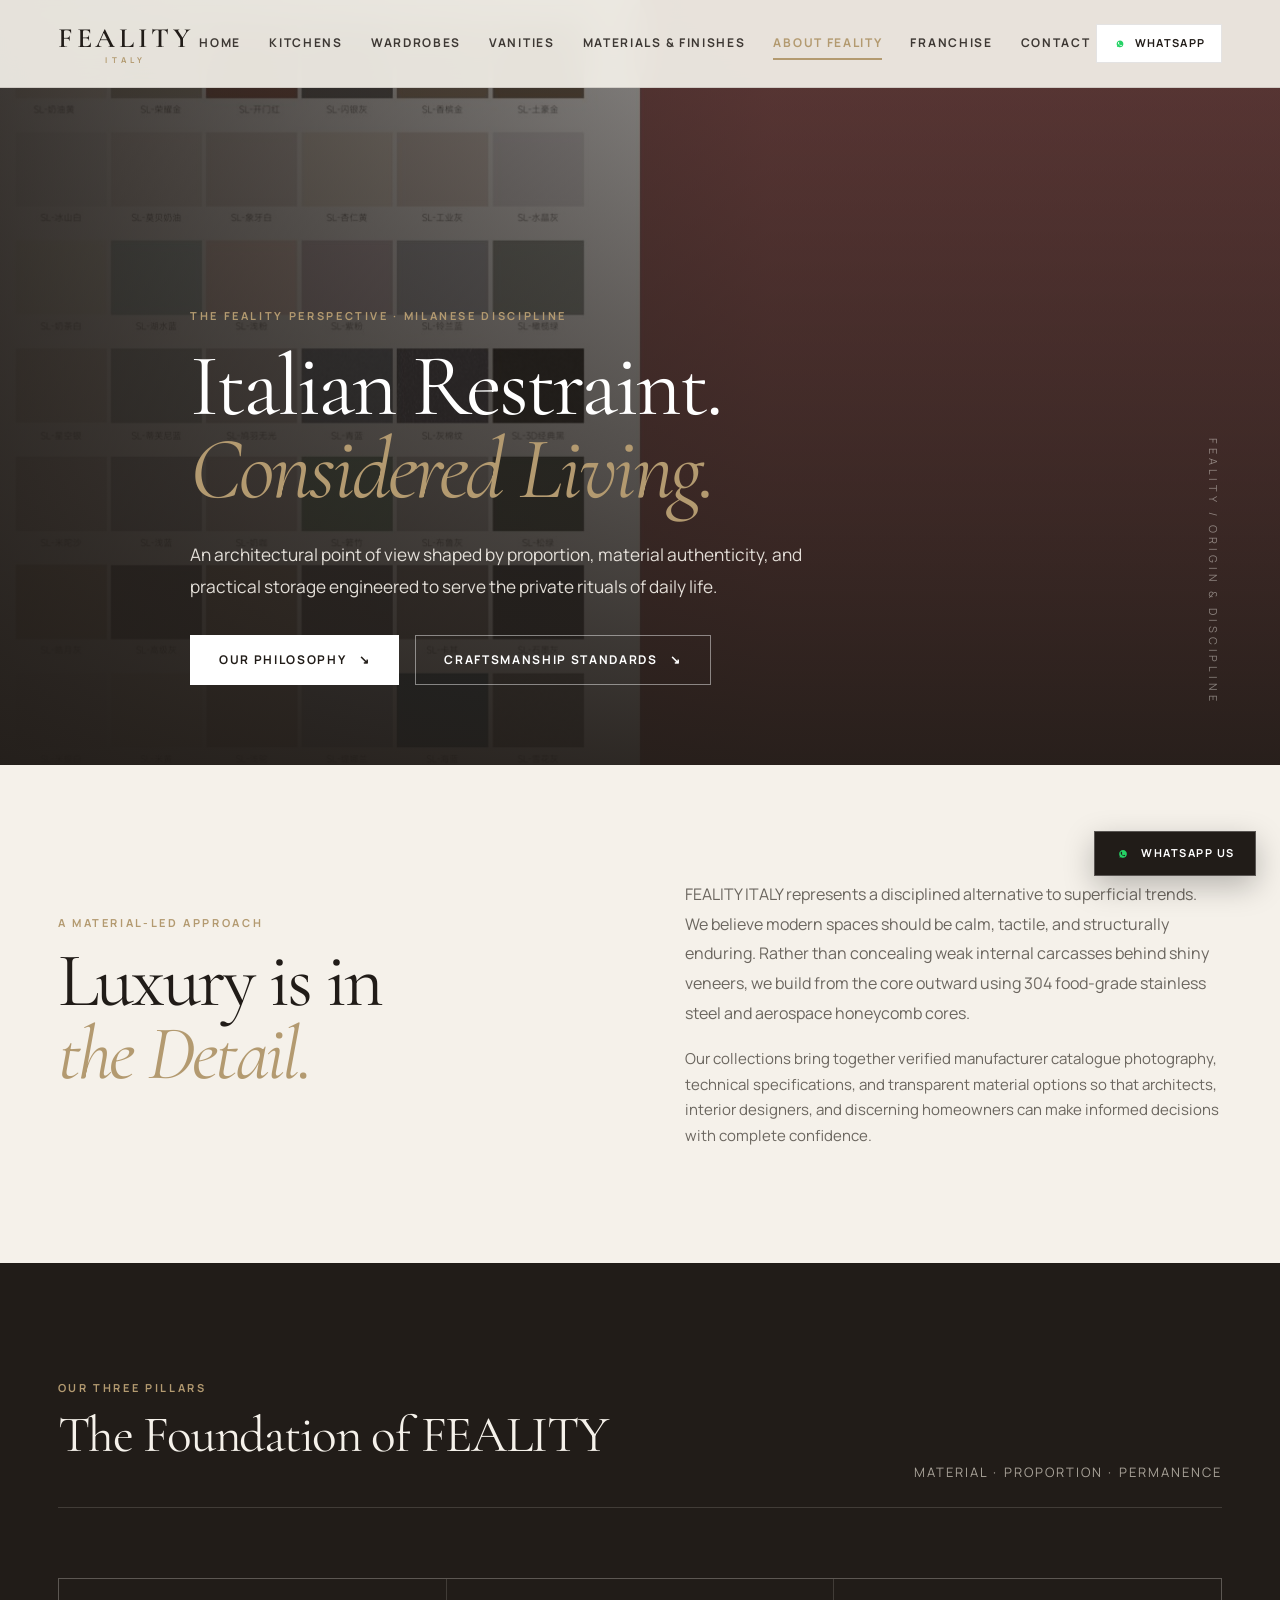
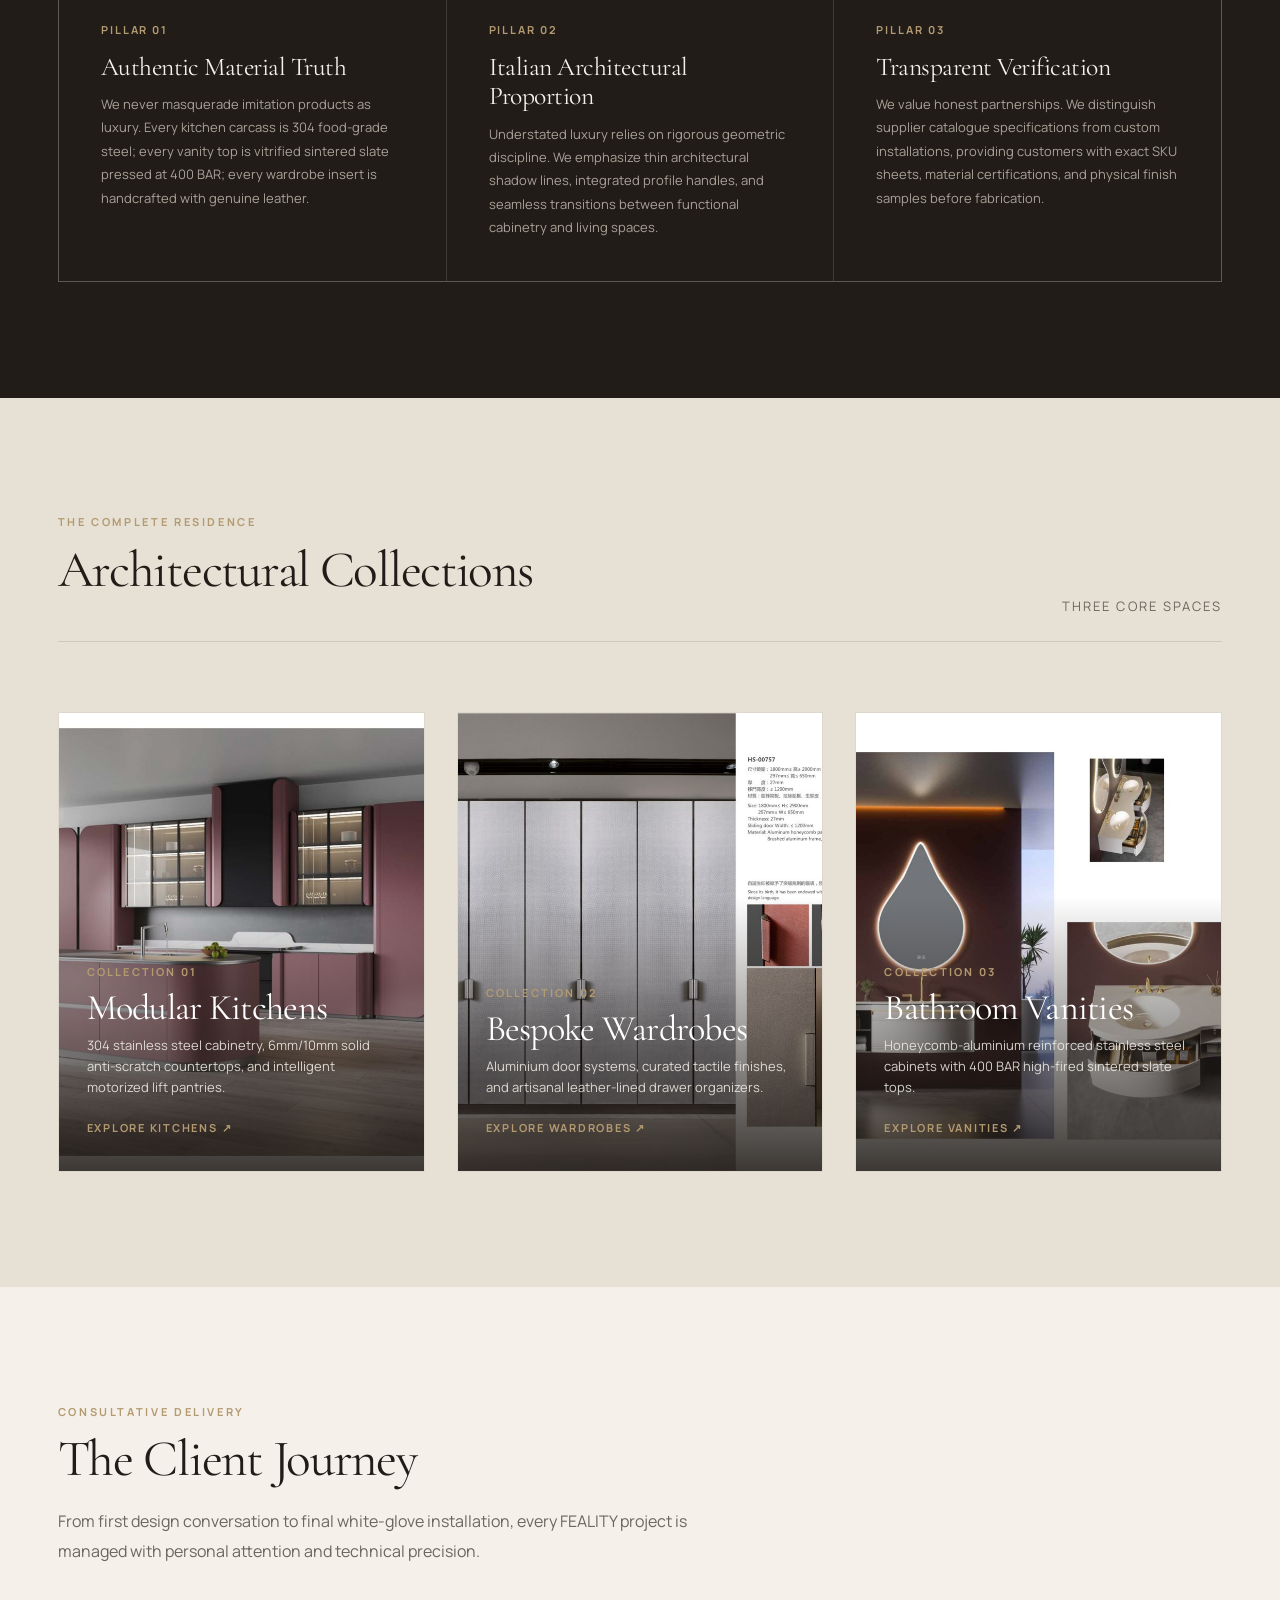
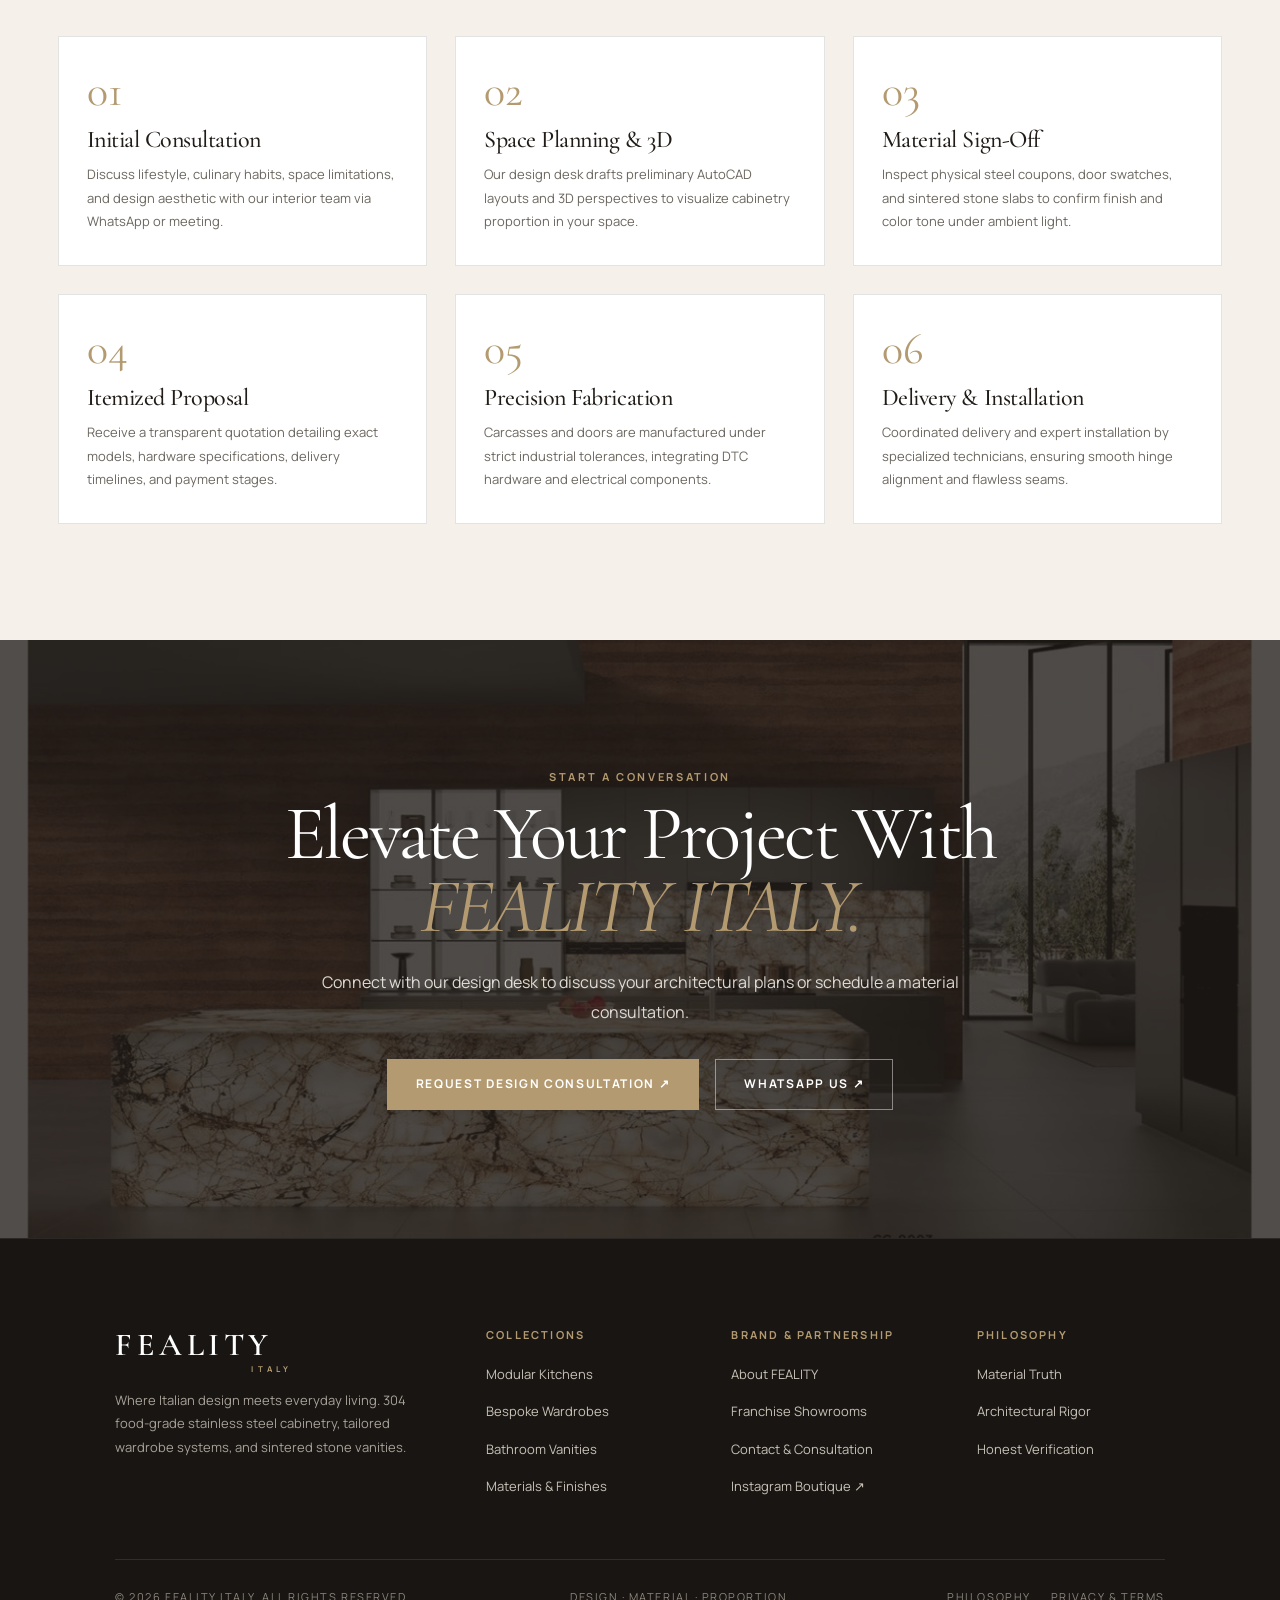
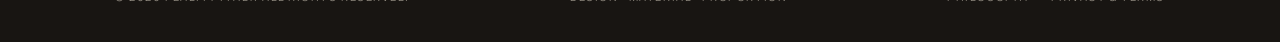
==== about.html @ 47fe58f7 "Complete premium transformation of FEALITY ITALY luxury interior website" ====
<!doctype html>
<html lang="en">
<head>
  <meta charset="utf-8">
  <meta name="viewport" content="width=device-width, initial-scale=1">
  <meta name="theme-color" content="#211C18">
  <meta name="description" content="About FEALITY ITALY — A material-led approach to contemporary Italian interior architecture, 304 stainless steel cabinetry, and purposeful craftsmanship.">
  <title>About FEALITY ITALY | Architectural Philosophy & Craft</title>
  <link rel="canonical" href="https://sarfaraj666.github.io/Webssiteee/about.html">
  
  <meta property="og:type" content="website">
  <meta property="og:title" content="About FEALITY ITALY | Architectural Philosophy & Craft">
  <meta property="og:description" content="Discover FEALITY ITALY's design philosophy, material rigor, and quiet luxury.">
  <meta property="og:image" content="assets/images/kitchen-finish-palettes.jpg">
  
  <link rel="stylesheet" href="css/site.css">
  
  <script type="application/ld+json">
  {
    "@context": "https://schema.org",
    "@type": "AboutPage",
    "name": "About FEALITY ITALY",
    "description": "FEALITY ITALY design philosophy, material integrity, and architectural living systems.",
    "url": "https://sarfaraj666.github.io/Webssiteee/about.html"
  }
  </script>
</head>
<body data-page="about">

  <!-- Header -->
  <header class="site-header">
    <div class="container header-inner">
      <a class="brand" href="index.html" aria-label="FEALITY ITALY Home">
        <span class="brand-name">FEALITY</span>
        <span class="brand-sub">ITALY</span>
      </a>

      <nav class="desktop-nav" aria-label="Main Navigation">
        <a class="nav-link" href="index.html">Home</a>
        <a class="nav-link" href="kitchen.html">Kitchens</a>
        <a class="nav-link" href="wardrobe.html">Wardrobes</a>
        <a class="nav-link" href="vanity.html">Vanities</a>
        <a class="nav-link" href="materials.html">Materials & Finishes</a>
        <a class="nav-link active" href="about.html">About FEALITY</a>
        <a class="nav-link" href="franchise.html">Franchise</a>
        <a class="nav-link" href="contact.html">Contact</a>
      </nav>

      <div class="header-actions">
        <button class="header-wa-btn js-wa-link" data-message="Hello FEALITY ITALY, I would like to learn more about your brand and collections." aria-label="WhatsApp consultation">
          <svg viewBox="0 0 24 24"><path d="M12.031 6.172c-3.181 0-5.767 2.586-5.768 5.766-.001 1.298.38 2.27 1.019 3.287l-.582 2.128 2.182-.573c.978.58 1.911.928 3.145.929 3.178 0 5.767-2.587 5.768-5.766.001-3.187-2.575-5.77-5.764-5.771zm3.392 8.244c-.144.405-.837.774-1.17.824-.299.045-.677.063-1.092-.069-.252-.08-.575-.187-.988-.365-1.739-.751-2.874-2.502-2.961-2.617-.087-.116-.708-.94-.708-1.793s.448-1.273.607-1.446c.159-.173.346-.217.462-.217l.332.007c.106.005.249-.04.39.299.144.347.491 1.2.534 1.288.043.087.072.188.014.303-.058.116-.087.188-.173.289l-.26.302c-.087.087-.178.181-.077.355.101.173.45 1.742 1.343 2.112.247.102.435.163.585.211.248.079.474.068.652.042.198-.03.606-.248.692-.488.086-.239.086-.445.061-.488-.026-.044-.101-.072-.217-.13z"/></svg>
          <span>WhatsApp</span>
        </button>
        <button class="menu-toggle" aria-label="Toggle navigation menu" aria-expanded="false">
          <span class="hamburger-line"></span>
        </button>
      </div>
    </div>
  </header>

  <!-- Mobile Drawer -->
  <div class="mobile-drawer" aria-label="Mobile Navigation">
    <nav class="mobile-nav-links">
      <a href="index.html">Home</a>
      <a href="kitchen.html">Kitchens</a>
      <a href="wardrobe.html">Wardrobes</a>
      <a href="vanity.html">Vanities</a>
      <a href="materials.html">Materials & Finishes</a>
      <a class="active" href="about.html">About FEALITY</a>
      <a href="franchise.html">Franchise</a>
      <a href="contact.html">Contact & Consultation</a>
    </nav>
    <div class="mobile-drawer-footer">
      <button class="btn btn-gold js-wa-link" data-message="Hello FEALITY ITALY, I would like to arrange a brand consultation.">WhatsApp Consultation ↗</button>
      <a class="btn btn-outline" href="contact.html">Contact Us ↗</a>
    </div>
  </div>

  <main>
    <!-- HERO -->
    <section class="hero">
      <div class="hero-media" style="background-image: url('assets/images/kitchen-finish-palettes.jpg');" role="img" aria-label="FEALITY finish palette swatches and material textures"></div>
      <div class="hero-overlay"></div>
      <div class="container hero-content">
        <span class="eyebrow">THE FEALITY PERSPECTIVE · MILANESE DISCIPLINE</span>
        <h1 class="hero-title">Italian Restraint.<br><em>Considered Living.</em></h1>
        <p class="hero-description">An architectural point of view shaped by proportion, material authenticity, and practical storage engineered to serve the private rituals of daily life.</p>
        <div class="btn-group">
          <a class="btn btn-light" href="#philosophy">Our Philosophy <span>↘</span></a>
          <a class="btn btn-outline-light" href="#craft">Craftsmanship Standards <span>↘</span></a>
        </div>
      </div>
      <span class="hero-watermark">FEALITY / ORIGIN & DISCIPLINE</span>
    </section>

    <!-- BRAND PHILOSOPHY -->
    <section class="section" id="philosophy">
      <div class="container intro-split">
        <div>
          <span class="eyebrow">A MATERIAL-LED APPROACH</span>
          <h2 class="display-title">Luxury is in<br><em>the Detail.</em></h2>
        </div>
        <div>
          <p class="lead-text">FEALITY ITALY represents a disciplined alternative to superficial trends. We believe modern spaces should be calm, tactile, and structurally enduring. Rather than concealing weak internal carcasses behind shiny veneers, we build from the core outward using 304 food-grade stainless steel and aerospace honeycomb cores.</p>
          <p class="text-muted" style="margin-top: 18px;">Our collections bring together verified manufacturer catalogue photography, technical specifications, and transparent material options so that architects, interior designers, and discerning homeowners can make informed decisions with complete confidence.</p>
        </div>
      </div>
    </section>

    <!-- CORE PILLARS -->
    <section class="section section-dark" id="craft">
      <div class="container">
        <div class="section-header section-header-split">
          <div>
            <span class="eyebrow eyebrow-dark">OUR THREE PILLARS</span>
            <h2 class="section-title">The Foundation of FEALITY</h2>
          </div>
          <span class="section-lead-right">MATERIAL · PROPORTION · PERMANENCE</span>
        </div>

        <div class="spec-grid">
          <div class="spec-item">
            <span class="spec-category">PILLAR 01</span>
            <h3 class="spec-title">Authentic Material Truth</h3>
            <p class="spec-desc">We never masquerade imitation products as luxury. Every kitchen carcass is 304 food-grade steel; every vanity top is vitrified sintered slate pressed at 400 BAR; every wardrobe insert is handcrafted with genuine leather.</p>
          </div>

          <div class="spec-item">
            <span class="spec-category">PILLAR 02</span>
            <h3 class="spec-title">Italian Architectural Proportion</h3>
            <p class="spec-desc">Understated luxury relies on rigorous geometric discipline. We emphasize thin architectural shadow lines, integrated profile handles, and seamless transitions between functional cabinetry and living spaces.</p>
          </div>

          <div class="spec-item">
            <span class="spec-category">PILLAR 03</span>
            <h3 class="spec-title">Transparent Verification</h3>
            <p class="spec-desc">We value honest partnerships. We distinguish supplier catalogue specifications from custom installations, providing customers with exact SKU sheets, material certifications, and physical finish samples before fabrication.</p>
          </div>
        </div>
      </div>
    </section>

    <!-- PRODUCT COLLECTIONS OVERVIEW -->
    <section class="section section-limestone">
      <div class="container">
        <div class="section-header section-header-split">
          <div>
            <span class="eyebrow">THE COMPLETE RESIDENCE</span>
            <h2 class="section-title">Architectural Collections</h2>
          </div>
          <span class="section-lead-right">THREE CORE SPACES</span>
        </div>

        <div class="grid-3">
          <article class="collection-card">
            <img src="assets/images/kitchen-304-walnut.jpg" alt="FEALITY Kitchen collection" loading="lazy">
            <div class="collection-card-overlay"></div>
            <div class="collection-card-content">
              <span class="collection-number">COLLECTION 01</span>
              <h3 class="collection-title">Modular Kitchens</h3>
              <p class="collection-desc">304 stainless steel cabinetry, 6mm/10mm solid anti-scratch countertops, and intelligent motorized lift pantries.</p>
              <a class="collection-link-arrow" href="kitchen.html">Explore Kitchens ↗</a>
            </div>
          </article>

          <article class="collection-card">
            <img src="assets/images/wardrobe-door-blue-texture.jpg" alt="FEALITY Wardrobe collection" loading="lazy">
            <div class="collection-card-overlay"></div>
            <div class="collection-card-content">
              <span class="collection-number">COLLECTION 02</span>
              <h3 class="collection-title">Bespoke Wardrobes</h3>
              <p class="collection-desc">Aluminium door systems, curated tactile finishes, and artisanal leather-lined drawer organizers.</p>
              <a class="collection-link-arrow" href="wardrobe.html">Explore Wardrobes ↗</a>
            </div>
          </article>

          <article class="collection-card">
            <img src="assets/images/vanity-jg2002.jpg" alt="FEALITY Vanity collection" loading="lazy">
            <div class="collection-card-overlay"></div>
            <div class="collection-card-content">
              <span class="collection-number">COLLECTION 03</span>
              <h3 class="collection-title">Bathroom Vanities</h3>
              <p class="collection-desc">Honeycomb-aluminium reinforced stainless steel cabinets with 400 BAR high-fired sintered slate tops.</p>
              <a class="collection-link-arrow" href="vanity.html">Explore Vanities ↗</a>
            </div>
          </article>
        </div>
      </div>
    </section>

    <!-- CUSTOMER EXPERIENCE JOURNEY -->
    <section class="section">
      <div class="container">
        <div class="section-header">
          <span class="eyebrow">CONSULTATIVE DELIVERY</span>
          <h2 class="section-title">The Client Journey</h2>
          <p class="lead-text">From first design conversation to final white-glove installation, every FEALITY project is managed with personal attention and technical precision.</p>
        </div>

        <div class="process-grid">
          <div class="process-step">
            <span class="process-num">01</span>
            <h3 class="process-step-title">Initial Consultation</h3>
            <p class="process-step-desc">Discuss lifestyle, culinary habits, space limitations, and design aesthetic with our interior team via WhatsApp or meeting.</p>
          </div>

          <div class="process-step">
            <span class="process-num">02</span>
            <h3 class="process-step-title">Space Planning & 3D</h3>
            <p class="process-step-desc">Our design desk drafts preliminary AutoCAD layouts and 3D perspectives to visualize cabinetry proportion in your space.</p>
          </div>

          <div class="process-step">
            <span class="process-num">03</span>
            <h3 class="process-step-title">Material Sign-Off</h3>
            <p class="process-step-desc">Inspect physical steel coupons, door swatches, and sintered stone slabs to confirm finish and color tone under ambient light.</p>
          </div>

          <div class="process-step">
            <span class="process-num">04</span>
            <h3 class="process-step-title">Itemized Proposal</h3>
            <p class="process-step-desc">Receive a transparent quotation detailing exact models, hardware specifications, delivery timelines, and payment stages.</p>
          </div>

          <div class="process-step">
            <span class="process-num">05</span>
            <h3 class="process-step-title">Precision Fabrication</h3>
            <p class="process-step-desc">Carcasses and doors are manufactured under strict industrial tolerances, integrating DTC hardware and electrical components.</p>
          </div>

          <div class="process-step">
            <span class="process-num">06</span>
            <h3 class="process-step-title">Delivery & Installation</h3>
            <p class="process-step-desc">Coordinated delivery and expert installation by specialized technicians, ensuring smooth hinge alignment and flawless seams.</p>
          </div>
        </div>
      </div>
    </section>

    <!-- CALL TO ACTION BANNER -->
    <section class="cta-banner">
      <div class="cta-banner-bg" style="background-image: url('assets/images/kitchen-diamond-grey.jpg');"></div>
      <div class="cta-banner-content">
        <span class="eyebrow" style="color: var(--champagne-gold);">START A CONVERSATION</span>
        <h2 class="display-title" style="color: var(--warm-white);">Elevate Your Project With<br><em>FEALITY ITALY.</em></h2>
        <p class="lead-text" style="color: rgba(245, 241, 234, 0.88); margin: 0 auto 28px;">Connect with our design desk to discuss your architectural plans or schedule a material consultation.</p>
        <div class="btn-group" style="justify-content: center;">
          <a class="btn btn-gold" href="contact.html">Request Design Consultation ↗</a>
          <button class="btn btn-outline-light js-wa-link" data-message="Hello FEALITY ITALY, I would like to schedule a private brand consultation.">WhatsApp Us ↗</button>
        </div>
      </div>
    </section>
  </main>

  <!-- Footer -->
  <footer class="site-footer">
    <div class="container">
      <div class="footer-top">
        <div class="footer-brand">
          <a class="brand" href="index.html">
            <span class="brand-name">FEALITY</span>
            <span class="brand-sub">ITALY</span>
          </a>
          <p>Where Italian design meets everyday living. 304 food-grade stainless steel cabinetry, tailored wardrobe systems, and sintered stone vanities.</p>
        </div>

        <div class="footer-col">
          <h4>COLLECTIONS</h4>
          <ul>
            <li><a href="kitchen.html">Modular Kitchens</a></li>
            <li><a href="wardrobe.html">Bespoke Wardrobes</a></li>
            <li><a href="vanity.html">Bathroom Vanities</a></li>
            <li><a href="materials.html">Materials & Finishes</a></li>
          </ul>
        </div>

        <div class="footer-col">
          <h4>BRAND & PARTNERSHIP</h4>
          <ul>
            <li><a href="about.html">About FEALITY</a></li>
            <li><a href="franchise.html">Franchise Showrooms</a></li>
            <li><a href="contact.html">Contact & Consultation</a></li>
            <li><a href="https://www.instagram.com/hardware_boutique_2.0/" target="_blank" rel="noopener">Instagram Boutique ↗</a></li>
          </ul>
        </div>

        <div class="footer-col">
          <h4>PHILOSOPHY</h4>
          <ul>
            <li><a href="#philosophy">Material Truth</a></li>
            <li><a href="#craft">Architectural Rigor</a></li>
            <li><a href="#craft">Honest Verification</a></li>
          </ul>
        </div>
      </div>

      <div class="footer-bottom">
        <div>© <span data-year></span> FEALITY ITALY. All rights reserved.</div>
        <div>DESIGN · MATERIAL · PROPORTION</div>
        <div class="footer-bottom-links">
          <a href="about.html">Philosophy</a>
          <a href="contact.html">Privacy & Terms</a>
        </div>
      </div>
    </div>
  </footer>

  <!-- Floating WhatsApp -->
  <button class="floating-wa js-wa-link" data-message="Hello FEALITY ITALY, I am reaching out to discuss your brand and collections." aria-label="Direct WhatsApp Consultation">
    <svg viewBox="0 0 24 24"><path d="M12.031 6.172c-3.181 0-5.767 2.586-5.768 5.766-.001 1.298.38 2.27 1.019 3.287l-.582 2.128 2.182-.573c.978.58 1.911.928 3.145.929 3.178 0 5.767-2.587 5.768-5.766.001-3.187-2.575-5.77-5.764-5.771zm3.392 8.244c-.144.405-.837.774-1.17.824-.299.045-.677.063-1.092-.069-.252-.08-.575-.187-.988-.365-1.739-.751-2.874-2.502-2.961-2.617-.087-.116-.708-.94-.708-1.793s.448-1.273.607-1.446c.159-.173.346-.217.462-.217l.332.007c.106.005.249-.04.39.299.144.347.491 1.2.534 1.288.043.087.072.188.014.303-.058.116-.087.188-.173.289l-.26.302c-.087.087-.178.181-.077.355.101.173.45 1.742 1.343 2.112.247.102.435.163.585.211.248.079.474.068.652.042.198-.03.606-.248.692-.488.086-.239.086-.445.061-.488-.026-.044-.101-.072-.217-.13z"/></svg>
    <span>WhatsApp Us</span>
  </button>

  <script src="assets/config.js"></script>
  <script src="js/site.js"></script>
</body>
</html>
---- css/site.css ----
/* ==========================================================================
   FEALITY ITALY — Luxury Brand Design System
   Italian Modular Kitchens, Bespoke Wardrobes & Stainless Steel Vanities
   ========================================================================== */

@import url('https://fonts.googleapis.com/css2?family=Cormorant+Garamond:ital,wght@0,400;0,500;0,600;0,700;1,400&family=Manrope:wght@300;400;500;600;700;800&display=swap');

:root {
  /* Brand Color Palette */
  --warm-ivory: #F5F1EA;
  --limestone: #E7E0D4;
  --deep-espresso: #211C18;
  --charcoal: #292725;
  --champagne-gold: #B39A70;
  --champagne-gold-hover: #9E845A;
  --warm-white: #FFFFFF;
  --soft-border: rgba(33, 28, 24, 0.12);
  --soft-border-dark: rgba(245, 241, 234, 0.15);
  --muted-text: #6B665F;
  --muted-light: #A8A298;

  /* Typography */
  --font-serif: 'Cormorant Garamond', Georgia, serif;
  --font-sans: 'Manrope', -apple-system, BlinkMacSystemFont, 'Segoe UI', Roboto, sans-serif;

  /* Layout & Spacing */
  --gutter: clamp(20px, 4.5vw, 72px);
  --header-height: 88px;
  --max-width: 1440px;
  --transition: 0.3s cubic-bezier(0.25, 1, 0.5, 1);
}

/* Base Reset & Core */
*, *::before, *::after {
  box-sizing: border-box;
  margin: 0;
  padding: 0;
}

html {
  scroll-behavior: smooth;
  scroll-padding-top: calc(var(--header-height) + 16px);
  font-size: 16px;
  background-color: var(--warm-ivory);
  color: var(--deep-espresso);
}

body {
  font-family: var(--font-sans);
  font-size: 0.9375rem;
  line-height: 1.7;
  color: var(--deep-espresso);
  background-color: var(--warm-ivory);
  overflow-x: hidden;
  -webkit-font-smoothing: antialiased;
  -moz-osx-font-smoothing: grayscale;
}

img {
  display: block;
  max-width: 100%;
  height: auto;
  object-fit: cover;
}

a {
  color: inherit;
  text-decoration: none;
  transition: color var(--transition), border-color var(--transition), background-color var(--transition);
}

button, input, select, textarea {
  font: inherit;
  color: inherit;
}

button {
  background: none;
  border: none;
  cursor: pointer;
}

::selection {
  background: var(--champagne-gold);
  color: var(--warm-white);
}

:focus-visible {
  outline: 2px solid var(--champagne-gold);
  outline-offset: 3px;
}

/* Layout Utilities */
.container {
  width: min(var(--max-width), calc(100% - 2 * var(--gutter)));
  margin-inline: auto;
}

.container-narrow {
  width: min(960px, calc(100% - 2 * var(--gutter)));
  margin-inline: auto;
}

/* Typography Hierarchy */
.eyebrow {
  font-family: var(--font-sans);
  font-size: 0.6875rem;
  letter-spacing: 0.24em;
  font-weight: 700;
  text-transform: uppercase;
  color: var(--champagne-gold);
  display: block;
  margin-bottom: 0.75rem;
}

.eyebrow-dark {
  color: var(--champagne-gold);
}

h1, h2, h3, h4, h5, h6 {
  font-family: var(--font-serif);
  font-weight: 400;
  line-height: 1.08;
  letter-spacing: -0.02em;
  color: inherit;
}

.display-title {
  font-family: var(--font-serif);
  font-size: clamp(2.5rem, 6vw, 5.5rem);
  font-weight: 400;
  line-height: 0.95;
  letter-spacing: -0.035em;
  margin-bottom: 1.5rem;
}

.display-title em {
  font-style: italic;
  font-weight: 400;
  color: var(--champagne-gold);
}

.section-title {
  font-family: var(--font-serif);
  font-size: clamp(2rem, 4vw, 3.5rem);
  font-weight: 400;
  line-height: 1.05;
  letter-spacing: -0.025em;
  margin-bottom: 1.25rem;
}

.section-title em {
  font-style: italic;
  font-weight: 400;
  color: var(--champagne-gold);
}

.card-title {
  font-family: var(--font-serif);
  font-size: clamp(1.4rem, 2.2vw, 1.85rem);
  font-weight: 500;
  line-height: 1.15;
}

.lead-text {
  font-size: clamp(1rem, 1.25vw, 1.15rem);
  color: var(--muted-text);
  line-height: 1.85;
  max-width: 640px;
}

.text-muted {
  color: var(--muted-text);
}

/* Buttons */
.btn {
  display: inline-flex;
  align-items: center;
  justify-content: center;
  gap: 12px;
  padding: 14px 28px;
  font-family: var(--font-sans);
  font-size: 0.75rem;
  font-weight: 700;
  letter-spacing: 0.14em;
  text-transform: uppercase;
  border: 1px solid var(--deep-espresso);
  background-color: var(--deep-espresso);
  color: var(--warm-white);
  transition: all var(--transition);
  cursor: pointer;
  white-space: nowrap;
}

.btn:hover {
  background-color: transparent;
  color: var(--deep-espresso);
}

.btn-gold {
  background-color: var(--champagne-gold);
  border-color: var(--champagne-gold);
  color: var(--warm-white);
}

.btn-gold:hover {
  background-color: transparent;
  color: var(--champagne-gold);
}

.btn-outline {
  background-color: transparent;
  border-color: var(--deep-espresso);
  color: var(--deep-espresso);
}

.btn-outline:hover {
  background-color: var(--deep-espresso);
  color: var(--warm-white);
}

.btn-outline-light {
  background-color: transparent;
  border-color: rgba(255, 255, 255, 0.45);
  color: var(--warm-white);
}

.btn-outline-light:hover {
  background-color: var(--warm-white);
  border-color: var(--warm-white);
  color: var(--deep-espresso);
}

.btn-light {
  background-color: var(--warm-white);
  border-color: var(--warm-white);
  color: var(--deep-espresso);
}

.btn-light:hover {
  background-color: transparent;
  color: var(--warm-white);
  border-color: var(--warm-white);
}

.btn-sm {
  padding: 10px 18px;
  font-size: 0.6875rem;
  letter-spacing: 0.12em;
}

.btn-group {
  display: flex;
  flex-wrap: wrap;
  align-items: center;
  gap: 16px;
  margin-top: 2rem;
}

/* Sticky Header & Navigation */
.site-header {
  position: fixed;
  top: 0;
  left: 0;
  right: 0;
  height: var(--header-height);
  z-index: 1000;
  background-color: rgba(245, 241, 234, 0.92);
  backdrop-filter: blur(16px);
  -webkit-backdrop-filter: blur(16px);
  border-bottom: 1px solid var(--soft-border);
  transition: height var(--transition), background-color var(--transition), box-shadow var(--transition);
}

.site-header.scrolled {
  height: 72px;
  background-color: rgba(245, 241, 234, 0.97);
  box-shadow: 0 8px 30px rgba(33, 28, 24, 0.06);
}

.header-inner {
  display: flex;
  align-items: center;
  justify-content: space-between;
  height: 100%;
}

/* Brand Identity */
.brand {
  display: flex;
  flex-direction: column;
  line-height: 1;
}

.brand-name {
  font-family: var(--font-serif);
  font-size: 1.75rem;
  font-weight: 600;
  letter-spacing: 0.14em;
  color: var(--deep-espresso);
}

.brand-sub {
  font-family: var(--font-sans);
  font-size: 0.5rem;
  font-weight: 700;
  letter-spacing: 0.52em;
  color: var(--champagne-gold);
  margin-top: 4px;
  text-align: center;
}

/* Desktop Nav */
.desktop-nav {
  display: flex;
  align-items: center;
  gap: clamp(18px, 2.2vw, 36px);
}

.nav-link {
  font-family: var(--font-sans);
  font-size: 0.75rem;
  font-weight: 700;
  letter-spacing: 0.14em;
  text-transform: uppercase;
  color: var(--deep-espresso);
  opacity: 0.85;
  position: relative;
  padding: 6px 0;
}

.nav-link::after {
  content: '';
  position: absolute;
  bottom: 0;
  left: 0;
  width: 0;
  height: 1.5px;
  background-color: var(--champagne-gold);
  transition: width var(--transition);
}

.nav-link:hover, .nav-link.active {
  opacity: 1;
  color: var(--champagne-gold);
}

.nav-link.active::after {
  width: 100%;
}

.header-actions {
  display: flex;
  align-items: center;
  gap: 16px;
}

.header-wa-btn {
  display: inline-flex;
  align-items: center;
  gap: 8px;
  padding: 9px 16px;
  font-size: 0.6875rem;
  font-weight: 700;
  letter-spacing: 0.12em;
  text-transform: uppercase;
  color: var(--deep-espresso);
  border: 1px solid var(--soft-border);
  background-color: var(--warm-white);
  transition: all var(--transition);
}

.header-wa-btn:hover {
  border-color: var(--champagne-gold);
  color: var(--champagne-gold);
}

.header-wa-btn svg {
  width: 14px;
  height: 14px;
  fill: #25D366;
}

/* Mobile Nav Toggle */
.menu-toggle {
  display: none;
  width: 44px;
  height: 44px;
  position: relative;
  align-items: center;
  justify-content: center;
  z-index: 1050;
}

.hamburger-line {
  display: block;
  width: 22px;
  height: 2px;
  background-color: var(--deep-espresso);
  position: relative;
  transition: background-color var(--transition);
}

.hamburger-line::before,
.hamburger-line::after {
  content: '';
  position: absolute;
  left: 0;
  width: 22px;
  height: 2px;
  background-color: var(--deep-espresso);
  transition: transform var(--transition);
}

.hamburger-line::before {
  top: -7px;
}

.hamburger-line::after {
  bottom: -7px;
}

.menu-toggle.open .hamburger-line {
  background-color: transparent;
}

.menu-toggle.open .hamburger-line::before {
  transform: translateY(7px) rotate(45deg);
}

.menu-toggle.open .hamburger-line::after {
  transform: translateY(-7px) rotate(-45deg);
}

/* Mobile Nav Drawer */
.mobile-drawer {
  position: fixed;
  top: var(--header-height);
  left: 0;
  right: 0;
  bottom: 0;
  background-color: var(--warm-ivory);
  padding: 32px var(--gutter);
  display: flex;
  flex-direction: column;
  justify-content: space-between;
  transform: translateX(100%);
  transition: transform 0.4s cubic-bezier(0.16, 1, 0.3, 1);
  overflow-y: auto;
  z-index: 999;
}

.mobile-drawer.open {
  transform: translateX(0);
}

.mobile-nav-links {
  display: flex;
  flex-direction: column;
  gap: 20px;
}

.mobile-nav-links a {
  font-family: var(--font-serif);
  font-size: 1.75rem;
  letter-spacing: 0.02em;
  color: var(--deep-espresso);
  border-bottom: 1px solid var(--soft-border);
  padding-bottom: 12px;
}

.mobile-nav-links a.active {
  color: var(--champagne-gold);
}

.mobile-drawer-footer {
  margin-top: 40px;
  display: flex;
  flex-direction: column;
  gap: 16px;
}

/* Hero Section */
.hero {
  position: relative;
  min-height: 85vh;
  display: flex;
  align-items: flex-end;
  color: var(--warm-white);
  padding: calc(var(--header-height) + 60px) 0 80px;
  overflow: hidden;
  background-color: var(--deep-espresso);
}

.hero-media {
  position: absolute;
  inset: 0;
  background-size: cover;
  background-position: center;
  transform: scale(1.02);
  transition: transform 10s ease;
}

.hero:hover .hero-media {
  transform: scale(1.06);
}

.hero-overlay {
  position: absolute;
  inset: 0;
  background: linear-gradient(180deg, rgba(33, 28, 24, 0.35) 0%, rgba(33, 28, 24, 0.7) 65%, rgba(33, 28, 24, 0.92) 100%),
              linear-gradient(90deg, rgba(33, 28, 24, 0.8) 0%, rgba(33, 28, 24, 0.2) 60%);
}

.hero-content {
  position: relative;
  z-index: 2;
  max-width: 900px;
}

.hero-title {
  font-family: var(--font-serif);
  font-size: clamp(2.75rem, 7vw, 5.5rem);
  font-weight: 400;
  line-height: 0.94;
  letter-spacing: -0.035em;
  margin: 1.25rem 0 1.75rem;
  color: var(--warm-white);
}

.hero-title em {
  font-style: italic;
  font-weight: 400;
  color: var(--champagne-gold);
}

.hero-description {
  font-size: clamp(1rem, 1.35vw, 1.2rem);
  color: rgba(245, 241, 234, 0.9);
  line-height: 1.85;
  max-width: 620px;
}

.hero-watermark {
  position: absolute;
  right: var(--gutter);
  bottom: 60px;
  font-family: var(--font-sans);
  font-size: 0.6875rem;
  letter-spacing: 0.35em;
  color: rgba(245, 241, 234, 0.45);
  writing-mode: vertical-rl;
  z-index: 2;
  text-transform: uppercase;
}

/* Sections */
.section {
  padding: clamp(70px, 9vw, 130px) 0;
}

.section-dark {
  background-color: var(--deep-espresso);
  color: var(--warm-ivory);
}

.section-limestone {
  background-color: var(--limestone);
}

.section-header {
  margin-bottom: clamp(40px, 6vw, 70px);
}

.section-header-split {
  display: flex;
  justify-content: space-between;
  align-items: flex-end;
  gap: 32px;
  border-bottom: 1px solid var(--soft-border);
  padding-bottom: 24px;
}

.section-dark .section-header-split {
  border-bottom-color: var(--soft-border-dark);
}

.section-lead-right {
  font-size: 0.8125rem;
  letter-spacing: 0.16em;
  text-transform: uppercase;
  color: var(--muted-text);
}

.section-dark .section-lead-right {
  color: var(--muted-light);
}

/* Editorial Split / Intro */
.intro-split {
  display: grid;
  grid-template-columns: 1fr 1fr;
  gap: clamp(40px, 7vw, 110px);
  align-items: center;
}

.intro-split-reverse {
  grid-template-columns: 1fr 1fr;
}

.intro-image-frame {
  position: relative;
  overflow: hidden;
  background-color: var(--limestone);
  min-height: 480px;
  height: 100%;
}

.intro-image-frame img {
  width: 100%;
  height: 100%;
  object-fit: cover;
  transition: transform 0.8s ease;
}

.intro-image-frame:hover img {
  transform: scale(1.04);
}

/* Grids */
.grid-2 {
  display: grid;
  grid-template-columns: repeat(2, 1fr);
  gap: clamp(24px, 3.5vw, 44px);
}

.grid-3 {
  display: grid;
  grid-template-columns: repeat(3, 1fr);
  gap: clamp(20px, 2.5vw, 36px);
}

.grid-4 {
  display: grid;
  grid-template-columns: repeat(4, 1fr);
  gap: clamp(16px, 2vw, 28px);
}

/* Collection Tiles */
.collection-card {
  position: relative;
  overflow: hidden;
  background-color: var(--limestone);
  min-height: 460px;
  display: flex;
  flex-direction: column;
  justify-content: flex-end;
  color: var(--warm-white);
  border: 1px solid rgba(0, 0, 0, 0.04);
}

.collection-card img {
  position: absolute;
  inset: 0;
  width: 100%;
  height: 100%;
  object-fit: cover;
  transition: transform 0.8s cubic-bezier(0.16, 1, 0.3, 1);
}

.collection-card:hover img {
  transform: scale(1.06);
}

.collection-card-overlay {
  position: absolute;
  inset: 0;
  background: linear-gradient(180deg, transparent 40%, rgba(33, 28, 24, 0.88) 100%);
  z-index: 1;
  transition: opacity var(--transition);
}

.collection-card-content {
  position: relative;
  z-index: 2;
  padding: 32px 28px;
}

.collection-number {
  font-family: var(--font-sans);
  font-size: 0.6875rem;
  letter-spacing: 0.2em;
  font-weight: 700;
  color: var(--champagne-gold);
  margin-bottom: 6px;
  display: block;
}

.collection-title {
  font-family: var(--font-serif);
  font-size: 2.25rem;
  font-weight: 400;
  line-height: 1.1;
  margin-bottom: 8px;
}

.collection-desc {
  font-size: 0.8125rem;
  color: rgba(245, 241, 234, 0.85);
  line-height: 1.6;
  margin-bottom: 16px;
}

.collection-link-arrow {
  display: inline-flex;
  align-items: center;
  gap: 8px;
  font-size: 0.6875rem;
  letter-spacing: 0.16em;
  text-transform: uppercase;
  font-weight: 700;
  color: var(--champagne-gold);
}

/* Feature & Spec Highlights */
.spec-grid {
  display: grid;
  grid-template-columns: repeat(3, 1fr);
  gap: 1px;
  background-color: var(--soft-border-dark);
  border: 1px solid var(--soft-border-dark);
  margin-top: 40px;
}

.spec-item {
  background-color: var(--deep-espresso);
  padding: clamp(28px, 3.5vw, 42px);
  display: flex;
  flex-direction: column;
  justify-content: flex-start;
}

.spec-category {
  font-size: 0.6875rem;
  font-weight: 700;
  letter-spacing: 0.18em;
  text-transform: uppercase;
  color: var(--champagne-gold);
  margin-bottom: 12px;
}

.spec-title {
  font-family: var(--font-serif);
  font-size: clamp(1.5rem, 2vw, 2rem);
  font-weight: 400;
  line-height: 1.15;
  margin-bottom: 12px;
  color: var(--warm-ivory);
}

.spec-desc {
  font-size: 0.8125rem;
  color: var(--muted-light);
  line-height: 1.8;
}

/* Product Model Cards */
.model-grid {
  display: grid;
  grid-template-columns: repeat(3, 1fr);
  gap: clamp(20px, 2.8vw, 36px);
}

.model-card {
  background-color: var(--warm-white);
  border: 1px solid var(--soft-border);
  display: flex;
  flex-direction: column;
  transition: transform var(--transition), box-shadow var(--transition);
}

.model-card:hover {
  transform: translateY(-4px);
  box-shadow: 0 16px 36px rgba(33, 28, 24, 0.08);
}

.model-image-wrap {
  position: relative;
  height: 290px;
  overflow: hidden;
  background-color: var(--limestone);
}

.model-image-wrap img {
  width: 100%;
  height: 100%;
  object-fit: cover;
  transition: transform 0.6s ease;
}

.model-card:hover .model-image-wrap img {
  transform: scale(1.04);
}

.model-badge {
  position: absolute;
  top: 14px;
  left: 14px;
  background-color: rgba(33, 28, 24, 0.88);
  color: var(--warm-white);
  padding: 5px 10px;
  font-size: 0.625rem;
  font-weight: 700;
  letter-spacing: 0.16em;
  text-transform: uppercase;
  backdrop-filter: blur(8px);
}

.model-details {
  padding: 24px;
  display: flex;
  flex-direction: column;
  flex-grow: 1;
}

.model-series {
  font-size: 0.6875rem;
  font-weight: 700;
  letter-spacing: 0.18em;
  color: var(--champagne-gold);
  text-transform: uppercase;
}

.model-name {
  font-family: var(--font-serif);
  font-size: 1.65rem;
  font-weight: 400;
  line-height: 1.15;
  margin: 6px 0 10px;
}

.model-description {
  font-size: 0.8125rem;
  color: var(--muted-text);
  line-height: 1.7;
  margin-bottom: 16px;
  flex-grow: 1;
}

.model-specs-list {
  border-top: 1px solid var(--soft-border);
  padding-top: 14px;
  margin-bottom: 20px;
  display: flex;
  flex-direction: column;
  gap: 8px;
}

.model-spec-row {
  display: flex;
  justify-content: space-between;
  font-size: 0.75rem;
  line-height: 1.5;
}

.model-spec-label {
  color: var(--muted-text);
}

.model-spec-val {
  font-weight: 600;
  color: var(--deep-espresso);
  text-align: right;
}

.model-card-actions {
  display: grid;
  grid-template-columns: 1fr 1fr;
  gap: 8px;
  margin-top: auto;
}

/* Material Swatches & Library */
.filter-bar {
  display: flex;
  flex-wrap: wrap;
  gap: 10px;
  margin-bottom: 36px;
  border-bottom: 1px solid var(--soft-border);
  padding-bottom: 16px;
}

.filter-btn {
  padding: 8px 18px;
  font-family: var(--font-sans);
  font-size: 0.6875rem;
  font-weight: 700;
  letter-spacing: 0.14em;
  text-transform: uppercase;
  color: var(--muted-text);
  background-color: transparent;
  border: 1px solid transparent;
  transition: all var(--transition);
}

.filter-btn:hover {
  color: var(--deep-espresso);
  border-color: var(--soft-border);
}

.filter-btn.active {
  background-color: var(--deep-espresso);
  color: var(--warm-white);
  border-color: var(--deep-espresso);
}

.material-card {
  background-color: var(--warm-white);
  border: 1px solid var(--soft-border);
  overflow: hidden;
  transition: transform var(--transition), box-shadow var(--transition);
  display: flex;
  flex-direction: column;
}

.material-card:hover {
  transform: translateY(-3px);
  box-shadow: 0 12px 28px rgba(33, 28, 24, 0.06);
}

.material-img-wrap {
  position: relative;
  height: 240px;
  overflow: hidden;
  background-color: var(--limestone);
}

.material-img-wrap img {
  width: 100%;
  height: 100%;
  object-fit: cover;
  transition: transform 0.5s ease;
}

.material-card:hover .material-img-wrap img {
  transform: scale(1.05);
}

.material-content {
  padding: 20px;
  display: flex;
  flex-direction: column;
  flex-grow: 1;
}

.material-tag {
  font-size: 0.625rem;
  font-weight: 700;
  letter-spacing: 0.18em;
  text-transform: uppercase;
  color: var(--champagne-gold);
  margin-bottom: 6px;
}

.material-name {
  font-family: var(--font-serif);
  font-size: 1.45rem;
  font-weight: 500;
  line-height: 1.15;
  margin-bottom: 8px;
}

.material-notes {
  font-size: 0.8125rem;
  color: var(--muted-text);
  line-height: 1.7;
  margin-bottom: 14px;
  flex-grow: 1;
}

.material-footer {
  display: flex;
  align-items: center;
  justify-content: space-between;
  border-top: 1px solid var(--soft-border);
  padding-top: 12px;
  margin-top: auto;
}

.material-compat {
  font-size: 0.6875rem;
  font-weight: 600;
  color: var(--deep-espresso);
}

/* Specification Tables */
.spec-table-wrap {
  width: 100%;
  overflow-x: auto;
  margin: 32px 0;
  border: 1px solid var(--soft-border);
  background-color: var(--warm-white);
}

.spec-table {
  width: 100%;
  border-collapse: collapse;
  text-align: left;
  font-size: 0.875rem;
}

.spec-table th, .spec-table td {
  padding: 16px 22px;
  border-bottom: 1px solid var(--soft-border);
}

.spec-table th {
  font-family: var(--font-sans);
  font-size: 0.6875rem;
  font-weight: 700;
  letter-spacing: 0.16em;
  text-transform: uppercase;
  background-color: var(--limestone);
  color: var(--deep-espresso);
}

.spec-table td strong {
  font-family: var(--font-serif);
  font-size: 1.1rem;
  font-weight: 600;
}

.spec-table tr:last-child td {
  border-bottom: none;
}

/* Design Process Timeline */
.process-grid {
  display: grid;
  grid-template-columns: repeat(3, 1fr);
  gap: 28px;
  margin-top: 40px;
}

.process-step {
  background-color: var(--warm-white);
  border: 1px solid var(--soft-border);
  padding: 32px 28px;
  position: relative;
  transition: transform var(--transition);
}

.process-step:hover {
  transform: translateY(-4px);
}

.process-num {
  font-family: var(--font-serif);
  font-size: 2.75rem;
  font-weight: 400;
  line-height: 1;
  color: var(--champagne-gold);
  margin-bottom: 14px;
  display: block;
}

.process-step-title {
  font-family: var(--font-serif);
  font-size: 1.5rem;
  font-weight: 500;
  margin-bottom: 10px;
}

.process-step-desc {
  font-size: 0.8125rem;
  color: var(--muted-text);
  line-height: 1.8;
}

/* Accordion FAQ */
.faq-accordion {
  display: flex;
  flex-direction: column;
  gap: 12px;
  max-width: 900px;
  margin: 36px auto 0;
}

.faq-item {
  background-color: var(--warm-white);
  border: 1px solid var(--soft-border);
  transition: border-color var(--transition);
}

.section-dark .faq-item {
  background-color: var(--charcoal);
  border-color: var(--soft-border-dark);
}

.faq-question {
  width: 100%;
  display: flex;
  justify-content: space-between;
  align-items: center;
  padding: 22px 28px;
  text-align: left;
  font-family: var(--font-serif);
  font-size: 1.25rem;
  font-weight: 500;
  color: var(--deep-espresso);
  cursor: pointer;
}

.section-dark .faq-question {
  color: var(--warm-ivory);
}

.faq-icon {
  width: 20px;
  height: 20px;
  position: relative;
  flex-shrink: 0;
  transition: transform var(--transition);
}

.faq-icon::before, .faq-icon::after {
  content: '';
  position: absolute;
  background-color: var(--champagne-gold);
}

.faq-icon::before {
  top: 9px;
  left: 2px;
  width: 16px;
  height: 2px;
}

.faq-icon::after {
  top: 2px;
  left: 9px;
  width: 2px;
  height: 16px;
  transition: transform var(--transition);
}

.faq-item.active .faq-icon::after {
  transform: rotate(90deg);
  opacity: 0;
}

.faq-answer {
  max-height: 0;
  overflow: hidden;
  transition: max-height 0.4s ease, padding 0.3s ease;
  padding: 0 28px;
}

.faq-item.active .faq-answer {
  padding: 0 28px 24px;
  max-height: 500px;
}

.faq-answer p {
  font-size: 0.875rem;
  color: var(--muted-text);
  line-height: 1.8;
}

.section-dark .faq-answer p {
  color: var(--muted-light);
}

/* Forms & Customer Enquiry System */
.form-section-wrap {
  display: grid;
  grid-template-columns: 0.85fr 1.15fr;
  gap: clamp(40px, 7vw, 100px);
  align-items: flex-start;
}

.form-info h3 {
  font-family: var(--font-serif);
  font-size: clamp(2rem, 3.5vw, 3rem);
  line-height: 1.05;
  margin-bottom: 16px;
}

.form-info p {
  color: var(--muted-text);
  line-height: 1.85;
  margin-bottom: 24px;
}

.form-trust-points {
  display: flex;
  flex-direction: column;
  gap: 12px;
  border-top: 1px solid var(--soft-border);
  padding-top: 24px;
}

.trust-point {
  display: flex;
  align-items: center;
  gap: 12px;
  font-size: 0.8125rem;
  font-weight: 600;
  color: var(--deep-espresso);
}

.trust-point-dot {
  width: 6px;
  height: 6px;
  background-color: var(--champagne-gold);
  border-radius: 50%;
}

.enquiry-form {
  background-color: var(--warm-white);
  border: 1px solid var(--soft-border);
  padding: clamp(28px, 4vw, 48px);
  display: grid;
  grid-template-columns: 1fr 1fr;
  gap: 20px;
}

.form-group {
  display: flex;
  flex-direction: column;
  gap: 6px;
}

.form-group.full-width {
  grid-column: 1 / -1;
}

.form-group label {
  font-size: 0.6875rem;
  font-weight: 700;
  letter-spacing: 0.16em;
  text-transform: uppercase;
  color: var(--deep-espresso);
}

.form-group input,
.form-group select,
.form-group textarea {
  width: 100%;
  padding: 12px 14px;
  border: 1px solid rgba(33, 28, 24, 0.2);
  background-color: var(--warm-ivory);
  color: var(--deep-espresso);
  font-size: 0.875rem;
  border-radius: 0;
  transition: border-color var(--transition), background-color var(--transition);
}

.form-group input:focus,
.form-group select:focus,
.form-group textarea:focus {
  border-color: var(--champagne-gold);
  background-color: var(--warm-white);
  outline: none;
}

.form-group textarea {
  min-height: 110px;
  resize: vertical;
}

.form-status {
  grid-column: 1 / -1;
  font-size: 0.8125rem;
  color: var(--muted-text);
  line-height: 1.6;
  min-height: 24px;
  padding: 8px 12px;
  background-color: var(--limestone);
  border-left: 2px solid var(--champagne-gold);
}

/* Call to Action Banner */
.cta-banner {
  position: relative;
  background-color: var(--deep-espresso);
  color: var(--warm-white);
  padding: clamp(80px, 10vw, 130px) var(--gutter);
  text-align: center;
  overflow: hidden;
}

.cta-banner-bg {
  position: absolute;
  inset: 0;
  background-size: cover;
  background-position: center;
  opacity: 0.22;
}

.cta-banner-content {
  position: relative;
  z-index: 2;
  max-width: 800px;
  margin: 0 auto;
}

/* Notice & Disclaimer Notes */
.catalog-note {
  font-size: 0.75rem;
  color: var(--muted-text);
  line-height: 1.6;
  margin-top: 18px;
  border-left: 2px solid var(--champagne-gold);
  padding-left: 12px;
}

.section-dark .catalog-note {
  color: var(--muted-light);
}

/* Floating WhatsApp Button */
.floating-wa {
  position: fixed;
  bottom: 24px;
  right: 24px;
  z-index: 950;
  display: inline-flex;
  align-items: center;
  gap: 10px;
  padding: 12px 20px;
  background-color: var(--deep-espresso);
  color: var(--warm-white);
  border: 1px solid rgba(255, 255, 255, 0.25);
  font-size: 0.6875rem;
  font-weight: 700;
  letter-spacing: 0.14em;
  text-transform: uppercase;
  box-shadow: 0 10px 30px rgba(0, 0, 0, 0.25);
  transition: all var(--transition);
}

.floating-wa:hover {
  background-color: #25D366;
  border-color: #25D366;
  transform: translateY(-2px);
}

.floating-wa svg {
  width: 16px;
  height: 16px;
  fill: #25D366;
  transition: fill var(--transition);
}

.floating-wa:hover svg {
  fill: #FFFFFF;
}

/* Footer */
.site-footer {
  background-color: #181512;
  color: var(--warm-ivory);
  padding: 90px var(--gutter) 36px;
  border-top: 1px solid rgba(255, 255, 255, 0.08);
}

.footer-top {
  display: grid;
  grid-template-columns: 1.25fr 0.75fr 0.75fr 0.75fr;
  gap: clamp(32px, 4.5vw, 64px);
  padding-bottom: 60px;
  border-bottom: 1px solid rgba(255, 255, 255, 0.1);
}

.footer-brand .brand-name {
  color: var(--warm-white);
  font-size: 2rem;
}

.footer-brand p {
  color: var(--muted-light);
  font-size: 0.8125rem;
  line-height: 1.8;
  max-width: 320px;
  margin: 16px 0 24px;
}

.footer-col h4 {
  font-family: var(--font-sans);
  font-size: 0.6875rem;
  font-weight: 700;
  letter-spacing: 0.2em;
  text-transform: uppercase;
  color: var(--champagne-gold);
  margin-bottom: 20px;
}

.footer-col ul {
  list-style: none;
  display: flex;
  flex-direction: column;
  gap: 12px;
}

.footer-col a {
  font-size: 0.8125rem;
  color: #C8C2B7;
}

.footer-col a:hover {
  color: var(--champagne-gold);
}

.footer-bottom {
  display: flex;
  justify-content: space-between;
  align-items: center;
  padding-top: 28px;
  font-size: 0.6875rem;
  letter-spacing: 0.14em;
  color: #8C867C;
  text-transform: uppercase;
}

.footer-bottom-links {
  display: flex;
  gap: 20px;
}

/* Modal / Lightbox Component */
.modal-backdrop {
  position: fixed;
  inset: 0;
  background-color: rgba(18, 15, 12, 0.85);
  backdrop-filter: blur(8px);
  -webkit-backdrop-filter: blur(8px);
  z-index: 2000;
  display: flex;
  align-items: center;
  justify-content: center;
  padding: var(--gutter);
  opacity: 0;
  pointer-events: none;
  transition: opacity var(--transition);
}

.modal-backdrop.active {
  opacity: 1;
  pointer-events: auto;
}

.modal-window {
  background-color: var(--warm-white);
  max-width: 900px;
  width: 100%;
  max-height: 90vh;
  overflow-y: auto;
  position: relative;
  box-shadow: 0 24px 60px rgba(0, 0, 0, 0.4);
  transform: translateY(20px);
  transition: transform var(--transition);
}

.modal-backdrop.active .modal-window {
  transform: translateY(0);
}

.modal-close {
  position: absolute;
  top: 18px;
  right: 18px;
  width: 36px;
  height: 36px;
  background-color: var(--deep-espresso);
  color: var(--warm-white);
  border-radius: 50%;
  display: flex;
  align-items: center;
  justify-content: center;
  font-size: 1.1rem;
  z-index: 10;
  transition: background-color var(--transition);
}

.modal-close:hover {
  background-color: var(--champagne-gold);
}

.modal-body {
  display: grid;
  grid-template-columns: 1fr 1fr;
}

.modal-image {
  background-color: var(--limestone);
  min-height: 380px;
}

.modal-image img {
  width: 100%;
  height: 100%;
  object-fit: cover;
}

.modal-info {
  padding: 36px;
  display: flex;
  flex-direction: column;
}

/* Responsive Media Queries */
@media (max-width: 1100px) {
  .footer-top {
    grid-template-columns: 1fr 1fr;
    gap: 40px;
  }
  .model-grid {
    grid-template-columns: repeat(2, 1fr);
  }
}

@media (max-width: 900px) {
  :root {
    --header-height: 76px;
  }
  .desktop-nav {
    display: none;
  }
  .menu-toggle {
    display: flex;
  }
  .intro-split, .form-section-wrap {
    grid-template-columns: 1fr;
    gap: 48px;
  }
  .grid-3 {
    grid-template-columns: repeat(2, 1fr);
  }
  .spec-grid {
    grid-template-columns: 1fr;
  }
  .process-grid {
    grid-template-columns: 1fr;
  }
  .modal-body {
    grid-template-columns: 1fr;
  }
  .modal-image {
    min-height: 280px;
  }
}

@media (max-width: 680px) {
  .grid-2, .grid-3, .grid-4, .model-grid {
    grid-template-columns: 1fr;
  }
  .enquiry-form {
    grid-template-columns: 1fr;
  }
  .footer-top {
    grid-template-columns: 1fr;
  }
  .footer-bottom {
    flex-direction: column;
    gap: 14px;
    align-items: flex-start;
  }
  .hero-watermark {
    display: none;
  }
  .model-card-actions {
    grid-template-columns: 1fr;
  }
}

/* Accessibility: Reduced Motion */
@media (prefers-reduced-motion: reduce) {
  html {
    scroll-behavior: auto;
  }
  *, *::before, *::after {
    animation-duration: 0.01ms !important;
    animation-iteration-count: 1 !important;
    transition-duration: 0.01ms !important;
    scroll-behavior: auto !important;
  }
}
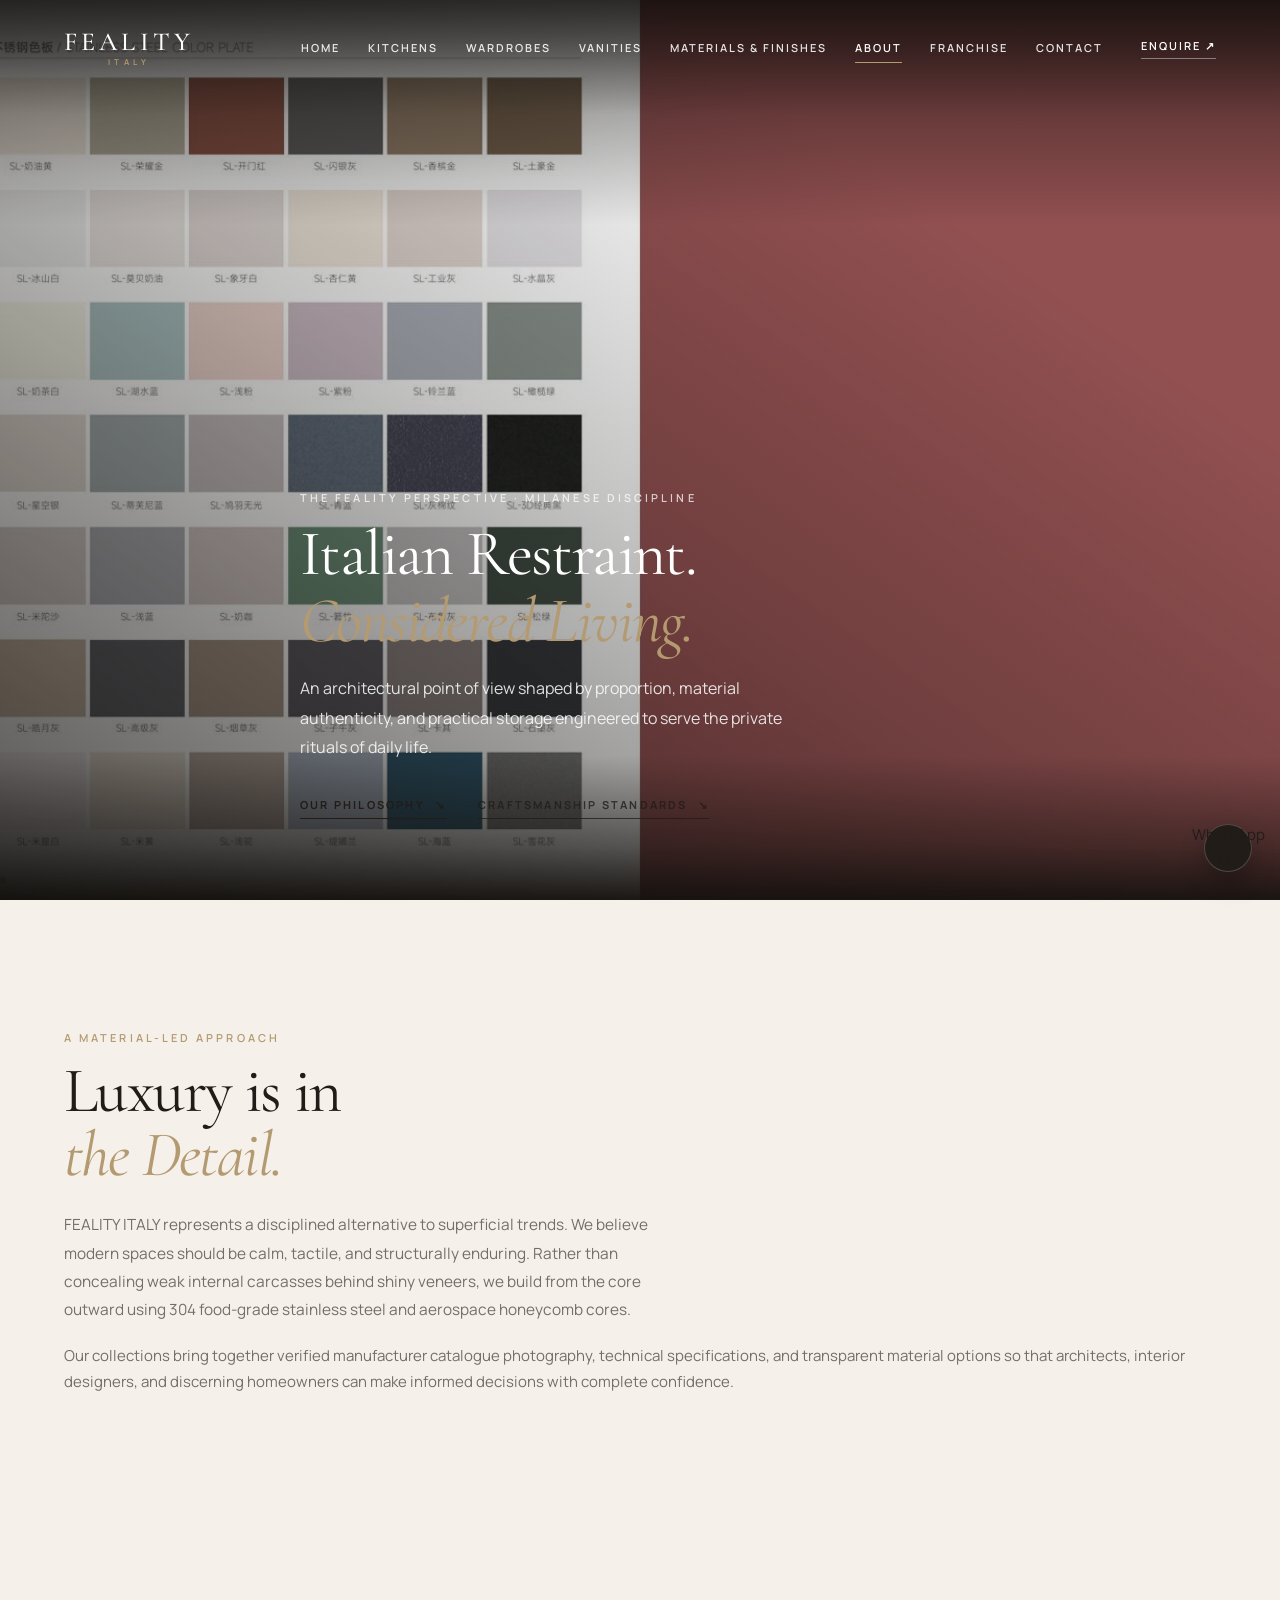
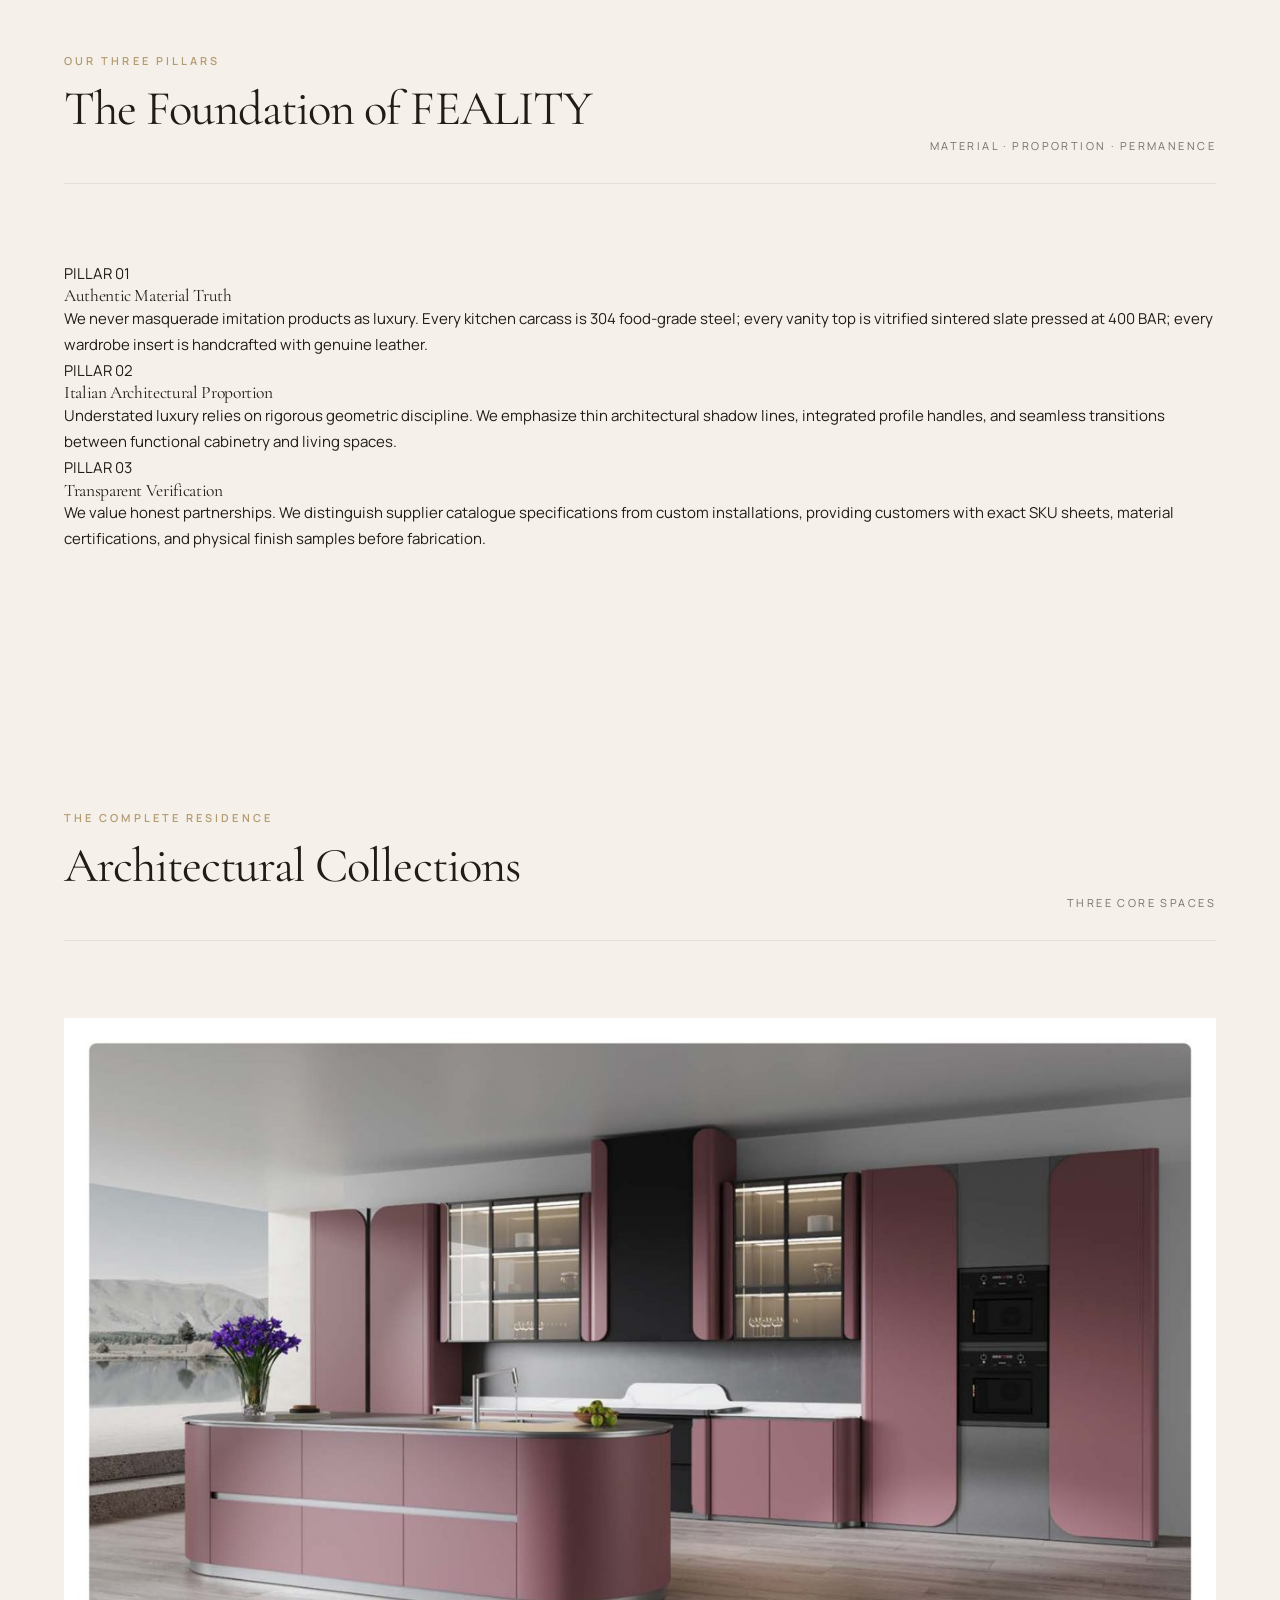
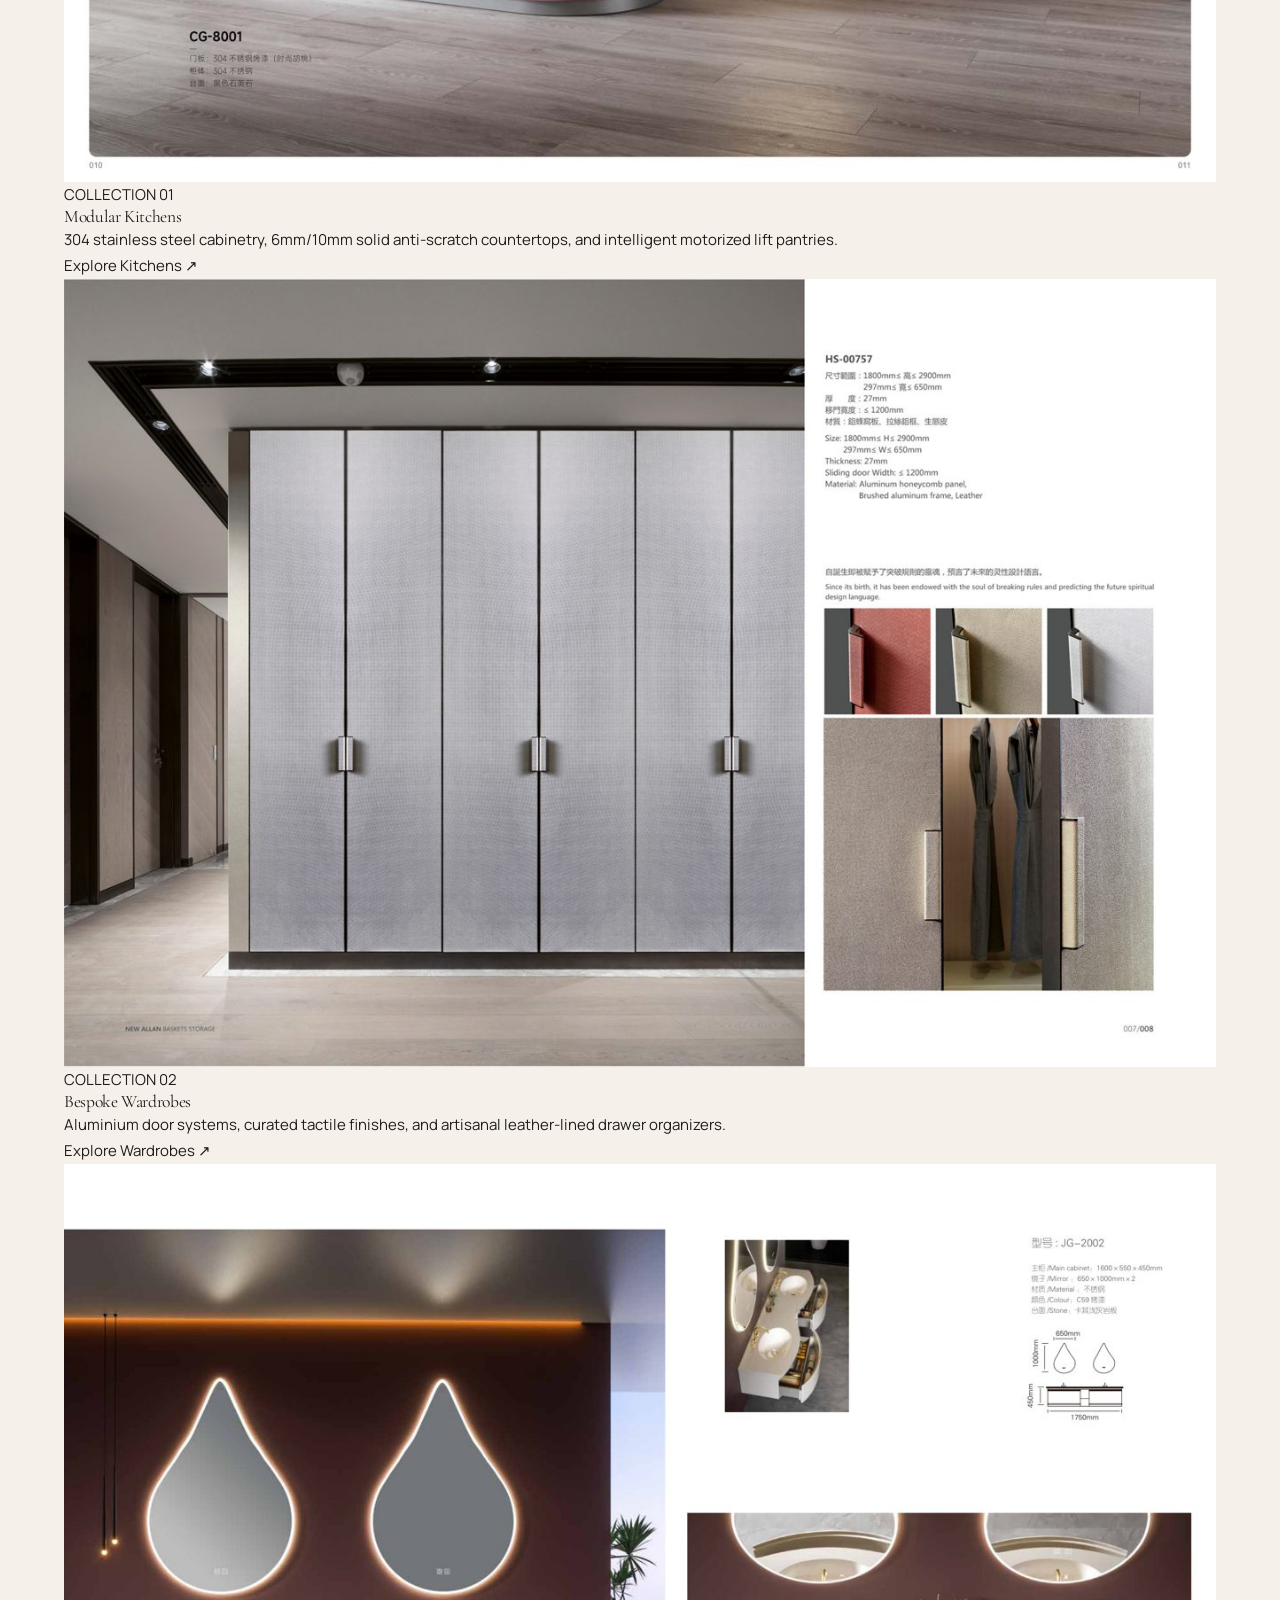
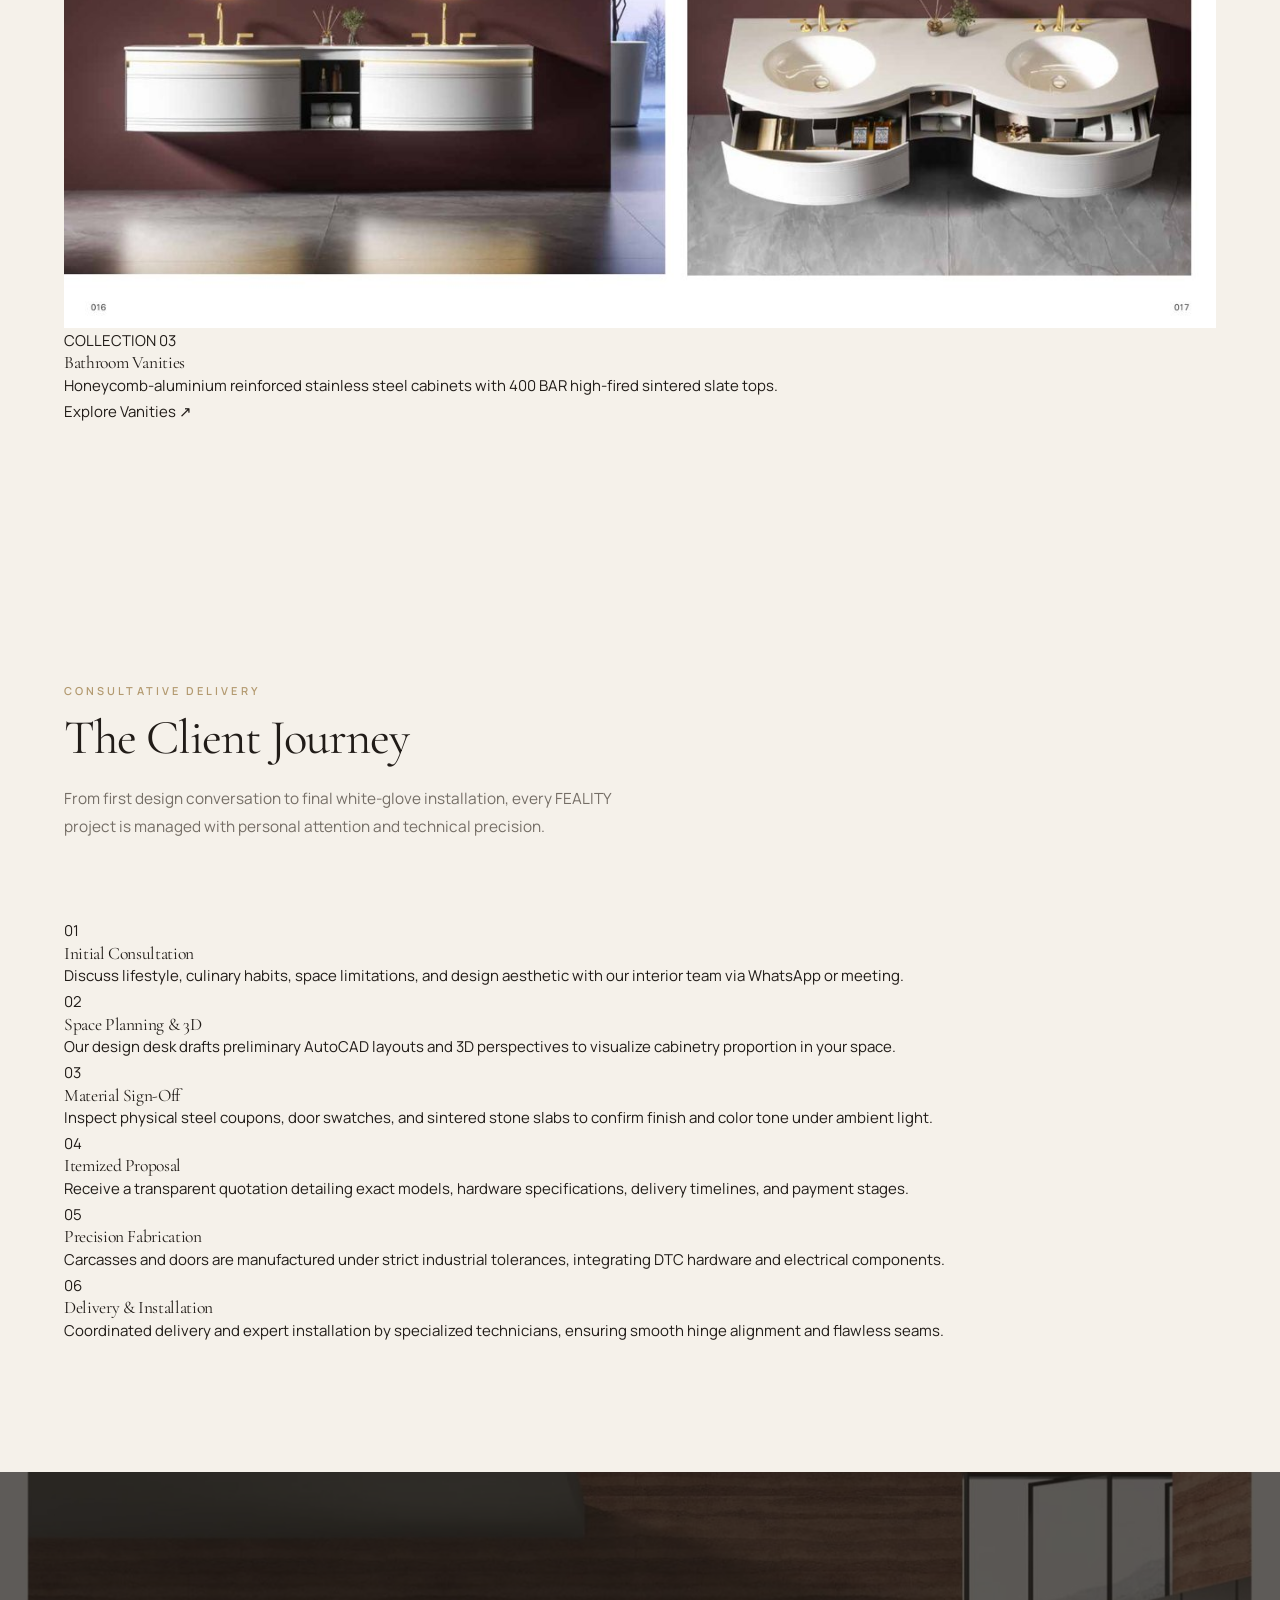
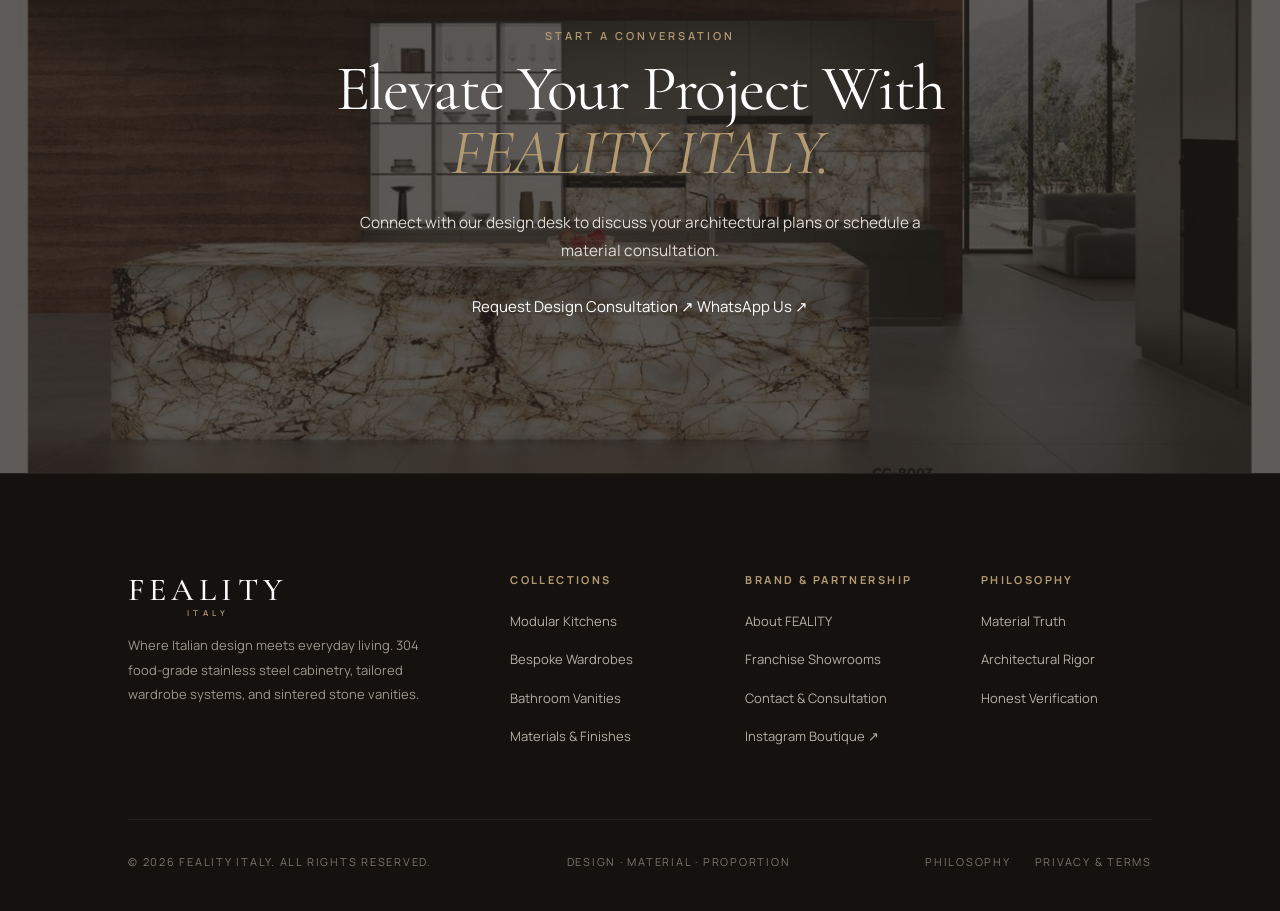
==== commit 7f80281b: "Complete seamless luxury redesign across all 8 pages matching Würfel benchmark" ====
--- a/about.html
+++ b/about.html
@@ -29,33 +29,27 @@
 
   <!-- Header -->
   <header class="site-header">
-    <div class="container header-inner">
-      <a class="brand" href="index.html" aria-label="FEALITY ITALY Home">
-        <span class="brand-name">FEALITY</span>
-        <span class="brand-sub">ITALY</span>
-      </a>
-
-      <nav class="desktop-nav" aria-label="Main Navigation">
-        <a class="nav-link" href="index.html">Home</a>
-        <a class="nav-link" href="kitchen.html">Kitchens</a>
-        <a class="nav-link" href="wardrobe.html">Wardrobes</a>
-        <a class="nav-link" href="vanity.html">Vanities</a>
-        <a class="nav-link" href="materials.html">Materials & Finishes</a>
-        <a class="nav-link active" href="about.html">About FEALITY</a>
-        <a class="nav-link" href="franchise.html">Franchise</a>
-        <a class="nav-link" href="contact.html">Contact</a>
-      </nav>
-
-      <div class="header-actions">
-        <button class="header-wa-btn js-wa-link" data-message="Hello FEALITY ITALY, I would like to learn more about your brand and collections." aria-label="WhatsApp consultation">
-          <svg viewBox="0 0 24 24"><path d="M12.031 6.172c-3.181 0-5.767 2.586-5.768 5.766-.001 1.298.38 2.27 1.019 3.287l-.582 2.128 2.182-.573c.978.58 1.911.928 3.145.929 3.178 0 5.767-2.587 5.768-5.766.001-3.187-2.575-5.77-5.764-5.771zm3.392 8.244c-.144.405-.837.774-1.17.824-.299.045-.677.063-1.092-.069-.252-.08-.575-.187-.988-.365-1.739-.751-2.874-2.502-2.961-2.617-.087-.116-.708-.94-.708-1.793s.448-1.273.607-1.446c.159-.173.346-.217.462-.217l.332.007c.106.005.249-.04.39.299.144.347.491 1.2.534 1.288.043.087.072.188.014.303-.058.116-.087.188-.173.289l-.26.302c-.087.087-.178.181-.077.355.101.173.45 1.742 1.343 2.112.247.102.435.163.585.211.248.079.474.068.652.042.198-.03.606-.248.692-.488.086-.239.086-.445.061-.488-.026-.044-.101-.072-.217-.13z"/></svg>
-          <span>WhatsApp</span>
-        </button>
-        <button class="menu-toggle" aria-label="Toggle navigation menu" aria-expanded="false">
-          <span class="hamburger-line"></span>
-        </button>
-      </div>
-    </div>
+    <a class="brand" href="index.html" aria-label="FEALITY ITALY Home">
+      <span class="brand-name">FEALITY</span>
+      <span class="brand-sub">ITALY</span>
+    </a>
+
+    <nav class="desktop-nav" aria-label="Main Navigation">
+      <a class="nav-link" href="index.html">Home</a>
+      <a class="nav-link" href="kitchen.html">Kitchens</a>
+      <a class="nav-link" href="wardrobe.html">Wardrobes</a>
+      <a class="nav-link" href="vanity.html">Vanities</a>
+      <a class="nav-link" href="materials.html">Materials & Finishes</a>
+      <a class="nav-link active" href="about.html">About</a>
+      <a class="nav-link" href="franchise.html">Franchise</a>
+      <a class="nav-link" href="contact.html">Contact</a>
+      <a href="contact.html" class="header-enquire-btn">Enquire ↗</a>
+    </nav>
+
+    <button class="menu-btn" aria-label="Toggle navigation menu" aria-expanded="false">
+      <span></span>
+      <span></span>
+    </button>
   </header>
 
   <!-- Mobile Drawer -->
@@ -71,8 +65,8 @@
       <a href="contact.html">Contact & Consultation</a>
     </nav>
     <div class="mobile-drawer-footer">
-      <button class="btn btn-gold js-wa-link" data-message="Hello FEALITY ITALY, I would like to arrange a brand consultation.">WhatsApp Consultation ↗</button>
-      <a class="btn btn-outline" href="contact.html">Contact Us ↗</a>
+      <button class="text-link text-link-gold js-wa-link" data-message="Hello FEALITY ITALY, I would like to arrange a brand consultation.">WhatsApp Consultation ↗</button>
+      <a class="text-link" href="contact.html">Contact Us ↗</a>
     </div>
   </div>
 
@@ -82,15 +76,14 @@
       <div class="hero-media" style="background-image: url('assets/images/kitchen-finish-palettes.jpg');" role="img" aria-label="FEALITY finish palette swatches and material textures"></div>
       <div class="hero-overlay"></div>
       <div class="container hero-content">
-        <span class="eyebrow">THE FEALITY PERSPECTIVE · MILANESE DISCIPLINE</span>
+        <span class="eyebrow eyebrow-light">THE FEALITY PERSPECTIVE · MILANESE DISCIPLINE</span>
         <h1 class="hero-title">Italian Restraint.<br><em>Considered Living.</em></h1>
         <p class="hero-description">An architectural point of view shaped by proportion, material authenticity, and practical storage engineered to serve the private rituals of daily life.</p>
-        <div class="btn-group">
-          <a class="btn btn-light" href="#philosophy">Our Philosophy <span>↘</span></a>
-          <a class="btn btn-outline-light" href="#craft">Craftsmanship Standards <span>↘</span></a>
-        </div>
-      </div>
-      <span class="hero-watermark">FEALITY / ORIGIN & DISCIPLINE</span>
+        <div class="hero-actions">
+          <a class="text-link" href="#philosophy">Our Philosophy <span>↘</span></a>
+          <a class="text-link" href="#craft" style="opacity: 0.8;">Craftsmanship Standards <span>↘</span></a>
+        </div>
+      </div>
     </section>
 
     <!-- BRAND PHILOSOPHY -->
--- a/css/site.css
+++ b/css/site.css
@@ -1,36 +1,40 @@
 /* ==========================================================================
-   FEALITY ITALY — Luxury Brand Design System
-   Italian Modular Kitchens, Bespoke Wardrobes & Stainless Steel Vanities
+   FEALITY ITALY — Luxury Architectural Design System
+   Continuous Canvas · Edge-to-Edge Imagery · Transparent Header · Editorial Serifs
    ========================================================================== */
 
-@import url('https://fonts.googleapis.com/css2?family=Cormorant+Garamond:ital,wght@0,400;0,500;0,600;0,700;1,400&family=Manrope:wght@300;400;500;600;700;800&display=swap');
+@import url('https://fonts.googleapis.com/css2?family=Cormorant+Garamond:ital,wght@0,300;0,400;0,500;0,600;1,400&family=Manrope:wght@300;400;500;600;700&display=swap');
 
 :root {
-  /* Brand Color Palette */
+  /* Brand Palette */
   --warm-ivory: #F5F1EA;
-  --limestone: #E7E0D4;
+  --limestone: #EBE5DB;
+  --limestone-light: #F0ECE4;
   --deep-espresso: #211C18;
-  --charcoal: #292725;
+  --deep-espresso-translucent: rgba(33, 28, 24, 0.92);
+  --charcoal: #2A2522;
   --champagne-gold: #B39A70;
-  --champagne-gold-hover: #9E845A;
+  --champagne-gold-light: #CBB48C;
   --warm-white: #FFFFFF;
-  --soft-border: rgba(33, 28, 24, 0.12);
-  --soft-border-dark: rgba(245, 241, 234, 0.15);
-  --muted-text: #6B665F;
-  --muted-light: #A8A298;
+  --text-primary: #211C18;
+  --text-muted: #756E66;
+  --text-muted-light: #9E968D;
+  --border-subtle: rgba(33, 28, 24, 0.08);
+  --border-subtle-light: rgba(255, 255, 255, 0.12);
 
   /* Typography */
   --font-serif: 'Cormorant Garamond', Georgia, serif;
   --font-sans: 'Manrope', -apple-system, BlinkMacSystemFont, 'Segoe UI', Roboto, sans-serif;
 
-  /* Layout & Spacing */
-  --gutter: clamp(20px, 4.5vw, 72px);
-  --header-height: 88px;
+  /* Layout */
+  --gutter: clamp(24px, 5vw, 72px);
+  --header-height: 96px;
+  --header-height-scrolled: 76px;
   --max-width: 1440px;
-  --transition: 0.3s cubic-bezier(0.25, 1, 0.5, 1);
-}
-
-/* Base Reset & Core */
+  --transition: 0.4s cubic-bezier(0.16, 1, 0.3, 1);
+}
+
+/* Base Reset */
 *, *::before, *::after {
   box-sizing: border-box;
   margin: 0;
@@ -39,19 +43,20 @@
 
 html {
   scroll-behavior: smooth;
-  scroll-padding-top: calc(var(--header-height) + 16px);
+  scroll-padding-top: var(--header-height-scrolled);
   font-size: 16px;
   background-color: var(--warm-ivory);
-  color: var(--deep-espresso);
+  color: var(--text-primary);
 }
 
 body {
   font-family: var(--font-sans);
   font-size: 0.9375rem;
-  line-height: 1.7;
-  color: var(--deep-espresso);
+  line-height: 1.75;
+  color: var(--text-primary);
   background-color: var(--warm-ivory);
   overflow-x: hidden;
+  max-width: 100vw;
   -webkit-font-smoothing: antialiased;
   -moz-osx-font-smoothing: grayscale;
 }
@@ -66,7 +71,7 @@
 a {
   color: inherit;
   text-decoration: none;
-  transition: color var(--transition), border-color var(--transition), background-color var(--transition);
+  transition: color var(--transition), opacity var(--transition), border-color var(--transition);
 }
 
 button, input, select, textarea {
@@ -96,6 +101,11 @@
   margin-inline: auto;
 }
 
+.container-wide {
+  width: min(1600px, calc(100% - 2 * var(--gutter)));
+  margin-inline: auto;
+}
+
 .container-narrow {
   width: min(960px, calc(100% - 2 * var(--gutter)));
   margin-inline: auto;
@@ -105,32 +115,32 @@
 .eyebrow {
   font-family: var(--font-sans);
   font-size: 0.6875rem;
-  letter-spacing: 0.24em;
-  font-weight: 700;
+  letter-spacing: 0.28em;
+  font-weight: 600;
   text-transform: uppercase;
   color: var(--champagne-gold);
   display: block;
   margin-bottom: 0.75rem;
 }
 
-.eyebrow-dark {
-  color: var(--champagne-gold);
+.eyebrow-light {
+  color: rgba(255, 255, 255, 0.75);
 }
 
 h1, h2, h3, h4, h5, h6 {
   font-family: var(--font-serif);
   font-weight: 400;
-  line-height: 1.08;
+  line-height: 1.05;
   letter-spacing: -0.02em;
   color: inherit;
 }
 
 .display-title {
   font-family: var(--font-serif);
-  font-size: clamp(2.5rem, 6vw, 5.5rem);
+  font-size: clamp(2.4rem, 5vw, 4.25rem);
   font-weight: 400;
-  line-height: 0.95;
-  letter-spacing: -0.035em;
+  line-height: 1.0;
+  letter-spacing: -0.025em;
   margin-bottom: 1.5rem;
 }
 
@@ -142,176 +152,187 @@
 
 .section-title {
   font-family: var(--font-serif);
-  font-size: clamp(2rem, 4vw, 3.5rem);
+  font-size: clamp(2rem, 3.8vw, 3.25rem);
   font-weight: 400;
-  line-height: 1.05;
-  letter-spacing: -0.025em;
+  line-height: 1.08;
+  letter-spacing: -0.02em;
   margin-bottom: 1.25rem;
 }
 
-.section-title em {
-  font-style: italic;
-  font-weight: 400;
+.lead-text {
+  font-size: clamp(0.9375rem, 1.2vw, 1.0625rem);
+  color: var(--text-muted);
+  line-height: 1.85;
+  max-width: 600px;
+}
+
+.text-muted {
+  color: var(--text-muted);
+}
+
+/* Understated Editorial Links & CTAs */
+.text-link {
+  display: inline-flex;
+  align-items: center;
+  gap: 10px;
+  font-family: var(--font-sans);
+  font-size: 0.6875rem;
+  font-weight: 700;
+  letter-spacing: 0.2em;
+  text-transform: uppercase;
+  color: inherit;
+  padding-bottom: 4px;
+  border-bottom: 1px solid currentColor;
+  transition: all var(--transition);
+}
+
+.text-link:hover {
   color: var(--champagne-gold);
-}
-
-.card-title {
-  font-family: var(--font-serif);
-  font-size: clamp(1.4rem, 2.2vw, 1.85rem);
-  font-weight: 500;
-  line-height: 1.15;
-}
-
-.lead-text {
-  font-size: clamp(1rem, 1.25vw, 1.15rem);
-  color: var(--muted-text);
-  line-height: 1.85;
-  max-width: 640px;
-}
-
-.text-muted {
-  color: var(--muted-text);
-}
-
-/* Buttons */
-.btn {
+  border-color: var(--champagne-gold);
+  gap: 16px;
+}
+
+.text-link-gold {
+  color: var(--champagne-gold);
+  border-color: rgba(179, 154, 112, 0.5);
+}
+
+.text-link-gold:hover {
+  border-color: var(--champagne-gold);
+  gap: 16px;
+}
+
+.btn-minimal {
   display: inline-flex;
   align-items: center;
   justify-content: center;
   gap: 12px;
-  padding: 14px 28px;
+  padding: 13px 26px;
   font-family: var(--font-sans);
-  font-size: 0.75rem;
+  font-size: 0.6875rem;
   font-weight: 700;
-  letter-spacing: 0.14em;
+  letter-spacing: 0.16em;
   text-transform: uppercase;
+  background-color: var(--deep-espresso);
+  color: var(--warm-white);
   border: 1px solid var(--deep-espresso);
-  background-color: var(--deep-espresso);
-  color: var(--warm-white);
   transition: all var(--transition);
   cursor: pointer;
-  white-space: nowrap;
-}
-
-.btn:hover {
+}
+
+.btn-minimal:hover {
   background-color: transparent;
   color: var(--deep-espresso);
 }
 
-.btn-gold {
+.btn-minimal-white {
+  background-color: var(--warm-white);
+  color: var(--deep-espresso);
+  border-color: var(--warm-white);
+}
+
+.btn-minimal-white:hover {
+  background-color: transparent;
+  color: var(--warm-white);
+}
+
+.btn-minimal-outline-white {
+  background-color: transparent;
+  color: var(--warm-white);
+  border-color: rgba(255, 255, 255, 0.4);
+}
+
+.btn-minimal-outline-white:hover {
+  border-color: var(--warm-white);
+  background-color: rgba(255, 255, 255, 0.1);
+}
+
+.btn-minimal-gold {
   background-color: var(--champagne-gold);
+  color: var(--warm-white);
   border-color: var(--champagne-gold);
-  color: var(--warm-white);
-}
-
-.btn-gold:hover {
+}
+
+.btn-minimal-gold:hover {
   background-color: transparent;
   color: var(--champagne-gold);
 }
 
-.btn-outline {
-  background-color: transparent;
-  border-color: var(--deep-espresso);
-  color: var(--deep-espresso);
-}
-
-.btn-outline:hover {
-  background-color: var(--deep-espresso);
-  color: var(--warm-white);
-}
-
-.btn-outline-light {
-  background-color: transparent;
-  border-color: rgba(255, 255, 255, 0.45);
-  color: var(--warm-white);
-}
-
-.btn-outline-light:hover {
-  background-color: var(--warm-white);
-  border-color: var(--warm-white);
-  color: var(--deep-espresso);
-}
-
-.btn-light {
-  background-color: var(--warm-white);
-  border-color: var(--warm-white);
-  color: var(--deep-espresso);
-}
-
-.btn-light:hover {
-  background-color: transparent;
-  color: var(--warm-white);
-  border-color: var(--warm-white);
-}
-
-.btn-sm {
-  padding: 10px 18px;
-  font-size: 0.6875rem;
-  letter-spacing: 0.12em;
-}
-
-.btn-group {
-  display: flex;
-  flex-wrap: wrap;
-  align-items: center;
-  gap: 16px;
-  margin-top: 2rem;
-}
-
-/* Sticky Header & Navigation */
+/* ==========================================================================
+   1. TRANSPARENT OVERLAY HEADER
+   Floating at y=0, transparent at load, transitions on scroll
+   ========================================================================== */
 .site-header {
   position: fixed;
   top: 0;
   left: 0;
   right: 0;
   height: var(--header-height);
-  z-index: 1000;
-  background-color: rgba(245, 241, 234, 0.92);
-  backdrop-filter: blur(16px);
-  -webkit-backdrop-filter: blur(16px);
-  border-bottom: 1px solid var(--soft-border);
-  transition: height var(--transition), background-color var(--transition), box-shadow var(--transition);
-}
-
-.site-header.scrolled {
-  height: 72px;
-  background-color: rgba(245, 241, 234, 0.97);
-  box-shadow: 0 8px 30px rgba(33, 28, 24, 0.06);
-}
-
-.header-inner {
+  padding: 0 var(--gutter);
   display: flex;
   align-items: center;
   justify-content: space-between;
-  height: 100%;
-}
-
-/* Brand Identity */
+  z-index: 1000;
+  color: var(--warm-white);
+  background: transparent;
+  border-bottom: 1px solid transparent;
+  box-shadow: none;
+  transition: height var(--transition), background-color var(--transition), backdrop-filter var(--transition), border-color var(--transition);
+}
+
+/* Subtle top protective vignette for high contrast against photos */
+.site-header::before {
+  content: "";
+  position: absolute;
+  inset: 0;
+  height: 120%;
+  background: linear-gradient(180deg, rgba(15, 12, 10, 0.65) 0%, rgba(15, 12, 10, 0.2) 65%, transparent 100%);
+  pointer-events: none;
+  transition: opacity var(--transition);
+  z-index: -1;
+}
+
+/* Scrolled state */
+.site-header.scrolled {
+  height: var(--header-height-scrolled);
+  background-color: rgba(24, 20, 17, 0.94);
+  backdrop-filter: blur(20px);
+  -webkit-backdrop-filter: blur(20px);
+  border-bottom: 1px solid rgba(255, 255, 255, 0.08);
+}
+
+.site-header.scrolled::before {
+  opacity: 0;
+}
+
+/* Brand Wordmark */
 .brand {
-  display: flex;
+  display: inline-flex;
   flex-direction: column;
   line-height: 1;
+  color: var(--warm-white);
 }
 
 .brand-name {
   font-family: var(--font-serif);
-  font-size: 1.75rem;
-  font-weight: 600;
-  letter-spacing: 0.14em;
-  color: var(--deep-espresso);
+  font-size: 1.625rem;
+  font-weight: 500;
+  letter-spacing: 0.16em;
+  color: var(--warm-white);
+  transition: color var(--transition);
 }
 
 .brand-sub {
   font-family: var(--font-sans);
   font-size: 0.5rem;
-  font-weight: 700;
-  letter-spacing: 0.52em;
+  font-weight: 600;
+  letter-spacing: 0.55em;
   color: var(--champagne-gold);
-  margin-top: 4px;
+  margin-top: 3px;
   text-align: center;
 }
 
-/* Desktop Nav */
+/* Desktop Navigation */
 .desktop-nav {
   display: flex;
   align-items: center;
@@ -320,14 +341,15 @@
 
 .nav-link {
   font-family: var(--font-sans);
-  font-size: 0.75rem;
-  font-weight: 700;
-  letter-spacing: 0.14em;
+  font-size: 0.6875rem;
+  font-weight: 600;
+  letter-spacing: 0.18em;
   text-transform: uppercase;
-  color: var(--deep-espresso);
-  opacity: 0.85;
+  color: var(--warm-white);
+  opacity: 0.88;
   position: relative;
   padding: 6px 0;
+  transition: opacity var(--transition), color var(--transition);
 }
 
 .nav-link::after {
@@ -336,141 +358,111 @@
   bottom: 0;
   left: 0;
   width: 0;
-  height: 1.5px;
+  height: 1px;
   background-color: var(--champagne-gold);
   transition: width var(--transition);
 }
 
 .nav-link:hover, .nav-link.active {
   opacity: 1;
+  color: var(--warm-white);
+}
+
+.nav-link.active::after, .nav-link:hover::after {
+  width: 100%;
+}
+
+.header-enquire-btn {
+  font-family: var(--font-sans);
+  font-size: 0.6875rem;
+  font-weight: 600;
+  letter-spacing: 0.18em;
+  text-transform: uppercase;
+  color: var(--warm-white);
+  border-bottom: 1px solid rgba(255, 255, 255, 0.4);
+  padding-bottom: 2px;
+  margin-left: 10px;
+  transition: all var(--transition);
+}
+
+.header-enquire-btn:hover {
   color: var(--champagne-gold);
-}
-
-.nav-link.active::after {
-  width: 100%;
-}
-
-.header-actions {
-  display: flex;
-  align-items: center;
-  gap: 16px;
-}
-
-.header-wa-btn {
-  display: inline-flex;
-  align-items: center;
-  gap: 8px;
-  padding: 9px 16px;
-  font-size: 0.6875rem;
-  font-weight: 700;
-  letter-spacing: 0.12em;
-  text-transform: uppercase;
-  color: var(--deep-espresso);
-  border: 1px solid var(--soft-border);
-  background-color: var(--warm-white);
-  transition: all var(--transition);
-}
-
-.header-wa-btn:hover {
   border-color: var(--champagne-gold);
-  color: var(--champagne-gold);
-}
-
-.header-wa-btn svg {
-  width: 14px;
-  height: 14px;
-  fill: #25D366;
-}
-
-/* Mobile Nav Toggle */
-.menu-toggle {
+}
+
+/* Minimalist Hamburger Button (2 clean lines) */
+.menu-btn {
   display: none;
   width: 44px;
   height: 44px;
-  position: relative;
+  flex-direction: column;
   align-items: center;
   justify-content: center;
+  gap: 6px;
+  cursor: pointer;
   z-index: 1050;
-}
-
-.hamburger-line {
+  background: none;
+  border: none;
+  padding: 0;
+}
+
+.menu-btn span {
   display: block;
-  width: 22px;
+  width: 24px;
   height: 2px;
-  background-color: var(--deep-espresso);
-  position: relative;
-  transition: background-color var(--transition);
-}
-
-.hamburger-line::before,
-.hamburger-line::after {
-  content: '';
-  position: absolute;
-  left: 0;
-  width: 22px;
-  height: 2px;
-  background-color: var(--deep-espresso);
-  transition: transform var(--transition);
-}
-
-.hamburger-line::before {
-  top: -7px;
-}
-
-.hamburger-line::after {
-  bottom: -7px;
-}
-
-.menu-toggle.open .hamburger-line {
-  background-color: transparent;
-}
-
-.menu-toggle.open .hamburger-line::before {
-  transform: translateY(7px) rotate(45deg);
-}
-
-.menu-toggle.open .hamburger-line::after {
-  transform: translateY(-7px) rotate(-45deg);
-}
-
-/* Mobile Nav Drawer */
+  background-color: #FFFFFF;
+  transition: transform var(--transition), opacity var(--transition);
+}
+
+.menu-btn.open span:first-child {
+  transform: translateY(4px) rotate(45deg);
+}
+
+.menu-btn.open span:last-child {
+  transform: translateY(-4px) rotate(-45deg);
+}
+
+/* Full-Screen Mobile Drawer */
 .mobile-drawer {
   position: fixed;
-  top: var(--header-height);
-  left: 0;
-  right: 0;
-  bottom: 0;
-  background-color: var(--warm-ivory);
-  padding: 32px var(--gutter);
+  inset: 0;
+  background-color: rgba(24, 20, 17, 0.98);
+  backdrop-filter: blur(24px);
+  -webkit-backdrop-filter: blur(24px);
+  padding: calc(var(--header-height-scrolled) + 32px) var(--gutter) 48px;
   display: flex;
   flex-direction: column;
   justify-content: space-between;
-  transform: translateX(100%);
-  transition: transform 0.4s cubic-bezier(0.16, 1, 0.3, 1);
+  transform: translateY(-100%);
+  opacity: 0;
+  transition: transform 0.5s cubic-bezier(0.16, 1, 0.3, 1), opacity 0.4s ease;
   overflow-y: auto;
   z-index: 999;
+  pointer-events: none;
 }
 
 .mobile-drawer.open {
-  transform: translateX(0);
+  transform: translateY(0);
+  opacity: 1;
+  pointer-events: auto;
 }
 
 .mobile-nav-links {
   display: flex;
   flex-direction: column;
-  gap: 20px;
+  gap: 22px;
 }
 
 .mobile-nav-links a {
   font-family: var(--font-serif);
-  font-size: 1.75rem;
-  letter-spacing: 0.02em;
-  color: var(--deep-espresso);
-  border-bottom: 1px solid var(--soft-border);
-  padding-bottom: 12px;
-}
-
-.mobile-nav-links a.active {
+  font-size: 2rem;
+  letter-spacing: -0.01em;
+  color: rgba(255, 255, 255, 0.9);
+  padding-bottom: 8px;
+  border-bottom: 1px solid rgba(255, 255, 255, 0.08);
+}
+
+.mobile-nav-links a.active, .mobile-nav-links a:hover {
   color: var(--champagne-gold);
 }
 
@@ -481,14 +473,18 @@
   gap: 16px;
 }
 
-/* Hero Section */
+/* ==========================================================================
+   2. EDGE-TO-EDGE CINEMATIC HERO
+   Starts at y=0, behind the transparent header, 100svh
+   ========================================================================== */
 .hero {
   position: relative;
-  min-height: 85vh;
+  width: 100%;
+  min-height: 100vh;
+  min-height: 100svh;
   display: flex;
   align-items: flex-end;
-  color: var(--warm-white);
-  padding: calc(var(--header-height) + 60px) 0 80px;
+  padding: 0 0 clamp(64px, 9vh, 110px);
   overflow: hidden;
   background-color: var(--deep-espresso);
 }
@@ -496,37 +492,44 @@
 .hero-media {
   position: absolute;
   inset: 0;
+  width: 100%;
+  height: 100%;
   background-size: cover;
-  background-position: center;
-  transform: scale(1.02);
-  transition: transform 10s ease;
+  background-position: center 38%;
+  transform: scale(1.0);
+  transition: transform 12s cubic-bezier(0.1, 1, 0.1, 1);
+  will-change: transform;
 }
 
 .hero:hover .hero-media {
-  transform: scale(1.06);
-}
-
+  transform: scale(1.03);
+}
+
+/* Restrained directional gradient: preserves natural kitchen tones, ensures legibility, and blends seamlessly */
 .hero-overlay {
   position: absolute;
   inset: 0;
-  background: linear-gradient(180deg, rgba(33, 28, 24, 0.35) 0%, rgba(33, 28, 24, 0.7) 65%, rgba(33, 28, 24, 0.92) 100%),
-              linear-gradient(90deg, rgba(33, 28, 24, 0.8) 0%, rgba(33, 28, 24, 0.2) 60%);
+  background: 
+    linear-gradient(180deg, rgba(14, 12, 10, 0.65) 0%, rgba(14, 12, 10, 0) 25%),
+    linear-gradient(to top right, rgba(14, 12, 10, 0.72) 0%, rgba(14, 12, 10, 0.25) 45%, transparent 75%),
+    linear-gradient(0deg, rgba(24, 20, 17, 0.95) 0%, rgba(24, 20, 17, 0.5) 6%, transparent 16%);
 }
 
 .hero-content {
   position: relative;
   z-index: 2;
-  max-width: 900px;
+  max-width: 680px;
 }
 
 .hero-title {
   font-family: var(--font-serif);
-  font-size: clamp(2.75rem, 7vw, 5.5rem);
+  font-size: clamp(2rem, 5vw, 4.25rem);
   font-weight: 400;
-  line-height: 0.94;
-  letter-spacing: -0.035em;
-  margin: 1.25rem 0 1.75rem;
-  color: var(--warm-white);
+  line-height: 1.05;
+  letter-spacing: -0.025em;
+  margin: 0.75rem 0 1.25rem;
+  color: var(--warm-white);
+  overflow-wrap: break-word;
 }
 
 .hero-title em {
@@ -536,41 +539,42 @@
 }
 
 .hero-description {
-  font-size: clamp(1rem, 1.35vw, 1.2rem);
-  color: rgba(245, 241, 234, 0.9);
+  font-size: clamp(0.9375rem, 1.25vw, 1.0625rem);
+  color: rgba(255, 255, 255, 0.85);
   line-height: 1.85;
-  max-width: 620px;
-}
-
-.hero-watermark {
-  position: absolute;
-  right: var(--gutter);
-  bottom: 60px;
-  font-family: var(--font-sans);
-  font-size: 0.6875rem;
-  letter-spacing: 0.35em;
-  color: rgba(245, 241, 234, 0.45);
-  writing-mode: vertical-rl;
-  z-index: 2;
-  text-transform: uppercase;
-}
-
-/* Sections */
+  max-width: 520px;
+  margin-bottom: 2rem;
+}
+
+.hero-actions {
+  display: flex;
+  align-items: center;
+  gap: 32px;
+}
+
+/* ==========================================================================
+   3. SEAMLESS CONTINUOUS CANVAS (No Boxed Clutter)
+   ========================================================================== */
 .section {
-  padding: clamp(70px, 9vw, 130px) 0;
-}
-
-.section-dark {
+  padding: clamp(80px, 10vw, 150px) 0;
+  position: relative;
+}
+
+.section-seamless {
+  background-color: var(--warm-ivory);
+}
+
+.section-limestone-seamless {
+  background-color: var(--limestone-light);
+}
+
+.section-dark-seamless {
   background-color: var(--deep-espresso);
   color: var(--warm-ivory);
 }
 
-.section-limestone {
-  background-color: var(--limestone);
-}
-
 .section-header {
-  margin-bottom: clamp(40px, 6vw, 70px);
+  margin-bottom: clamp(48px, 6vw, 80px);
 }
 
 .section-header-split {
@@ -578,225 +582,252 @@
   justify-content: space-between;
   align-items: flex-end;
   gap: 32px;
-  border-bottom: 1px solid var(--soft-border);
-  padding-bottom: 24px;
-}
-
-.section-dark .section-header-split {
-  border-bottom-color: var(--soft-border-dark);
+  border-bottom: 1px solid var(--border-subtle);
+  padding-bottom: 28px;
+}
+
+.section-dark-seamless .section-header-split {
+  border-bottom-color: var(--border-subtle-light);
 }
 
 .section-lead-right {
-  font-size: 0.8125rem;
-  letter-spacing: 0.16em;
+  font-size: 0.6875rem;
+  letter-spacing: 0.22em;
   text-transform: uppercase;
-  color: var(--muted-text);
-}
-
-.section-dark .section-lead-right {
-  color: var(--muted-light);
-}
-
-/* Editorial Split / Intro */
-.intro-split {
+  color: var(--text-muted);
+}
+
+.section-dark-seamless .section-lead-right {
+  color: var(--text-muted-light);
+}
+
+/* Editorial Storytelling Layouts */
+.editorial-story {
   display: grid;
   grid-template-columns: 1fr 1fr;
-  gap: clamp(40px, 7vw, 110px);
+  gap: clamp(40px, 8vw, 120px);
   align-items: center;
 }
 
-.intro-split-reverse {
-  grid-template-columns: 1fr 1fr;
-}
-
-.intro-image-frame {
+.editorial-story.reverse {
+  direction: rtl;
+}
+
+.editorial-story.reverse > * {
+  direction: ltr;
+}
+
+.editorial-media {
   position: relative;
   overflow: hidden;
+  min-height: 520px;
   background-color: var(--limestone);
-  min-height: 480px;
-  height: 100%;
-}
-
-.intro-image-frame img {
+}
+
+.editorial-media img {
   width: 100%;
   height: 100%;
   object-fit: cover;
-  transition: transform 0.8s ease;
-}
-
-.intro-image-frame:hover img {
+  transition: transform 1.2s cubic-bezier(0.16, 1, 0.3, 1);
+}
+
+.editorial-media:hover img {
   transform: scale(1.04);
 }
 
-/* Grids */
-.grid-2 {
+.editorial-text {
+  max-width: 520px;
+}
+
+/* Full-Bleed Editorial Collection Showcase */
+.collections-showcase {
+  display: flex;
+  flex-direction: column;
+  gap: clamp(48px, 7vw, 100px);
+}
+
+.collection-feature {
   display: grid;
-  grid-template-columns: repeat(2, 1fr);
-  gap: clamp(24px, 3.5vw, 44px);
-}
-
-.grid-3 {
-  display: grid;
-  grid-template-columns: repeat(3, 1fr);
-  gap: clamp(20px, 2.5vw, 36px);
-}
-
-.grid-4 {
+  grid-template-columns: 1.15fr 0.85fr;
+  gap: clamp(32px, 6vw, 90px);
+  align-items: center;
+}
+
+.collection-feature:nth-child(even) {
+  grid-template-columns: 0.85fr 1.15fr;
+  direction: rtl;
+}
+
+.collection-feature:nth-child(even) > * {
+  direction: ltr;
+}
+
+.collection-media-wrap {
+  position: relative;
+  overflow: hidden;
+  min-height: 480px;
+  height: 60vh;
+  max-height: 680px;
+  background-color: var(--limestone);
+}
+
+.collection-media-wrap img {
+  width: 100%;
+  height: 100%;
+  object-fit: cover;
+  transition: transform 1.2s cubic-bezier(0.16, 1, 0.3, 1);
+}
+
+.collection-feature:hover .collection-media-wrap img {
+  transform: scale(1.03);
+}
+
+.collection-info {
+  max-width: 440px;
+}
+
+.collection-index {
+  font-family: var(--font-sans);
+  font-size: 0.6875rem;
+  letter-spacing: 0.25em;
+  font-weight: 700;
+  color: var(--champagne-gold);
+  margin-bottom: 12px;
+  display: block;
+}
+
+.collection-heading {
+  font-family: var(--font-serif);
+  font-size: clamp(2rem, 3.5vw, 3rem);
+  font-weight: 400;
+  line-height: 1.05;
+  margin-bottom: 16px;
+}
+
+.collection-summary {
+  font-size: 0.9375rem;
+  color: var(--text-muted);
+  line-height: 1.85;
+  margin-bottom: 24px;
+}
+
+/* Seamless Material Swatch Grid */
+.swatch-grid {
   display: grid;
   grid-template-columns: repeat(4, 1fr);
-  gap: clamp(16px, 2vw, 28px);
-}
-
-/* Collection Tiles */
-.collection-card {
+  gap: clamp(20px, 3vw, 40px);
+}
+
+.swatch-item {
+  display: flex;
+  flex-direction: column;
+}
+
+.swatch-photo {
   position: relative;
   overflow: hidden;
+  height: 280px;
   background-color: var(--limestone);
-  min-height: 460px;
-  display: flex;
-  flex-direction: column;
-  justify-content: flex-end;
-  color: var(--warm-white);
-  border: 1px solid rgba(0, 0, 0, 0.04);
-}
-
-.collection-card img {
-  position: absolute;
-  inset: 0;
+  margin-bottom: 16px;
+}
+
+.swatch-photo img {
   width: 100%;
   height: 100%;
   object-fit: cover;
   transition: transform 0.8s cubic-bezier(0.16, 1, 0.3, 1);
 }
 
-.collection-card:hover img {
-  transform: scale(1.06);
-}
-
-.collection-card-overlay {
-  position: absolute;
-  inset: 0;
-  background: linear-gradient(180deg, transparent 40%, rgba(33, 28, 24, 0.88) 100%);
-  z-index: 1;
-  transition: opacity var(--transition);
-}
-
-.collection-card-content {
-  position: relative;
-  z-index: 2;
-  padding: 32px 28px;
-}
-
-.collection-number {
-  font-family: var(--font-sans);
-  font-size: 0.6875rem;
-  letter-spacing: 0.2em;
-  font-weight: 700;
+.swatch-item:hover .swatch-photo img {
+  transform: scale(1.05);
+}
+
+.swatch-tag {
+  font-size: 0.625rem;
+  font-weight: 600;
+  letter-spacing: 0.22em;
+  text-transform: uppercase;
   color: var(--champagne-gold);
   margin-bottom: 6px;
-  display: block;
-}
-
-.collection-title {
+}
+
+.swatch-title {
   font-family: var(--font-serif);
-  font-size: 2.25rem;
-  font-weight: 400;
-  line-height: 1.1;
-  margin-bottom: 8px;
-}
-
-.collection-desc {
+  font-size: 1.35rem;
+  font-weight: 500;
+  line-height: 1.15;
+  margin-bottom: 6px;
+}
+
+.swatch-desc {
   font-size: 0.8125rem;
-  color: rgba(245, 241, 234, 0.85);
-  line-height: 1.6;
-  margin-bottom: 16px;
-}
-
-.collection-link-arrow {
-  display: inline-flex;
-  align-items: center;
-  gap: 8px;
-  font-size: 0.6875rem;
-  letter-spacing: 0.16em;
-  text-transform: uppercase;
-  font-weight: 700;
-  color: var(--champagne-gold);
-}
-
-/* Feature & Spec Highlights */
-.spec-grid {
+  color: var(--text-muted);
+  line-height: 1.7;
+}
+
+/* Clean Editorial Spec Grid (No heavy cards) */
+.specs-editorial {
   display: grid;
   grid-template-columns: repeat(3, 1fr);
-  gap: 1px;
-  background-color: var(--soft-border-dark);
-  border: 1px solid var(--soft-border-dark);
+  gap: clamp(32px, 5vw, 64px);
   margin-top: 40px;
 }
 
-.spec-item {
-  background-color: var(--deep-espresso);
-  padding: clamp(28px, 3.5vw, 42px);
-  display: flex;
-  flex-direction: column;
-  justify-content: flex-start;
-}
-
-.spec-category {
+.spec-editorial-item {
+  border-top: 1px solid var(--border-subtle-light);
+  padding-top: 24px;
+}
+
+.spec-editorial-cat {
   font-size: 0.6875rem;
   font-weight: 700;
-  letter-spacing: 0.18em;
+  letter-spacing: 0.22em;
   text-transform: uppercase;
   color: var(--champagne-gold);
   margin-bottom: 12px;
-}
-
-.spec-title {
+  display: block;
+}
+
+.spec-editorial-title {
   font-family: var(--font-serif);
-  font-size: clamp(1.5rem, 2vw, 2rem);
+  font-size: 1.85rem;
   font-weight: 400;
-  line-height: 1.15;
+  line-height: 1.1;
+  color: var(--warm-ivory);
   margin-bottom: 12px;
-  color: var(--warm-ivory);
-}
-
-.spec-desc {
-  font-size: 0.8125rem;
-  color: var(--muted-light);
-  line-height: 1.8;
-}
-
-/* Product Model Cards */
+}
+
+.spec-editorial-desc {
+  font-size: 0.875rem;
+  color: var(--text-muted-light);
+  line-height: 1.85;
+}
+
+/* Model Showcase (Refined Product Cards without harsh outlines) */
 .model-grid {
   display: grid;
   grid-template-columns: repeat(3, 1fr);
-  gap: clamp(20px, 2.8vw, 36px);
+  gap: clamp(24px, 3.5vw, 48px);
 }
 
 .model-card {
-  background-color: var(--warm-white);
-  border: 1px solid var(--soft-border);
   display: flex;
   flex-direction: column;
-  transition: transform var(--transition), box-shadow var(--transition);
-}
-
-.model-card:hover {
-  transform: translateY(-4px);
-  box-shadow: 0 16px 36px rgba(33, 28, 24, 0.08);
 }
 
 .model-image-wrap {
   position: relative;
-  height: 290px;
+  height: 320px;
   overflow: hidden;
   background-color: var(--limestone);
+  margin-bottom: 20px;
 }
 
 .model-image-wrap img {
   width: 100%;
   height: 100%;
   object-fit: cover;
-  transition: transform 0.6s ease;
+  transition: transform 0.8s cubic-bezier(0.16, 1, 0.3, 1);
 }
 
 .model-card:hover .model-image-wrap img {
@@ -805,29 +836,28 @@
 
 .model-badge {
   position: absolute;
-  top: 14px;
-  left: 14px;
-  background-color: rgba(33, 28, 24, 0.88);
-  color: var(--warm-white);
-  padding: 5px 10px;
+  top: 16px;
+  left: 16px;
+  background-color: rgba(24, 20, 17, 0.8);
+  color: var(--warm-white);
+  padding: 4px 10px;
+  font-size: 0.5625rem;
+  font-weight: 700;
+  letter-spacing: 0.2em;
+  text-transform: uppercase;
+  backdrop-filter: blur(8px);
+}
+
+.model-details {
+  display: flex;
+  flex-direction: column;
+  flex-grow: 1;
+}
+
+.model-series {
   font-size: 0.625rem;
   font-weight: 700;
-  letter-spacing: 0.16em;
-  text-transform: uppercase;
-  backdrop-filter: blur(8px);
-}
-
-.model-details {
-  padding: 24px;
-  display: flex;
-  flex-direction: column;
-  flex-grow: 1;
-}
-
-.model-series {
-  font-size: 0.6875rem;
-  font-weight: 700;
-  letter-spacing: 0.18em;
+  letter-spacing: 0.22em;
   color: var(--champagne-gold);
   text-transform: uppercase;
 }
@@ -842,15 +872,15 @@
 
 .model-description {
   font-size: 0.8125rem;
-  color: var(--muted-text);
-  line-height: 1.7;
+  color: var(--text-muted);
+  line-height: 1.75;
   margin-bottom: 16px;
   flex-grow: 1;
 }
 
 .model-specs-list {
-  border-top: 1px solid var(--soft-border);
-  padding-top: 14px;
+  border-top: 1px solid var(--border-subtle);
+  padding-top: 12px;
   margin-bottom: 20px;
   display: flex;
   flex-direction: column;
@@ -865,142 +895,29 @@
 }
 
 .model-spec-label {
-  color: var(--muted-text);
+  color: var(--text-muted);
 }
 
 .model-spec-val {
   font-weight: 600;
-  color: var(--deep-espresso);
+  color: var(--text-primary);
   text-align: right;
 }
 
 .model-card-actions {
-  display: grid;
-  grid-template-columns: 1fr 1fr;
-  gap: 8px;
-  margin-top: auto;
-}
-
-/* Material Swatches & Library */
-.filter-bar {
-  display: flex;
-  flex-wrap: wrap;
-  gap: 10px;
-  margin-bottom: 36px;
-  border-bottom: 1px solid var(--soft-border);
-  padding-bottom: 16px;
-}
-
-.filter-btn {
-  padding: 8px 18px;
-  font-family: var(--font-sans);
-  font-size: 0.6875rem;
-  font-weight: 700;
-  letter-spacing: 0.14em;
-  text-transform: uppercase;
-  color: var(--muted-text);
-  background-color: transparent;
-  border: 1px solid transparent;
-  transition: all var(--transition);
-}
-
-.filter-btn:hover {
-  color: var(--deep-espresso);
-  border-color: var(--soft-border);
-}
-
-.filter-btn.active {
-  background-color: var(--deep-espresso);
-  color: var(--warm-white);
-  border-color: var(--deep-espresso);
-}
-
-.material-card {
-  background-color: var(--warm-white);
-  border: 1px solid var(--soft-border);
-  overflow: hidden;
-  transition: transform var(--transition), box-shadow var(--transition);
-  display: flex;
-  flex-direction: column;
-}
-
-.material-card:hover {
-  transform: translateY(-3px);
-  box-shadow: 0 12px 28px rgba(33, 28, 24, 0.06);
-}
-
-.material-img-wrap {
-  position: relative;
-  height: 240px;
-  overflow: hidden;
-  background-color: var(--limestone);
-}
-
-.material-img-wrap img {
-  width: 100%;
-  height: 100%;
-  object-fit: cover;
-  transition: transform 0.5s ease;
-}
-
-.material-card:hover .material-img-wrap img {
-  transform: scale(1.05);
-}
-
-.material-content {
-  padding: 20px;
-  display: flex;
-  flex-direction: column;
-  flex-grow: 1;
-}
-
-.material-tag {
-  font-size: 0.625rem;
-  font-weight: 700;
-  letter-spacing: 0.18em;
-  text-transform: uppercase;
-  color: var(--champagne-gold);
-  margin-bottom: 6px;
-}
-
-.material-name {
-  font-family: var(--font-serif);
-  font-size: 1.45rem;
-  font-weight: 500;
-  line-height: 1.15;
-  margin-bottom: 8px;
-}
-
-.material-notes {
-  font-size: 0.8125rem;
-  color: var(--muted-text);
-  line-height: 1.7;
-  margin-bottom: 14px;
-  flex-grow: 1;
-}
-
-.material-footer {
   display: flex;
   align-items: center;
   justify-content: space-between;
-  border-top: 1px solid var(--soft-border);
-  padding-top: 12px;
-  margin-top: auto;
-}
-
-.material-compat {
-  font-size: 0.6875rem;
-  font-weight: 600;
-  color: var(--deep-espresso);
+  padding-top: 8px;
 }
 
 /* Specification Tables */
 .spec-table-wrap {
   width: 100%;
   overflow-x: auto;
-  margin: 32px 0;
-  border: 1px solid var(--soft-border);
+  margin: 36px 0;
   background-color: var(--warm-white);
+  border: 1px solid var(--border-subtle);
 }
 
 .spec-table {
@@ -1011,91 +928,81 @@
 }
 
 .spec-table th, .spec-table td {
-  padding: 16px 22px;
-  border-bottom: 1px solid var(--soft-border);
+  padding: 16px 24px;
+  border-bottom: 1px solid var(--border-subtle);
 }
 
 .spec-table th {
+  font-family: var(--font-sans);
+  font-size: 0.6875rem;
+  font-weight: 700;
+  letter-spacing: 0.18em;
+  text-transform: uppercase;
+  background-color: var(--limestone-light);
+  color: var(--text-primary);
+}
+
+.spec-table td strong {
+  font-family: var(--font-serif);
+  font-size: 1.1rem;
+  font-weight: 600;
+}
+
+.spec-table tr:last-child td {
+  border-bottom: none;
+}
+
+/* Filter Bar */
+.filter-bar {
+  display: flex;
+  flex-wrap: wrap;
+  gap: 12px;
+  margin-bottom: 44px;
+  border-bottom: 1px solid var(--border-subtle);
+  padding-bottom: 18px;
+}
+
+.filter-btn {
+  padding: 6px 16px;
   font-family: var(--font-sans);
   font-size: 0.6875rem;
   font-weight: 700;
   letter-spacing: 0.16em;
   text-transform: uppercase;
-  background-color: var(--limestone);
-  color: var(--deep-espresso);
-}
-
-.spec-table td strong {
-  font-family: var(--font-serif);
-  font-size: 1.1rem;
-  font-weight: 600;
-}
-
-.spec-table tr:last-child td {
-  border-bottom: none;
-}
-
-/* Design Process Timeline */
-.process-grid {
-  display: grid;
-  grid-template-columns: repeat(3, 1fr);
-  gap: 28px;
-  margin-top: 40px;
-}
-
-.process-step {
-  background-color: var(--warm-white);
-  border: 1px solid var(--soft-border);
-  padding: 32px 28px;
-  position: relative;
-  transition: transform var(--transition);
-}
-
-.process-step:hover {
-  transform: translateY(-4px);
-}
-
-.process-num {
-  font-family: var(--font-serif);
-  font-size: 2.75rem;
-  font-weight: 400;
-  line-height: 1;
-  color: var(--champagne-gold);
-  margin-bottom: 14px;
-  display: block;
-}
-
-.process-step-title {
-  font-family: var(--font-serif);
-  font-size: 1.5rem;
-  font-weight: 500;
-  margin-bottom: 10px;
-}
-
-.process-step-desc {
-  font-size: 0.8125rem;
-  color: var(--muted-text);
-  line-height: 1.8;
+  color: var(--text-muted);
+  background: transparent;
+  border-bottom: 2px solid transparent;
+  transition: all var(--transition);
+}
+
+.filter-btn:hover {
+  color: var(--text-primary);
+}
+
+.filter-btn.active {
+  color: var(--text-primary);
+  border-bottom-color: var(--champagne-gold);
 }
 
 /* Accordion FAQ */
 .faq-accordion {
   display: flex;
   flex-direction: column;
-  gap: 12px;
   max-width: 900px;
-  margin: 36px auto 0;
+  margin: 40px auto 0;
+  border-top: 1px solid var(--border-subtle);
+}
+
+.section-dark-seamless .faq-accordion {
+  border-top-color: var(--border-subtle-light);
 }
 
 .faq-item {
-  background-color: var(--warm-white);
-  border: 1px solid var(--soft-border);
-  transition: border-color var(--transition);
-}
-
-.section-dark .faq-item {
-  background-color: var(--charcoal);
-  border-color: var(--soft-border-dark);
+  border-bottom: 1px solid var(--border-subtle);
+}
+
+.section-dark-seamless .faq-item {
+  border-bottom-color: var(--border-subtle-light);
 }
 
 .faq-question {
@@ -1103,25 +1010,25 @@
   display: flex;
   justify-content: space-between;
   align-items: center;
-  padding: 22px 28px;
+  padding: 24px 0;
   text-align: left;
   font-family: var(--font-serif);
-  font-size: 1.25rem;
-  font-weight: 500;
-  color: var(--deep-espresso);
+  font-size: 1.35rem;
+  font-weight: 400;
+  color: var(--text-primary);
   cursor: pointer;
 }
 
-.section-dark .faq-question {
+.section-dark-seamless .faq-question {
   color: var(--warm-ivory);
 }
 
 .faq-icon {
-  width: 20px;
-  height: 20px;
+  width: 18px;
+  height: 18px;
   position: relative;
   flex-shrink: 0;
-  transition: transform var(--transition);
+  margin-left: 20px;
 }
 
 .faq-icon::before, .faq-icon::after {
@@ -1131,17 +1038,17 @@
 }
 
 .faq-icon::before {
-  top: 9px;
+  top: 8px;
   left: 2px;
-  width: 16px;
-  height: 2px;
+  width: 14px;
+  height: 1.5px;
 }
 
 .faq-icon::after {
   top: 2px;
-  left: 9px;
-  width: 2px;
-  height: 16px;
+  left: 8px;
+  width: 1.5px;
+  height: 14px;
   transition: transform var(--transition);
 }
 
@@ -1154,51 +1061,46 @@
   max-height: 0;
   overflow: hidden;
   transition: max-height 0.4s ease, padding 0.3s ease;
-  padding: 0 28px;
+  padding: 0;
 }
 
 .faq-item.active .faq-answer {
-  padding: 0 28px 24px;
+  padding-bottom: 24px;
   max-height: 500px;
 }
 
 .faq-answer p {
-  font-size: 0.875rem;
-  color: var(--muted-text);
-  line-height: 1.8;
-}
-
-.section-dark .faq-answer p {
-  color: var(--muted-light);
-}
-
-/* Forms & Customer Enquiry System */
+  font-size: 0.9375rem;
+  color: var(--text-muted);
+  line-height: 1.85;
+}
+
+.section-dark-seamless .faq-answer p {
+  color: var(--text-muted-light);
+}
+
+/* Forms & Direct Enquiries */
 .form-section-wrap {
   display: grid;
   grid-template-columns: 0.85fr 1.15fr;
-  gap: clamp(40px, 7vw, 100px);
+  gap: clamp(40px, 8vw, 110px);
   align-items: flex-start;
 }
 
 .form-info h3 {
   font-family: var(--font-serif);
-  font-size: clamp(2rem, 3.5vw, 3rem);
+  font-size: clamp(2.2rem, 4vw, 3.25rem);
   line-height: 1.05;
-  margin-bottom: 16px;
-}
-
-.form-info p {
-  color: var(--muted-text);
-  line-height: 1.85;
-  margin-bottom: 24px;
+  margin-bottom: 18px;
 }
 
 .form-trust-points {
   display: flex;
   flex-direction: column;
-  gap: 12px;
-  border-top: 1px solid var(--soft-border);
-  padding-top: 24px;
+  gap: 14px;
+  border-top: 1px solid var(--border-subtle-light);
+  padding-top: 28px;
+  margin-top: 28px;
 }
 
 .trust-point {
@@ -1206,21 +1108,18 @@
   align-items: center;
   gap: 12px;
   font-size: 0.8125rem;
-  font-weight: 600;
-  color: var(--deep-espresso);
+  font-weight: 500;
+  color: var(--warm-ivory);
 }
 
 .trust-point-dot {
-  width: 6px;
-  height: 6px;
+  width: 5px;
+  height: 5px;
   background-color: var(--champagne-gold);
   border-radius: 50%;
 }
 
 .enquiry-form {
-  background-color: var(--warm-white);
-  border: 1px solid var(--soft-border);
-  padding: clamp(28px, 4vw, 48px);
   display: grid;
   grid-template-columns: 1fr 1fr;
   gap: 20px;
@@ -1238,47 +1137,49 @@
 
 .form-group label {
   font-size: 0.6875rem;
-  font-weight: 700;
-  letter-spacing: 0.16em;
+  font-weight: 600;
+  letter-spacing: 0.18em;
   text-transform: uppercase;
-  color: var(--deep-espresso);
+  color: rgba(255, 255, 255, 0.8);
 }
 
 .form-group input,
 .form-group select,
 .form-group textarea {
   width: 100%;
-  padding: 12px 14px;
-  border: 1px solid rgba(33, 28, 24, 0.2);
-  background-color: var(--warm-ivory);
-  color: var(--deep-espresso);
-  font-size: 0.875rem;
+  padding: 12px 0;
+  border: none;
+  border-bottom: 1px solid rgba(255, 255, 255, 0.25);
+  background-color: transparent;
+  color: var(--warm-white);
+  font-size: 0.9375rem;
   border-radius: 0;
-  transition: border-color var(--transition), background-color var(--transition);
+  transition: border-color var(--transition);
 }
 
 .form-group input:focus,
 .form-group select:focus,
 .form-group textarea:focus {
   border-color: var(--champagne-gold);
-  background-color: var(--warm-white);
   outline: none;
 }
 
+.form-group select option {
+  background-color: var(--deep-espresso);
+  color: var(--warm-white);
+}
+
 .form-group textarea {
-  min-height: 110px;
+  min-height: 96px;
   resize: vertical;
 }
 
 .form-status {
   grid-column: 1 / -1;
   font-size: 0.8125rem;
-  color: var(--muted-text);
-  line-height: 1.6;
-  min-height: 24px;
-  padding: 8px 12px;
-  background-color: var(--limestone);
-  border-left: 2px solid var(--champagne-gold);
+  color: var(--text-muted-light);
+  line-height: 1.7;
+  padding-top: 8px;
 }
 
 /* Call to Action Banner */
@@ -1286,7 +1187,7 @@
   position: relative;
   background-color: var(--deep-espresso);
   color: var(--warm-white);
-  padding: clamp(80px, 10vw, 130px) var(--gutter);
+  padding: clamp(90px, 12vw, 160px) var(--gutter);
   text-align: center;
   overflow: hidden;
 }
@@ -1296,146 +1197,54 @@
   inset: 0;
   background-size: cover;
   background-position: center;
-  opacity: 0.22;
+  opacity: 0.28;
 }
 
 .cta-banner-content {
   position: relative;
   z-index: 2;
-  max-width: 800px;
+  max-width: 760px;
   margin: 0 auto;
 }
 
-/* Notice & Disclaimer Notes */
-.catalog-note {
-  font-size: 0.75rem;
-  color: var(--muted-text);
-  line-height: 1.6;
-  margin-top: 18px;
-  border-left: 2px solid var(--champagne-gold);
-  padding-left: 12px;
-}
-
-.section-dark .catalog-note {
-  color: var(--muted-light);
-}
-
-/* Floating WhatsApp Button */
+/* Polished Floating WhatsApp Button (Restrained & Discreet) */
 .floating-wa {
   position: fixed;
-  bottom: 24px;
-  right: 24px;
+  bottom: 28px;
+  right: 28px;
   z-index: 950;
-  display: inline-flex;
+  width: 48px;
+  height: 48px;
+  border-radius: 50%;
+  display: flex;
   align-items: center;
-  gap: 10px;
-  padding: 12px 20px;
+  justify-content: center;
   background-color: var(--deep-espresso);
-  color: var(--warm-white);
-  border: 1px solid rgba(255, 255, 255, 0.25);
-  font-size: 0.6875rem;
-  font-weight: 700;
-  letter-spacing: 0.14em;
-  text-transform: uppercase;
-  box-shadow: 0 10px 30px rgba(0, 0, 0, 0.25);
+  border: 1px solid rgba(255, 255, 255, 0.2);
+  box-shadow: 0 10px 24px rgba(0, 0, 0, 0.25);
   transition: all var(--transition);
 }
 
 .floating-wa:hover {
   background-color: #25D366;
   border-color: #25D366;
-  transform: translateY(-2px);
+  transform: translateY(-3px);
+  box-shadow: 0 14px 28px rgba(37, 211, 102, 0.3);
 }
 
 .floating-wa svg {
-  width: 16px;
-  height: 16px;
-  fill: #25D366;
-  transition: fill var(--transition);
-}
-
-.floating-wa:hover svg {
+  width: 22px;
+  height: 22px;
   fill: #FFFFFF;
-}
-
-/* Footer */
-.site-footer {
-  background-color: #181512;
-  color: var(--warm-ivory);
-  padding: 90px var(--gutter) 36px;
-  border-top: 1px solid rgba(255, 255, 255, 0.08);
-}
-
-.footer-top {
-  display: grid;
-  grid-template-columns: 1.25fr 0.75fr 0.75fr 0.75fr;
-  gap: clamp(32px, 4.5vw, 64px);
-  padding-bottom: 60px;
-  border-bottom: 1px solid rgba(255, 255, 255, 0.1);
-}
-
-.footer-brand .brand-name {
-  color: var(--warm-white);
-  font-size: 2rem;
-}
-
-.footer-brand p {
-  color: var(--muted-light);
-  font-size: 0.8125rem;
-  line-height: 1.8;
-  max-width: 320px;
-  margin: 16px 0 24px;
-}
-
-.footer-col h4 {
-  font-family: var(--font-sans);
-  font-size: 0.6875rem;
-  font-weight: 700;
-  letter-spacing: 0.2em;
-  text-transform: uppercase;
-  color: var(--champagne-gold);
-  margin-bottom: 20px;
-}
-
-.footer-col ul {
-  list-style: none;
-  display: flex;
-  flex-direction: column;
-  gap: 12px;
-}
-
-.footer-col a {
-  font-size: 0.8125rem;
-  color: #C8C2B7;
-}
-
-.footer-col a:hover {
-  color: var(--champagne-gold);
-}
-
-.footer-bottom {
-  display: flex;
-  justify-content: space-between;
-  align-items: center;
-  padding-top: 28px;
-  font-size: 0.6875rem;
-  letter-spacing: 0.14em;
-  color: #8C867C;
-  text-transform: uppercase;
-}
-
-.footer-bottom-links {
-  display: flex;
-  gap: 20px;
 }
 
 /* Modal / Lightbox Component */
 .modal-backdrop {
   position: fixed;
   inset: 0;
-  background-color: rgba(18, 15, 12, 0.85);
-  backdrop-filter: blur(8px);
-  -webkit-backdrop-filter: blur(8px);
+  background-color: rgba(18, 15, 12, 0.88);
+  backdrop-filter: blur(12px);
+  -webkit-backdrop-filter: blur(12px);
   z-index: 2000;
   display: flex;
   align-items: center;
@@ -1453,13 +1262,13 @@
 
 .modal-window {
   background-color: var(--warm-white);
-  max-width: 900px;
+  max-width: 920px;
   width: 100%;
   max-height: 90vh;
   overflow-y: auto;
   position: relative;
-  box-shadow: 0 24px 60px rgba(0, 0, 0, 0.4);
-  transform: translateY(20px);
+  box-shadow: 0 32px 70px rgba(0, 0, 0, 0.45);
+  transform: translateY(24px);
   transition: transform var(--transition);
 }
 
@@ -1479,7 +1288,7 @@
   display: flex;
   align-items: center;
   justify-content: center;
-  font-size: 1.1rem;
+  font-size: 1.25rem;
   z-index: 10;
   transition: background-color var(--transition);
 }
@@ -1495,7 +1304,7 @@
 
 .modal-image {
   background-color: var(--limestone);
-  min-height: 380px;
+  min-height: 400px;
 }
 
 .modal-image img {
@@ -1505,9 +1314,80 @@
 }
 
 .modal-info {
-  padding: 36px;
+  padding: 40px;
   display: flex;
   flex-direction: column;
+}
+
+/* Footer */
+.site-footer {
+  background-color: #14110F;
+  color: var(--warm-ivory);
+  padding: 100px var(--gutter) 40px;
+  border-top: 1px solid rgba(255, 255, 255, 0.06);
+}
+
+.footer-top {
+  display: grid;
+  grid-template-columns: 1.3fr 0.7fr 0.7fr 0.7fr;
+  gap: clamp(32px, 5vw, 72px);
+  padding-bottom: 70px;
+  border-bottom: 1px solid rgba(255, 255, 255, 0.08);
+}
+
+.footer-brand .brand-name {
+  color: var(--warm-white);
+  font-size: 2rem;
+}
+
+.footer-brand p {
+  color: var(--text-muted-light);
+  font-size: 0.8125rem;
+  line-height: 1.85;
+  max-width: 320px;
+  margin: 16px 0 24px;
+}
+
+.footer-col h4 {
+  font-family: var(--font-sans);
+  font-size: 0.6875rem;
+  font-weight: 700;
+  letter-spacing: 0.22em;
+  text-transform: uppercase;
+  color: var(--champagne-gold);
+  margin-bottom: 22px;
+}
+
+.footer-col ul {
+  list-style: none;
+  display: flex;
+  flex-direction: column;
+  gap: 12px;
+}
+
+.footer-col a {
+  font-size: 0.8125rem;
+  color: #B5AEA4;
+}
+
+.footer-col a:hover {
+  color: var(--warm-white);
+}
+
+.footer-bottom {
+  display: flex;
+  justify-content: space-between;
+  align-items: center;
+  padding-top: 32px;
+  font-size: 0.6875rem;
+  letter-spacing: 0.16em;
+  color: #7D766C;
+  text-transform: uppercase;
+}
+
+.footer-bottom-links {
+  display: flex;
+  gap: 24px;
 }
 
 /* Responsive Media Queries */
@@ -1519,6 +1399,9 @@
   .model-grid {
     grid-template-columns: repeat(2, 1fr);
   }
+  .swatch-grid {
+    grid-template-columns: repeat(2, 1fr);
+  }
 }
 
 @media (max-width: 900px) {
@@ -1526,22 +1409,24 @@
     --header-height: 76px;
   }
   .desktop-nav {
-    display: none;
-  }
-  .menu-toggle {
-    display: flex;
-  }
-  .intro-split, .form-section-wrap {
+    display: none !important;
+  }
+  .menu-btn {
+    display: flex !important;
+  }
+  .header-actions {
+    margin-left: auto;
+  }
+  .editorial-story, .collection-feature, .collection-feature:nth-child(even), .form-section-wrap {
     grid-template-columns: 1fr;
-    gap: 48px;
-  }
-  .grid-3 {
-    grid-template-columns: repeat(2, 1fr);
-  }
-  .spec-grid {
-    grid-template-columns: 1fr;
-  }
-  .process-grid {
+    gap: 40px;
+    direction: ltr;
+  }
+  .collection-media-wrap {
+    height: 45vh;
+    min-height: 340px;
+  }
+  .specs-editorial {
     grid-template-columns: 1fr;
   }
   .modal-body {
@@ -1553,7 +1438,13 @@
 }
 
 @media (max-width: 680px) {
-  .grid-2, .grid-3, .grid-4, .model-grid {
+  :root {
+    --gutter: 18px;
+  }
+  .hero-title {
+    font-size: clamp(1.85rem, 8.5vw, 2.6rem);
+  }
+  .model-grid, .swatch-grid {
     grid-template-columns: 1fr;
   }
   .enquiry-form {
@@ -1564,14 +1455,13 @@
   }
   .footer-bottom {
     flex-direction: column;
-    gap: 14px;
+    gap: 16px;
     align-items: flex-start;
   }
-  .hero-watermark {
-    display: none;
-  }
-  .model-card-actions {
-    grid-template-columns: 1fr;
+  .hero-actions {
+    flex-direction: column;
+    align-items: flex-start;
+    gap: 20px;
   }
 }
 
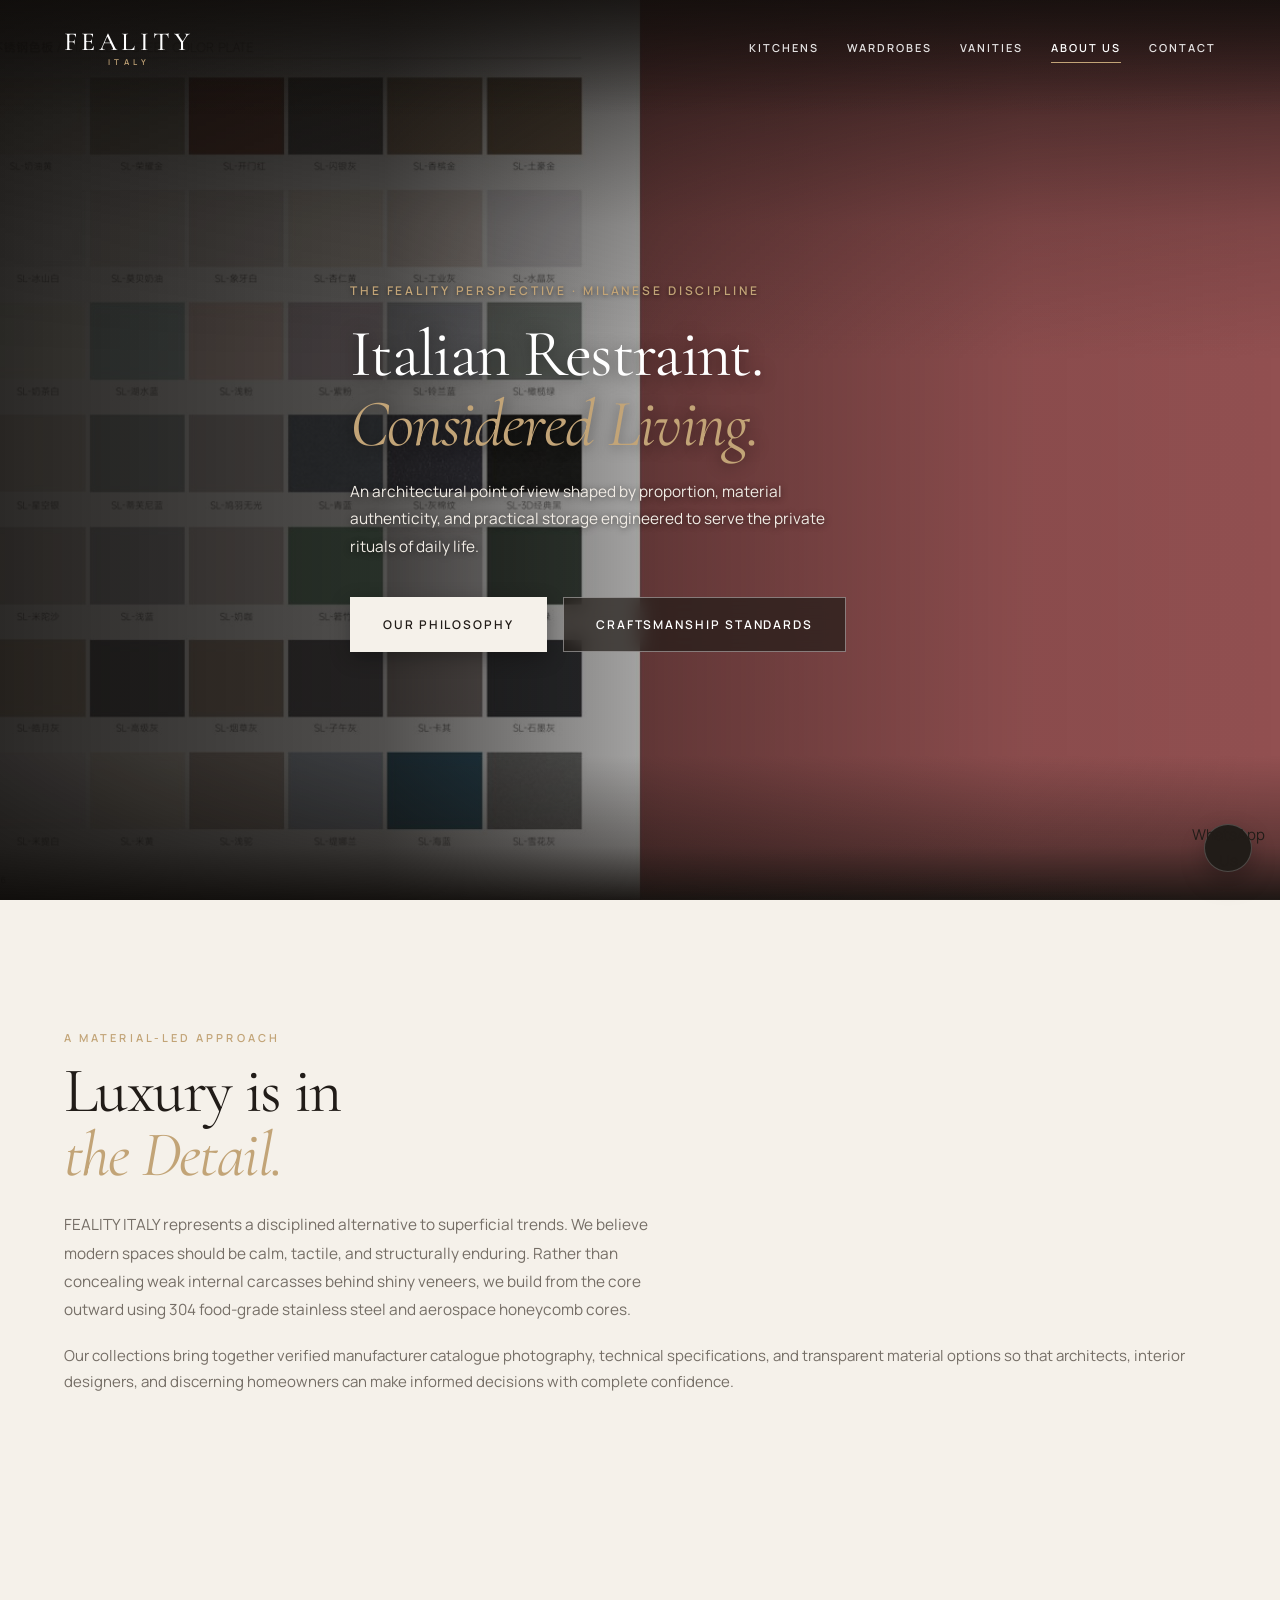
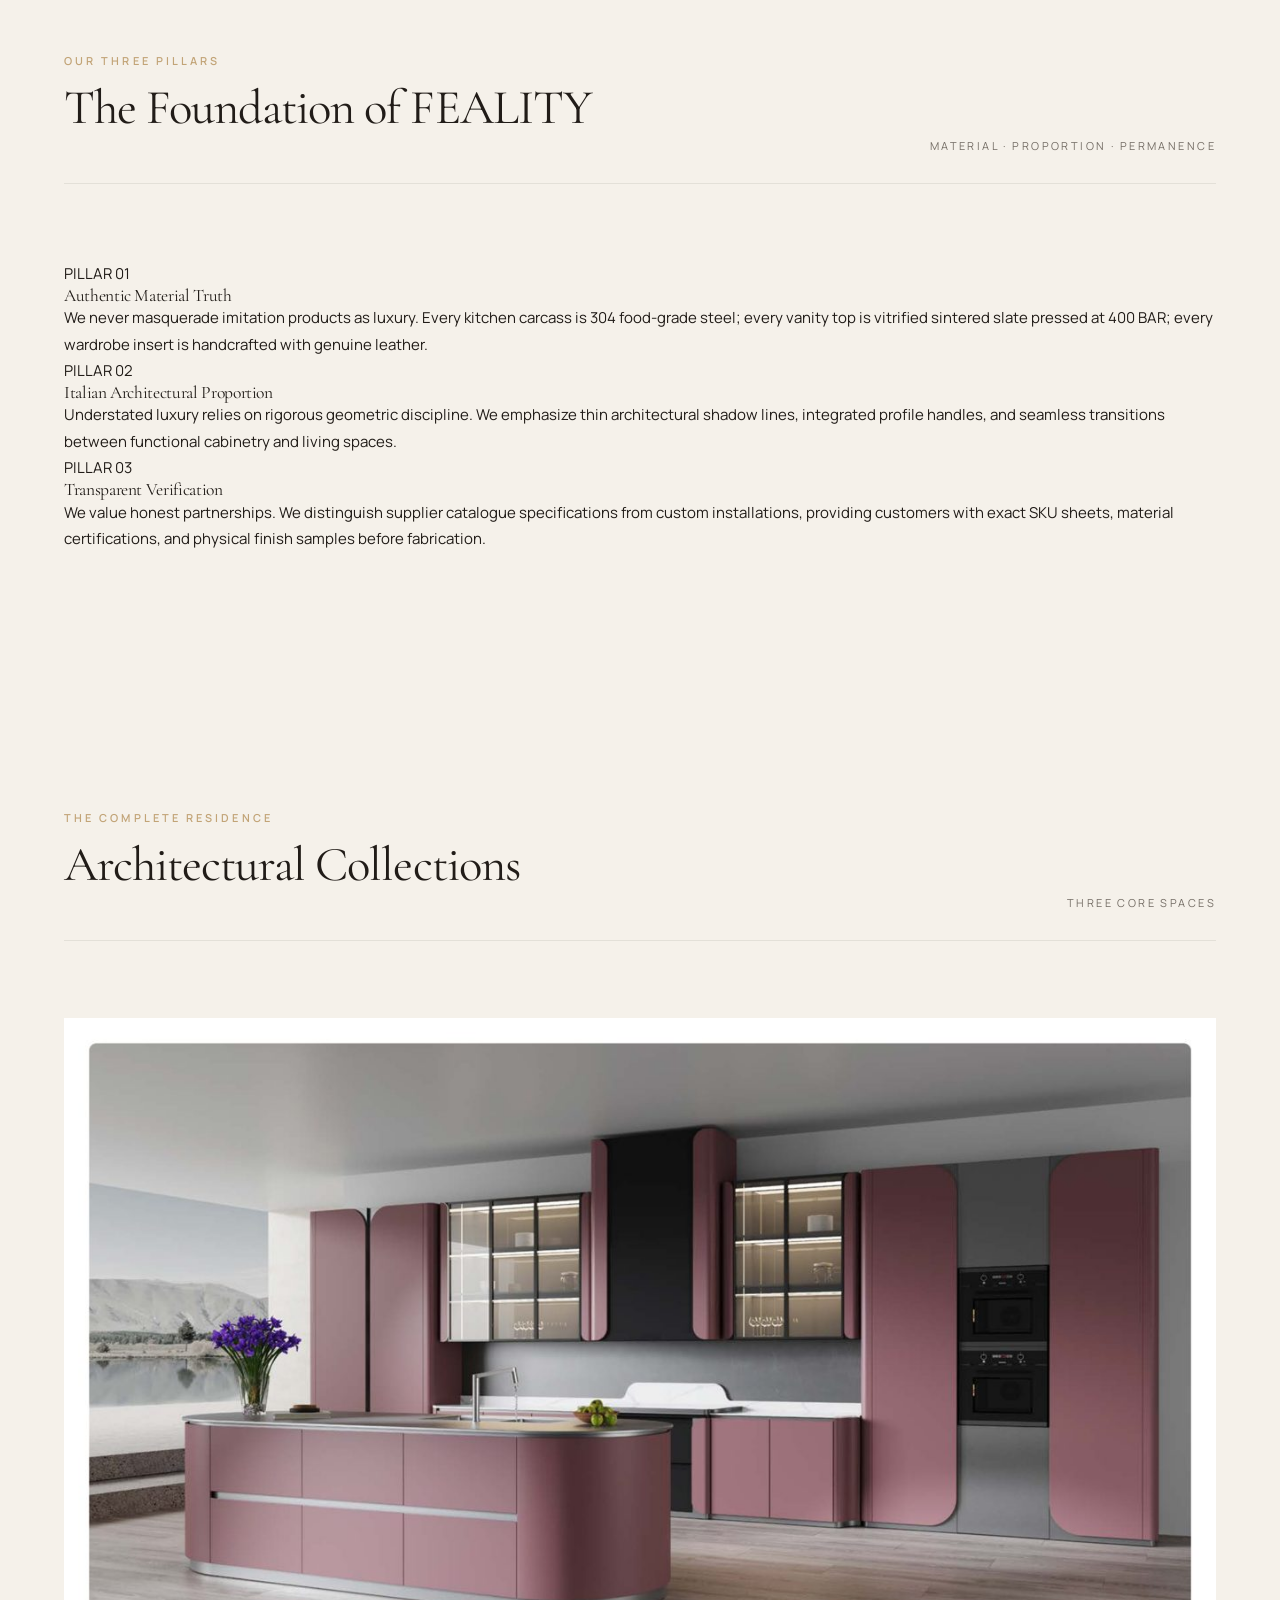
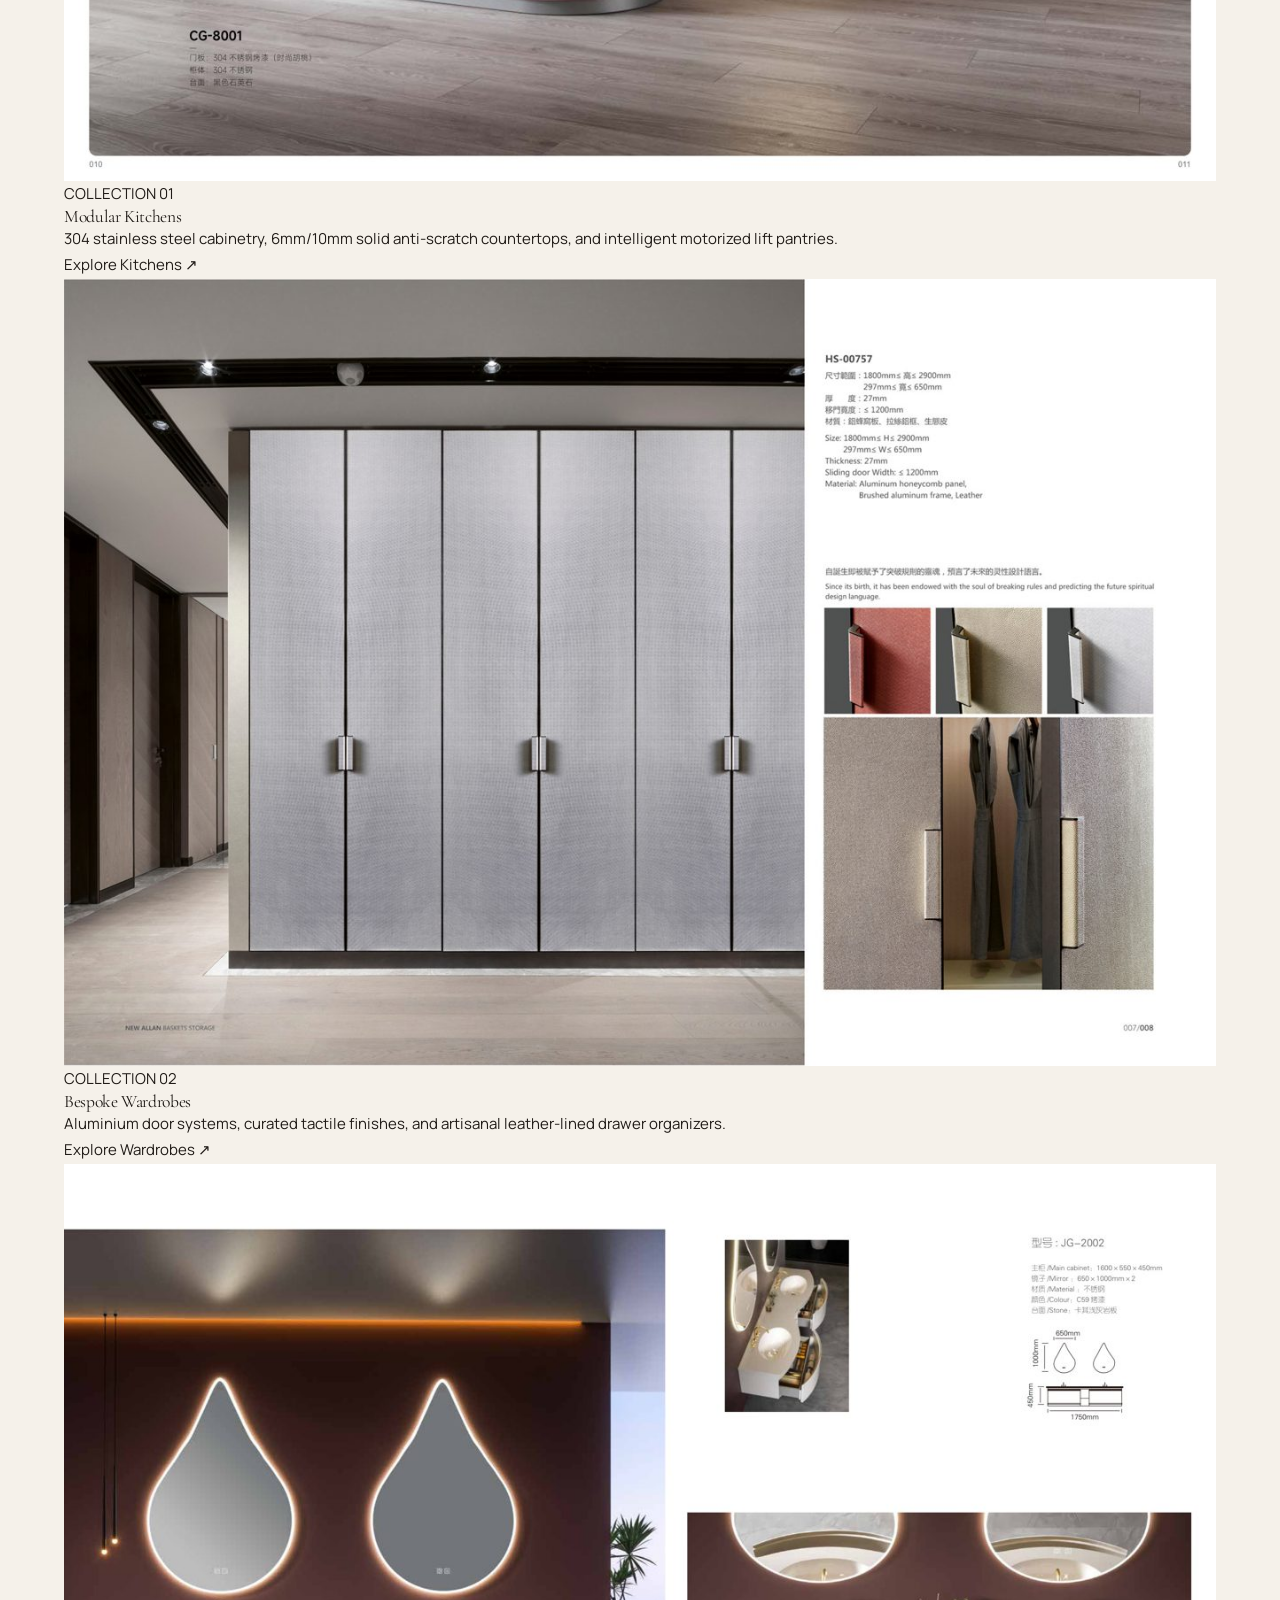
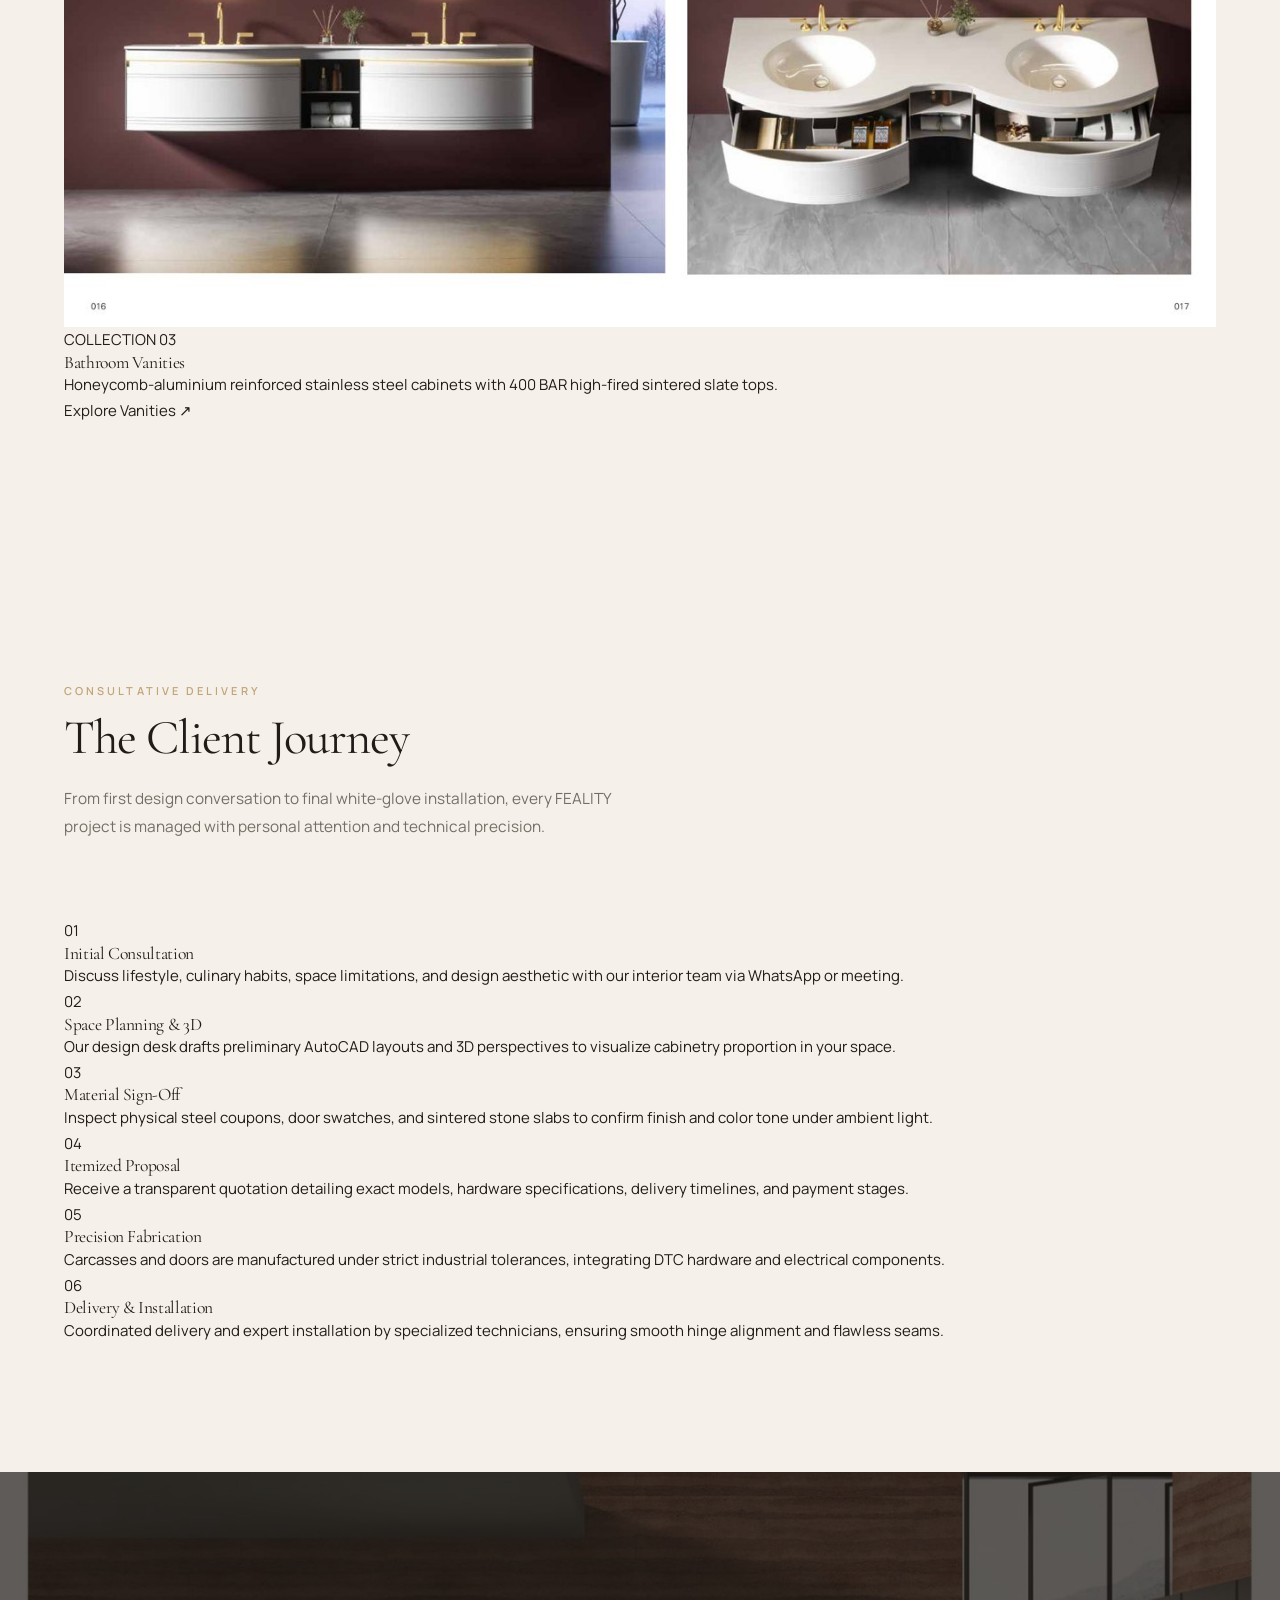
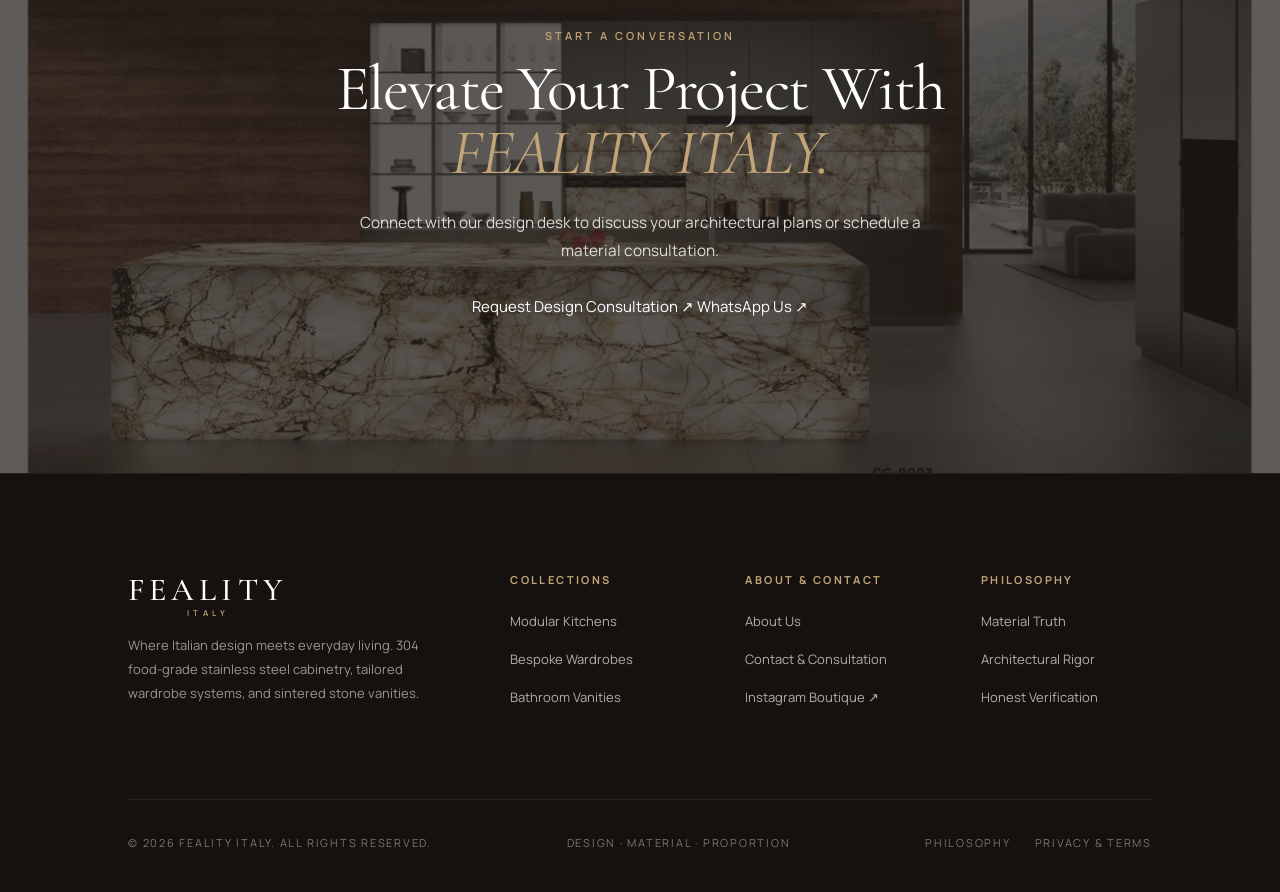
==== commit a3aaf59c: "Refine hero visibility, contrast, animations, and focus primary navigation on 5 core sections" ====
--- a/about.html
+++ b/about.html
@@ -5,7 +5,7 @@
   <meta name="viewport" content="width=device-width, initial-scale=1">
   <meta name="theme-color" content="#211C18">
   <meta name="description" content="About FEALITY ITALY — A material-led approach to contemporary Italian interior architecture, 304 stainless steel cabinetry, and purposeful craftsmanship.">
-  <title>About FEALITY ITALY | Architectural Philosophy & Craft</title>
+  <title>About Us | FEALITY ITALY — Architectural Heritage & Philosophy</title>
   <link rel="canonical" href="https://sarfaraj666.github.io/Webssiteee/about.html">
   
   <meta property="og:type" content="website">
@@ -35,15 +35,11 @@
     </a>
 
     <nav class="desktop-nav" aria-label="Main Navigation">
-      <a class="nav-link" href="index.html">Home</a>
       <a class="nav-link" href="kitchen.html">Kitchens</a>
       <a class="nav-link" href="wardrobe.html">Wardrobes</a>
       <a class="nav-link" href="vanity.html">Vanities</a>
-      <a class="nav-link" href="materials.html">Materials & Finishes</a>
-      <a class="nav-link active" href="about.html">About</a>
-      <a class="nav-link" href="franchise.html">Franchise</a>
+      <a class="nav-link active" href="about.html">About Us</a>
       <a class="nav-link" href="contact.html">Contact</a>
-      <a href="contact.html" class="header-enquire-btn">Enquire ↗</a>
     </nav>
 
     <button class="menu-btn" aria-label="Toggle navigation menu" aria-expanded="false">
@@ -55,17 +51,14 @@
   <!-- Mobile Drawer -->
   <div class="mobile-drawer" aria-label="Mobile Navigation">
     <nav class="mobile-nav-links">
-      <a href="index.html">Home</a>
       <a href="kitchen.html">Kitchens</a>
       <a href="wardrobe.html">Wardrobes</a>
       <a href="vanity.html">Vanities</a>
-      <a href="materials.html">Materials & Finishes</a>
-      <a class="active" href="about.html">About FEALITY</a>
-      <a href="franchise.html">Franchise</a>
-      <a href="contact.html">Contact & Consultation</a>
+      <a class="active" href="about.html">About Us</a>
+      <a href="contact.html">Contact</a>
     </nav>
     <div class="mobile-drawer-footer">
-      <button class="text-link text-link-gold js-wa-link" data-message="Hello FEALITY ITALY, I would like to arrange a brand consultation.">WhatsApp Consultation ↗</button>
+      <button class="btn-hero-primary js-wa-link" data-message="Hello FEALITY ITALY, I would like to arrange a brand consultation.">WhatsApp Consultation ↗</button>
       <a class="text-link" href="contact.html">Contact Us ↗</a>
     </div>
   </div>
@@ -76,12 +69,12 @@
       <div class="hero-media" style="background-image: url('assets/images/kitchen-finish-palettes.jpg');" role="img" aria-label="FEALITY finish palette swatches and material textures"></div>
       <div class="hero-overlay"></div>
       <div class="container hero-content">
-        <span class="eyebrow eyebrow-light">THE FEALITY PERSPECTIVE · MILANESE DISCIPLINE</span>
+        <span class="hero-eyebrow">THE FEALITY PERSPECTIVE · MILANESE DISCIPLINE</span>
         <h1 class="hero-title">Italian Restraint.<br><em>Considered Living.</em></h1>
         <p class="hero-description">An architectural point of view shaped by proportion, material authenticity, and practical storage engineered to serve the private rituals of daily life.</p>
         <div class="hero-actions">
-          <a class="text-link" href="#philosophy">Our Philosophy <span>↘</span></a>
-          <a class="text-link" href="#craft" style="opacity: 0.8;">Craftsmanship Standards <span>↘</span></a>
+          <a class="btn-hero-primary" href="#philosophy">OUR PHILOSOPHY</a>
+          <a class="btn-hero-secondary" href="#craft">CRAFTSMANSHIP STANDARDS</a>
         </div>
       </div>
     </section>
@@ -263,15 +256,13 @@
             <li><a href="kitchen.html">Modular Kitchens</a></li>
             <li><a href="wardrobe.html">Bespoke Wardrobes</a></li>
             <li><a href="vanity.html">Bathroom Vanities</a></li>
-            <li><a href="materials.html">Materials & Finishes</a></li>
           </ul>
         </div>
 
         <div class="footer-col">
-          <h4>BRAND & PARTNERSHIP</h4>
+          <h4>ABOUT & CONTACT</h4>
           <ul>
-            <li><a href="about.html">About FEALITY</a></li>
-            <li><a href="franchise.html">Franchise Showrooms</a></li>
+            <li><a href="about.html">About Us</a></li>
             <li><a href="contact.html">Contact & Consultation</a></li>
             <li><a href="https://www.instagram.com/hardware_boutique_2.0/" target="_blank" rel="noopener">Instagram Boutique ↗</a></li>
           </ul>
--- a/css/site.css
+++ b/css/site.css
@@ -13,8 +13,9 @@
   --deep-espresso: #211C18;
   --deep-espresso-translucent: rgba(33, 28, 24, 0.92);
   --charcoal: #2A2522;
-  --champagne-gold: #B39A70;
-  --champagne-gold-light: #CBB48C;
+  --champagne-gold: #C2A477;
+  --champagne-gold-light: #D4BC95;
+  --text-light-secondary: #F1ECE5;
   --warm-white: #FFFFFF;
   --text-primary: #211C18;
   --text-muted: #756E66;
@@ -483,8 +484,8 @@
   min-height: 100vh;
   min-height: 100svh;
   display: flex;
-  align-items: flex-end;
-  padding: 0 0 clamp(64px, 9vh, 110px);
+  align-items: center;
+  padding: calc(var(--header-height) + 24px) 0 48px;
   overflow: hidden;
   background-color: var(--deep-espresso);
 }
@@ -505,30 +506,49 @@
   transform: scale(1.03);
 }
 
-/* Restrained directional gradient: preserves natural kitchen tones, ensures legibility, and blends seamlessly */
+/* Restrained directional gradient: preserves natural kitchen tones while maximizing text legibility */
 .hero-overlay {
   position: absolute;
   inset: 0;
   background: 
-    linear-gradient(180deg, rgba(14, 12, 10, 0.65) 0%, rgba(14, 12, 10, 0) 25%),
-    linear-gradient(to top right, rgba(14, 12, 10, 0.72) 0%, rgba(14, 12, 10, 0.25) 45%, transparent 75%),
-    linear-gradient(0deg, rgba(24, 20, 17, 0.95) 0%, rgba(24, 20, 17, 0.5) 6%, transparent 16%);
+    /* Top vignette for transparent header readability */
+    linear-gradient(180deg, rgba(14, 12, 10, 0.75) 0%, rgba(14, 12, 10, 0.15) 25%, transparent 40%),
+    /* Full-width continuous directional gradient: darker behind text on left, fading smoothly across */
+    linear-gradient(90deg, rgba(14, 12, 10, 0.88) 0%, rgba(14, 12, 10, 0.72) 30%, rgba(14, 12, 10, 0.35) 52%, rgba(14, 12, 10, 0.06) 80%, transparent 100%),
+    /* Bottom seamless fade into next section */
+    linear-gradient(0deg, rgba(24, 20, 17, 0.95) 0%, rgba(24, 20, 17, 0.4) 6%, transparent 16%);
 }
 
 .hero-content {
   position: relative;
   z-index: 2;
-  max-width: 680px;
+  max-width: 580px;
+  background: none;
+  padding: 0;
+  margin-bottom: 2.5rem;
+}
+
+.hero-eyebrow {
+  font-family: var(--font-sans);
+  font-size: 0.75rem;
+  letter-spacing: 0.24em;
+  font-weight: 600;
+  text-transform: uppercase;
+  color: var(--champagne-gold);
+  display: block;
+  margin-bottom: 1.125rem;
+  text-shadow: 0 1px 4px rgba(0, 0, 0, 0.6);
 }
 
 .hero-title {
   font-family: var(--font-serif);
-  font-size: clamp(2rem, 5vw, 4.25rem);
+  font-size: clamp(2.5rem, 5.2vw, 4.25rem);
   font-weight: 400;
-  line-height: 1.05;
+  line-height: 1.04;
   letter-spacing: -0.025em;
-  margin: 0.75rem 0 1.25rem;
-  color: var(--warm-white);
+  margin: 0 0 1.25rem;
+  color: #FFFFFF;
+  text-shadow: 0 2px 16px rgba(0, 0, 0, 0.5);
   overflow-wrap: break-word;
 }
 
@@ -536,20 +556,81 @@
   font-style: italic;
   font-weight: 400;
   color: var(--champagne-gold);
+  text-shadow: 0 2px 14px rgba(0, 0, 0, 0.5);
 }
 
 .hero-description {
-  font-size: clamp(0.9375rem, 1.25vw, 1.0625rem);
-  color: rgba(255, 255, 255, 0.85);
-  line-height: 1.85;
+  font-family: var(--font-sans);
+  font-size: clamp(0.9375rem, 1.2vw, 1.0625rem);
+  color: var(--text-light-secondary);
+  line-height: 1.8;
   max-width: 520px;
-  margin-bottom: 2rem;
+  margin: 0 0 2.25rem;
+  text-shadow: 0 1px 6px rgba(0, 0, 0, 0.6);
 }
 
 .hero-actions {
   display: flex;
   align-items: center;
-  gap: 32px;
+  flex-wrap: wrap;
+  gap: 16px;
+}
+
+/* Primary CTA: EXPLORE COLLECTIONS */
+.btn-hero-primary {
+  display: inline-flex;
+  align-items: center;
+  justify-content: center;
+  gap: 10px;
+  background-color: #F5F1EA;
+  color: #211C18;
+  font-family: var(--font-sans);
+  font-size: 0.75rem;
+  font-weight: 600;
+  letter-spacing: 0.16em;
+  text-transform: uppercase;
+  padding: 16px 32px;
+  border: 1px solid #F5F1EA;
+  cursor: pointer;
+  box-shadow: 0 6px 20px rgba(0, 0, 0, 0.3);
+  transition: background-color var(--transition), color var(--transition), border-color var(--transition), transform var(--transition), box-shadow var(--transition);
+}
+
+.btn-hero-primary:hover, .btn-hero-primary:focus-visible {
+  background-color: var(--champagne-gold);
+  border-color: var(--champagne-gold);
+  color: #FFFFFF;
+  transform: translateY(-2px);
+  box-shadow: 0 10px 28px rgba(194, 164, 119, 0.35);
+}
+
+/* Secondary CTA: DISCOVER FEALITY */
+.btn-hero-secondary {
+  display: inline-flex;
+  align-items: center;
+  justify-content: center;
+  gap: 10px;
+  background-color: rgba(33, 28, 24, 0.7);
+  backdrop-filter: blur(10px);
+  -webkit-backdrop-filter: blur(10px);
+  color: #FFFFFF;
+  font-family: var(--font-sans);
+  font-size: 0.75rem;
+  font-weight: 600;
+  letter-spacing: 0.16em;
+  text-transform: uppercase;
+  padding: 16px 32px;
+  border: 1px solid rgba(255, 255, 255, 0.4);
+  cursor: pointer;
+  transition: background-color var(--transition), color var(--transition), border-color var(--transition), transform var(--transition), box-shadow var(--transition);
+}
+
+.btn-hero-secondary:hover, .btn-hero-secondary:focus-visible {
+  background-color: #211C18;
+  border-color: var(--champagne-gold);
+  color: var(--champagne-gold);
+  transform: translateY(-2px);
+  box-shadow: 0 8px 24px rgba(0, 0, 0, 0.45);
 }
 
 /* ==========================================================================
@@ -1465,10 +1546,59 @@
   }
 }
 
+/* ==========================================================================
+   SMOOTH REVEAL ANIMATIONS & PAGE TRANSITIONS
+   ========================================================================== */
+.reveal-on-scroll {
+  opacity: 0;
+  transform: translateY(24px);
+  transition: opacity 0.8s cubic-bezier(0.16, 1, 0.3, 1), transform 0.8s cubic-bezier(0.16, 1, 0.3, 1);
+  will-change: opacity, transform;
+}
+
+.reveal-on-scroll.is-revealed {
+  opacity: 1;
+  transform: translateY(0);
+}
+
+.collection-media-wrap {
+  overflow: hidden;
+}
+
+.collection-media-wrap img,
+.collection-media-wrap .collection-media {
+  transition: transform 0.8s cubic-bezier(0.16, 1, 0.3, 1);
+  will-change: transform;
+}
+
+.collection-feature:hover .collection-media-wrap img,
+.collection-feature:hover .collection-media-wrap .collection-media,
+.model-card:hover .model-card-media {
+  transform: scale(1.03);
+}
+
+/* Subtle page fade transition */
+body {
+  opacity: 1;
+  transition: opacity 0.25s ease;
+}
+
+body.page-fade-out {
+  opacity: 0;
+}
+
 /* Accessibility: Reduced Motion */
 @media (prefers-reduced-motion: reduce) {
   html {
     scroll-behavior: auto;
+  }
+  .reveal-on-scroll {
+    opacity: 1 !important;
+    transform: none !important;
+    transition: none !important;
+  }
+  body {
+    transition: none !important;
   }
   *, *::before, *::after {
     animation-duration: 0.01ms !important;
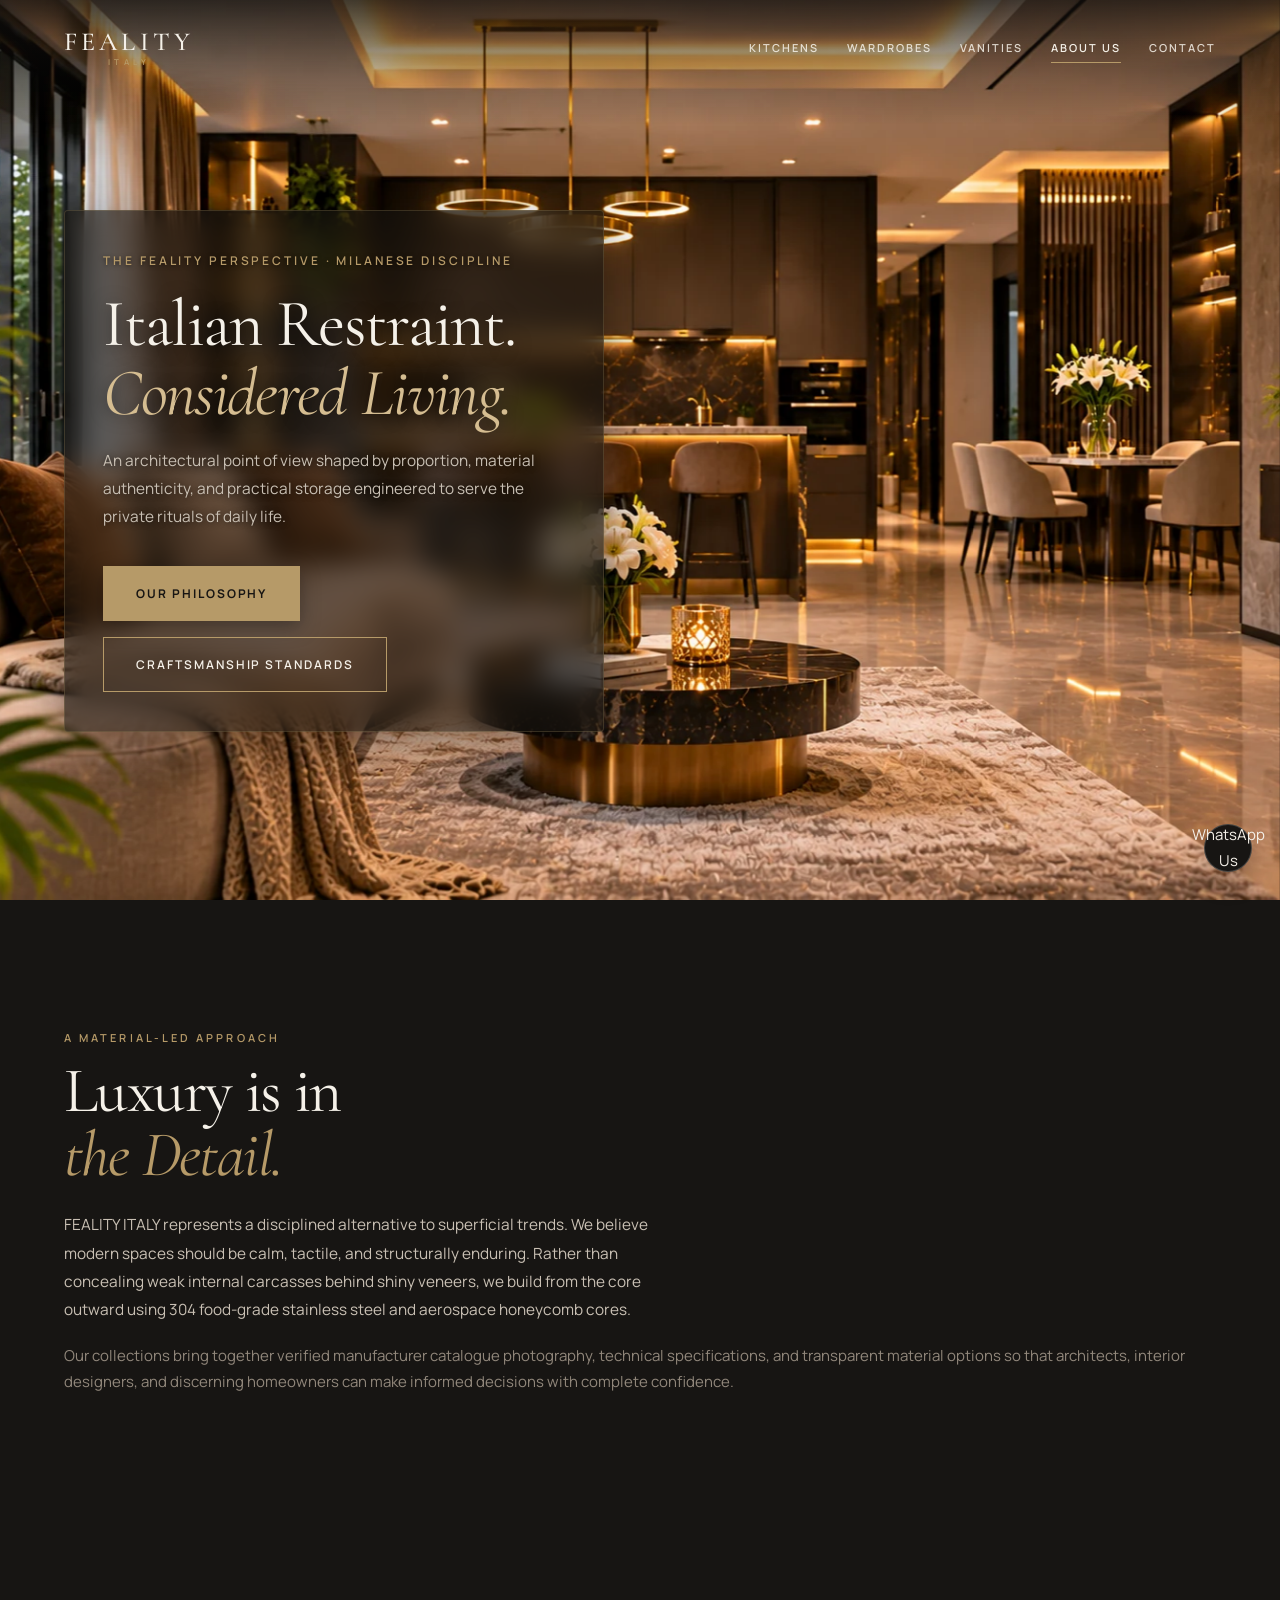
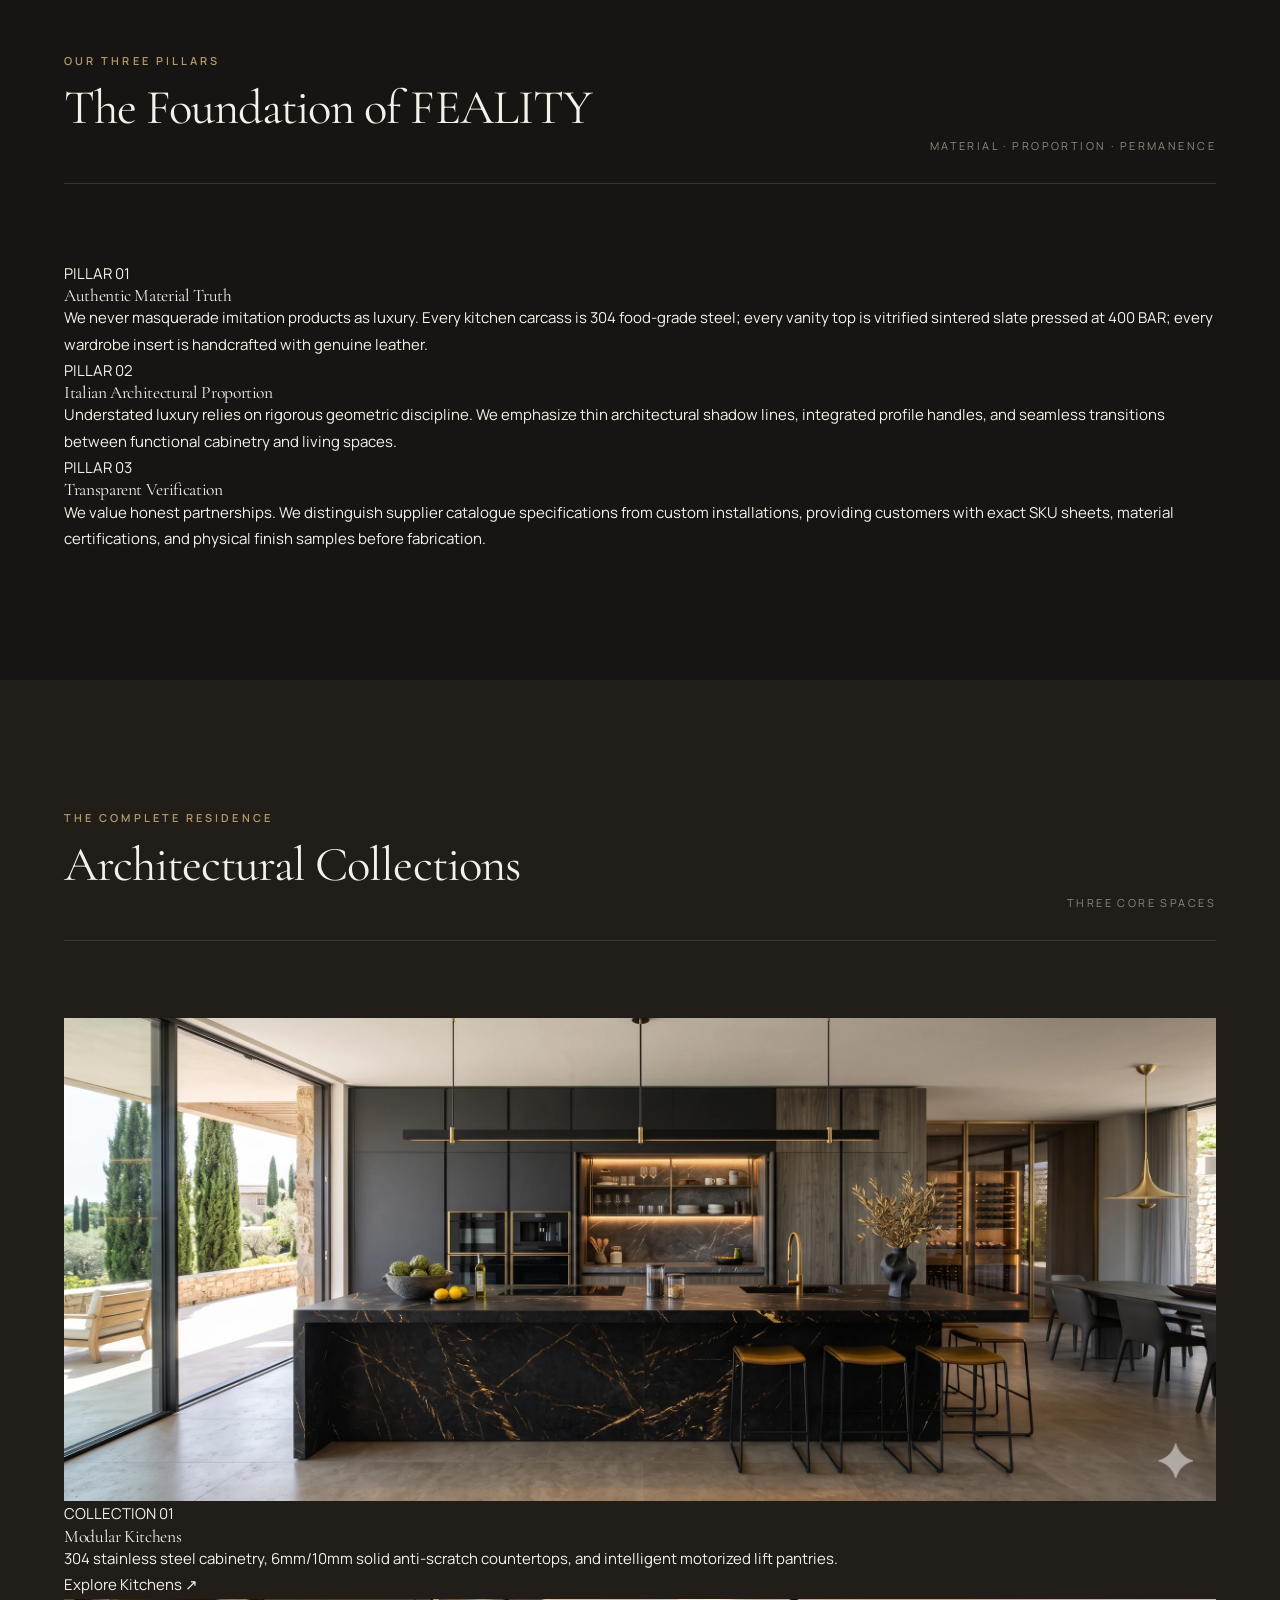
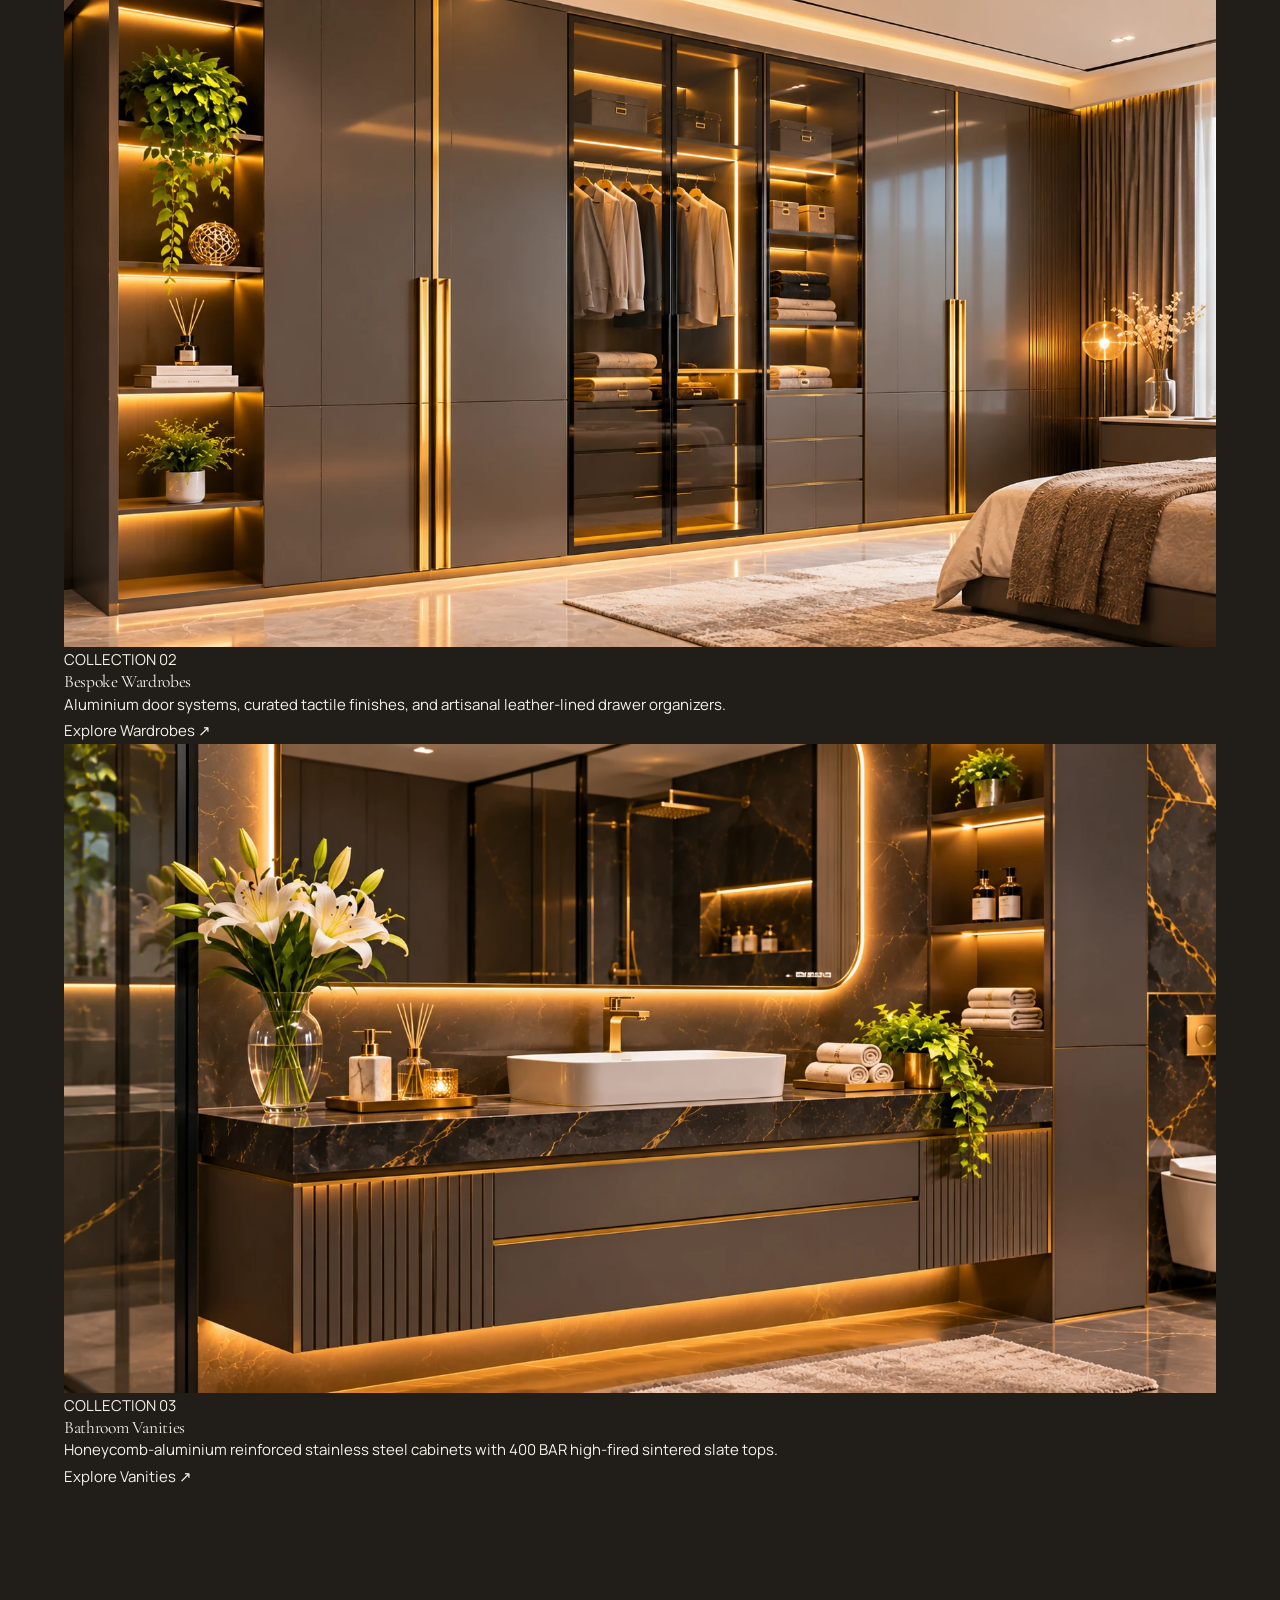
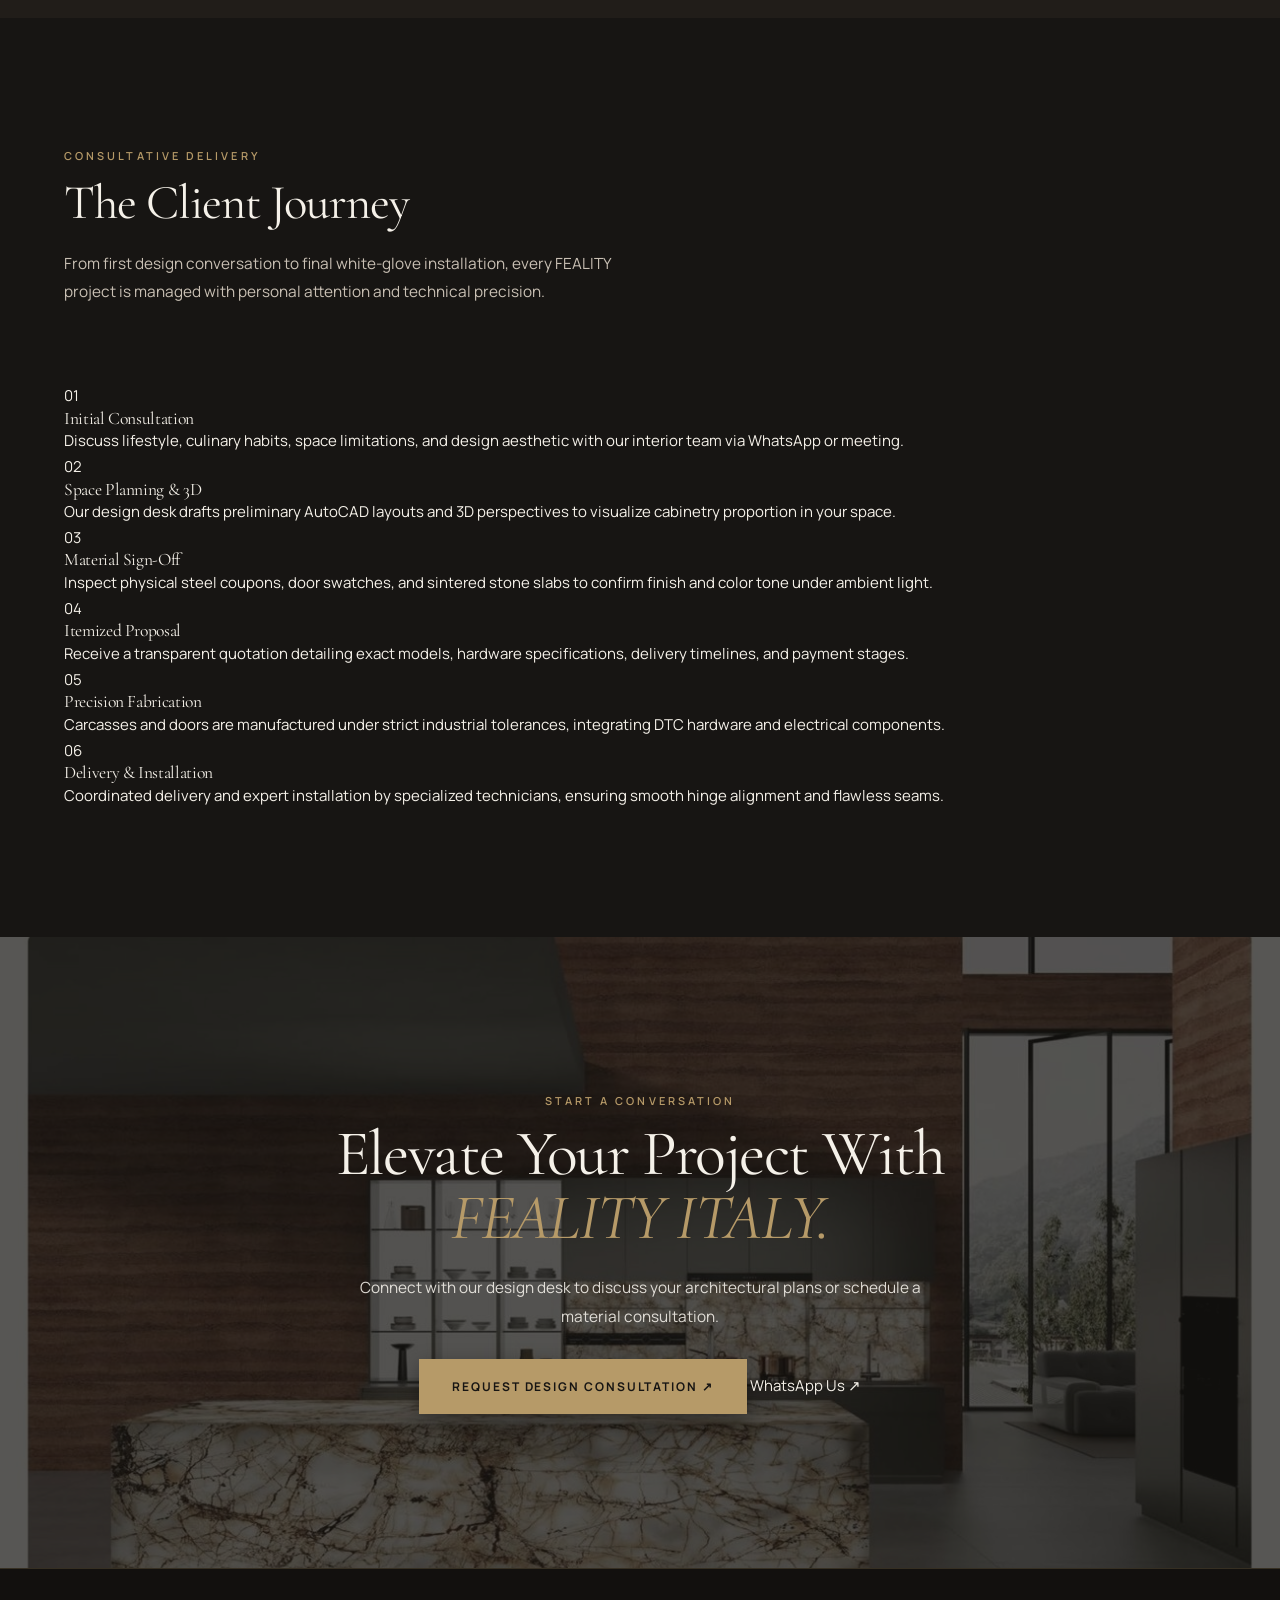
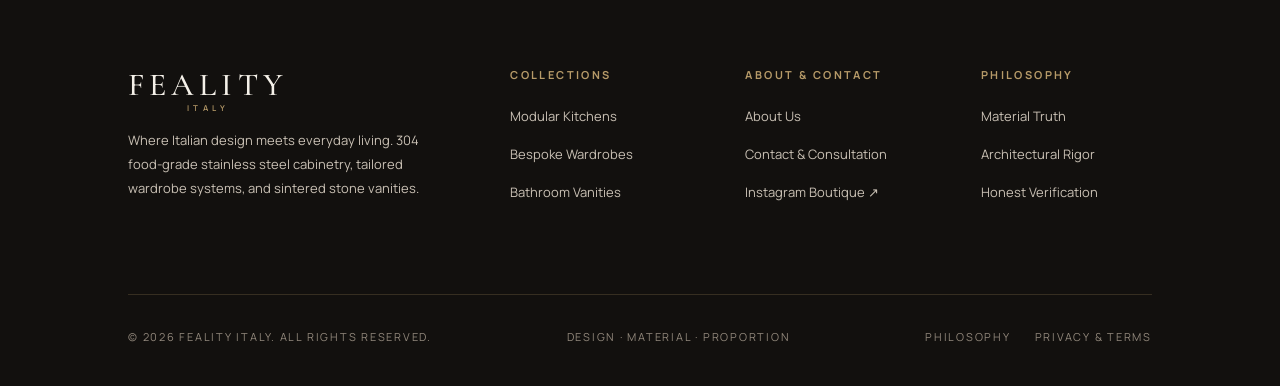
==== commit 0cb5296e: "feat(media): integrate 25 high-resolution interior assets across all collections and refine dark lux" ====
--- a/about.html
+++ b/about.html
@@ -11,7 +11,7 @@
   <meta property="og:type" content="website">
   <meta property="og:title" content="About FEALITY ITALY | Architectural Philosophy & Craft">
   <meta property="og:description" content="Discover FEALITY ITALY's design philosophy, material rigor, and quiet luxury.">
-  <meta property="og:image" content="assets/images/kitchen-finish-palettes.jpg">
+  <meta property="og:image" content="assets/images/feality-about-interior.jpg">
   
   <link rel="stylesheet" href="css/site.css">
   
@@ -66,15 +66,19 @@
   <main>
     <!-- HERO -->
     <section class="hero">
-      <div class="hero-media" style="background-image: url('assets/images/kitchen-finish-palettes.jpg');" role="img" aria-label="FEALITY finish palette swatches and material textures"></div>
+      <div class="hero-media" style="background-image: url('assets/images/feality-about-interior.webp');" role="img" aria-label="FEALITY open-plan luxury living space with integrated Italian kitchen and dining suite"></div>
       <div class="hero-overlay"></div>
-      <div class="container hero-content">
-        <span class="hero-eyebrow">THE FEALITY PERSPECTIVE · MILANESE DISCIPLINE</span>
-        <h1 class="hero-title">Italian Restraint.<br><em>Considered Living.</em></h1>
-        <p class="hero-description">An architectural point of view shaped by proportion, material authenticity, and practical storage engineered to serve the private rituals of daily life.</p>
-        <div class="hero-actions">
-          <a class="btn-hero-primary" href="#philosophy">OUR PHILOSOPHY</a>
-          <a class="btn-hero-secondary" href="#craft">CRAFTSMANSHIP STANDARDS</a>
+      <div class="container">
+        <div class="hero-inner">
+          <div class="hero-content">
+            <span class="hero-eyebrow">THE FEALITY PERSPECTIVE · MILANESE DISCIPLINE</span>
+            <h1 class="hero-title">Italian Restraint.<br><em>Considered Living.</em></h1>
+            <p class="hero-description">An architectural point of view shaped by proportion, material authenticity, and practical storage engineered to serve the private rituals of daily life.</p>
+            <div class="hero-actions">
+              <a class="btn-hero-primary" href="#philosophy">OUR PHILOSOPHY</a>
+              <a class="btn-hero-secondary" href="#craft">CRAFTSMANSHIP STANDARDS</a>
+            </div>
+          </div>
         </div>
       </div>
     </section>
@@ -139,7 +143,7 @@
 
         <div class="grid-3">
           <article class="collection-card">
-            <img src="assets/images/kitchen-304-walnut.jpg" alt="FEALITY Kitchen collection" loading="lazy">
+            <img src="assets/images/feality-kitchen-wide-angle.webp" alt="FEALITY Kitchen collection wide-angle architectural suite" loading="lazy">
             <div class="collection-card-overlay"></div>
             <div class="collection-card-content">
               <span class="collection-number">COLLECTION 01</span>
@@ -150,7 +154,7 @@
           </article>
 
           <article class="collection-card">
-            <img src="assets/images/wardrobe-door-blue-texture.jpg" alt="FEALITY Wardrobe collection" loading="lazy">
+            <img src="assets/images/feality-wardrobe-hero.webp" alt="FEALITY Wardrobe collection floor-to-ceiling modular suite" loading="lazy">
             <div class="collection-card-overlay"></div>
             <div class="collection-card-content">
               <span class="collection-number">COLLECTION 02</span>
@@ -161,7 +165,7 @@
           </article>
 
           <article class="collection-card">
-            <img src="assets/images/vanity-jg2002.jpg" alt="FEALITY Vanity collection" loading="lazy">
+            <img src="assets/images/feality-vanity-hero.webp" alt="FEALITY Vanity collection opulent floating bathroom suite" loading="lazy">
             <div class="collection-card-overlay"></div>
             <div class="collection-card-content">
               <span class="collection-number">COLLECTION 03</span>
--- a/css/site.css
+++ b/css/site.css
@@ -6,22 +6,29 @@
 @import url('https://fonts.googleapis.com/css2?family=Cormorant+Garamond:ital,wght@0,300;0,400;0,500;0,600;1,400&family=Manrope:wght@300;400;500;600;700&display=swap');
 
 :root {
-  /* Brand Palette */
-  --warm-ivory: #F5F1EA;
-  --limestone: #EBE5DB;
-  --limestone-light: #F0ECE4;
-  --deep-espresso: #211C18;
-  --deep-espresso-translucent: rgba(33, 28, 24, 0.92);
-  --charcoal: #2A2522;
-  --champagne-gold: #C2A477;
-  --champagne-gold-light: #D4BC95;
-  --text-light-secondary: #F1ECE5;
-  --warm-white: #FFFFFF;
-  --text-primary: #211C18;
-  --text-muted: #756E66;
-  --text-muted-light: #9E968D;
-  --border-subtle: rgba(33, 28, 24, 0.08);
-  --border-subtle-light: rgba(255, 255, 255, 0.12);
+  /* Official FEALITY Dark Luxury & Champagne Gold System */
+  --bg-primary: #171513;                       /* Primary background */
+  --bg-secondary: #211D19;                     /* Secondary background */
+  --bg-elevated: #29241F;                      /* Elevated surface */
+  --champagne-gold: #B69A68;                   /* Champagne gold */
+  --antique-gold: #D5BD91;                     /* Light antique gold */
+  --text-primary: #F5F1E9;                     /* Primary text */
+  --text-secondary: #C9C0B4;                   /* Secondary text */
+  --text-muted: #91877B;                       /* Muted text */
+  --divider-subtle: rgba(182, 154, 104, 0.22); /* Subtle divider */
+
+  /* Legacy aliases mapped directly to new dark luxury tokens */
+  --warm-ivory: var(--text-primary);
+  --limestone: var(--bg-elevated);
+  --limestone-light: var(--bg-secondary);
+  --deep-espresso: var(--bg-primary);
+  --deep-espresso-translucent: rgba(23, 21, 19, 0.94);
+  --charcoal: var(--bg-elevated);
+  --champagne-gold-light: var(--antique-gold);
+  --text-light-secondary: var(--text-secondary);
+  --warm-white: var(--text-primary);
+  --border-subtle: var(--divider-subtle);
+  --border-subtle-light: var(--divider-subtle);
 
   /* Typography */
   --font-serif: 'Cormorant Garamond', Georgia, serif;
@@ -46,7 +53,7 @@
   scroll-behavior: smooth;
   scroll-padding-top: var(--header-height-scrolled);
   font-size: 16px;
-  background-color: var(--warm-ivory);
+  background-color: var(--bg-primary);
   color: var(--text-primary);
 }
 
@@ -55,7 +62,7 @@
   font-size: 0.9375rem;
   line-height: 1.75;
   color: var(--text-primary);
-  background-color: var(--warm-ivory);
+  background-color: var(--bg-primary);
   overflow-x: hidden;
   max-width: 100vw;
   -webkit-font-smoothing: antialiased;
@@ -162,7 +169,7 @@
 
 .lead-text {
   font-size: clamp(0.9375rem, 1.2vw, 1.0625rem);
-  color: var(--text-muted);
+  color: var(--text-secondary);
   line-height: 1.85;
   max-width: 600px;
 }
@@ -181,29 +188,30 @@
   font-weight: 700;
   letter-spacing: 0.2em;
   text-transform: uppercase;
-  color: inherit;
+  color: var(--text-primary);
   padding-bottom: 4px;
-  border-bottom: 1px solid currentColor;
+  border-bottom: 1px solid var(--divider-subtle);
   transition: all var(--transition);
 }
 
 .text-link:hover {
-  color: var(--champagne-gold);
-  border-color: var(--champagne-gold);
-  gap: 16px;
+  color: var(--antique-gold);
+  border-bottom-color: var(--champagne-gold);
+  gap: 14px;
 }
 
 .text-link-gold {
   color: var(--champagne-gold);
-  border-color: rgba(179, 154, 112, 0.5);
+  border-bottom-color: var(--champagne-gold);
 }
 
 .text-link-gold:hover {
-  border-color: var(--champagne-gold);
-  gap: 16px;
-}
-
-.btn-minimal {
+  color: var(--antique-gold);
+  border-bottom-color: var(--antique-gold);
+  gap: 14px;
+}
+
+.btn-minimal, .btn-gold {
   display: inline-flex;
   align-items: center;
   justify-content: center;
@@ -214,49 +222,59 @@
   font-weight: 700;
   letter-spacing: 0.16em;
   text-transform: uppercase;
-  background-color: var(--deep-espresso);
-  color: var(--warm-white);
-  border: 1px solid var(--deep-espresso);
+  background-color: var(--champagne-gold);
+  color: var(--bg-primary);
+  border: 1px solid var(--champagne-gold);
   transition: all var(--transition);
   cursor: pointer;
 }
 
-.btn-minimal:hover {
+.btn-minimal:hover, .btn-gold:hover {
+  background-color: var(--antique-gold);
+  border-color: var(--antique-gold);
+  color: var(--bg-primary);
+}
+
+.btn-minimal-white {
+  background-color: var(--text-primary);
+  color: var(--bg-primary);
+  border-color: var(--text-primary);
+}
+
+.btn-minimal-white:hover {
+  background-color: var(--antique-gold);
+  border-color: var(--antique-gold);
+  color: var(--bg-primary);
+}
+
+.btn-minimal-outline-white, .btn-outline {
+  display: inline-flex;
+  align-items: center;
+  justify-content: center;
+  gap: 12px;
+  padding: 13px 26px;
+  font-family: var(--font-sans);
+  font-size: 0.6875rem;
+  font-weight: 600;
+  letter-spacing: 0.16em;
+  text-transform: uppercase;
   background-color: transparent;
-  color: var(--deep-espresso);
-}
-
-.btn-minimal-white {
-  background-color: var(--warm-white);
-  color: var(--deep-espresso);
-  border-color: var(--warm-white);
-}
-
-.btn-minimal-white:hover {
-  background-color: transparent;
-  color: var(--warm-white);
-}
-
-.btn-minimal-outline-white {
-  background-color: transparent;
-  color: var(--warm-white);
-  border-color: rgba(255, 255, 255, 0.4);
-}
-
-.btn-minimal-outline-white:hover {
-  border-color: var(--warm-white);
-  background-color: rgba(255, 255, 255, 0.1);
-}
-
-.btn-minimal-gold {
-  background-color: var(--champagne-gold);
-  color: var(--warm-white);
-  border-color: var(--champagne-gold);
-}
-
-.btn-minimal-gold:hover {
-  background-color: transparent;
-  color: var(--champagne-gold);
+  color: var(--text-primary);
+  border: 1px solid var(--champagne-gold);
+  transition: all var(--transition);
+  cursor: pointer;
+}
+
+.btn-minimal-outline-white:hover, .btn-outline:hover {
+  border-color: var(--antique-gold);
+  color: var(--antique-gold);
+  background-color: rgba(182, 154, 104, 0.1);
+}
+
+.btn-sm {
+  padding: 10px 20px;
+  font-size: 0.625rem;
+  letter-spacing: 0.14em;
 }
 
 /* ==========================================================================
@@ -274,7 +292,7 @@
   align-items: center;
   justify-content: space-between;
   z-index: 1000;
-  color: var(--warm-white);
+  color: var(--text-primary);
   background: transparent;
   border-bottom: 1px solid transparent;
   box-shadow: none;
@@ -286,20 +304,20 @@
   content: "";
   position: absolute;
   inset: 0;
-  height: 120%;
-  background: linear-gradient(180deg, rgba(15, 12, 10, 0.65) 0%, rgba(15, 12, 10, 0.2) 65%, transparent 100%);
+  height: 130%;
+  background: linear-gradient(180deg, rgba(17, 15, 13, 0.8) 0%, rgba(17, 15, 13, 0.22) 65%, transparent 100%);
   pointer-events: none;
   transition: opacity var(--transition);
   z-index: -1;
 }
 
-/* Scrolled state */
+/* Scrolled state: deep charcoal translucent background */
 .site-header.scrolled {
   height: var(--header-height-scrolled);
-  background-color: rgba(24, 20, 17, 0.94);
+  background-color: rgba(23, 21, 19, 0.94);
   backdrop-filter: blur(20px);
   -webkit-backdrop-filter: blur(20px);
-  border-bottom: 1px solid rgba(255, 255, 255, 0.08);
+  border-bottom: 1px solid var(--divider-subtle);
 }
 
 .site-header.scrolled::before {
@@ -311,7 +329,7 @@
   display: inline-flex;
   flex-direction: column;
   line-height: 1;
-  color: var(--warm-white);
+  color: var(--text-primary);
 }
 
 .brand-name {
@@ -319,7 +337,7 @@
   font-size: 1.625rem;
   font-weight: 500;
   letter-spacing: 0.16em;
-  color: var(--warm-white);
+  color: var(--text-primary);
   transition: color var(--transition);
 }
 
@@ -333,6 +351,10 @@
   text-align: center;
 }
 
+.brand:hover .brand-name {
+  color: var(--antique-gold);
+}
+
 /* Desktop Navigation */
 .desktop-nav {
   display: flex;
@@ -346,8 +368,8 @@
   font-weight: 600;
   letter-spacing: 0.18em;
   text-transform: uppercase;
-  color: var(--warm-white);
-  opacity: 0.88;
+  color: var(--text-primary);
+  opacity: 0.85;
   position: relative;
   padding: 6px 0;
   transition: opacity var(--transition), color var(--transition);
@@ -359,14 +381,14 @@
   bottom: 0;
   left: 0;
   width: 0;
-  height: 1px;
+  height: 1.5px;
   background-color: var(--champagne-gold);
   transition: width var(--transition);
 }
 
 .nav-link:hover, .nav-link.active {
   opacity: 1;
-  color: var(--warm-white);
+  color: var(--text-primary);
 }
 
 .nav-link.active::after, .nav-link:hover::after {
@@ -427,7 +449,7 @@
 .mobile-drawer {
   position: fixed;
   inset: 0;
-  background-color: rgba(24, 20, 17, 0.98);
+  background-color: rgba(23, 21, 19, 0.98);
   backdrop-filter: blur(24px);
   -webkit-backdrop-filter: blur(24px);
   padding: calc(var(--header-height-scrolled) + 32px) var(--gutter) 48px;
@@ -458,9 +480,9 @@
   font-family: var(--font-serif);
   font-size: 2rem;
   letter-spacing: -0.01em;
-  color: rgba(255, 255, 255, 0.9);
+  color: var(--text-primary);
   padding-bottom: 8px;
-  border-bottom: 1px solid rgba(255, 255, 255, 0.08);
+  border-bottom: 1px solid var(--divider-subtle);
 }
 
 .mobile-nav-links a.active, .mobile-nav-links a:hover {
@@ -496,7 +518,7 @@
   width: 100%;
   height: 100%;
   background-size: cover;
-  background-position: center 38%;
+  background-position: center 32%;
   transform: scale(1.0);
   transition: transform 12s cubic-bezier(0.1, 1, 0.1, 1);
   will-change: transform;
@@ -506,26 +528,41 @@
   transform: scale(1.03);
 }
 
-/* Restrained directional gradient: preserves natural kitchen tones while maximizing text legibility */
+/* Balanced cinematic overlay: preserves natural kitchen tones and architectural lighting */
 .hero-overlay {
   position: absolute;
   inset: 0;
   background: 
     /* Top vignette for transparent header readability */
-    linear-gradient(180deg, rgba(14, 12, 10, 0.75) 0%, rgba(14, 12, 10, 0.15) 25%, transparent 40%),
-    /* Full-width continuous directional gradient: darker behind text on left, fading smoothly across */
-    linear-gradient(90deg, rgba(14, 12, 10, 0.88) 0%, rgba(14, 12, 10, 0.72) 30%, rgba(14, 12, 10, 0.35) 52%, rgba(14, 12, 10, 0.06) 80%, transparent 100%),
+    linear-gradient(180deg, rgba(23, 21, 19, 0.75) 0%, rgba(23, 21, 19, 0.16) 22%, transparent 38%),
+    /* Subtle overall tone balance */
+    rgba(23, 21, 19, 0.1),
     /* Bottom seamless fade into next section */
-    linear-gradient(0deg, rgba(24, 20, 17, 0.95) 0%, rgba(24, 20, 17, 0.4) 6%, transparent 16%);
+    linear-gradient(0deg, #171513 0%, rgba(23, 21, 19, 0.8) 6%, transparent 18%);
+}
+
+.hero-inner {
+  position: relative;
+  z-index: 2;
+  display: flex;
+  align-items: center;
+  justify-content: flex-start;
+  width: 100%;
+  padding-left: 0;
 }
 
 .hero-content {
   position: relative;
-  z-index: 2;
-  max-width: 580px;
-  background: none;
-  padding: 0;
-  margin-bottom: 2.5rem;
+  width: 100%;
+  max-width: 540px;
+  background: rgba(20, 18, 16, 0.62);
+  backdrop-filter: blur(14px);
+  -webkit-backdrop-filter: blur(14px);
+  border: 1px solid var(--divider-subtle);
+  border-radius: 4px;
+  padding: clamp(24px, 3vw, 42px);
+  box-shadow: 0 20px 50px rgba(0, 0, 0, 0.45);
+  margin-top: -30px;
 }
 
 .hero-eyebrow {
@@ -537,7 +574,7 @@
   color: var(--champagne-gold);
   display: block;
   margin-bottom: 1.125rem;
-  text-shadow: 0 1px 4px rgba(0, 0, 0, 0.6);
+  text-shadow: 0 1px 4px rgba(0, 0, 0, 0.7);
 }
 
 .hero-title {
@@ -547,26 +584,26 @@
   line-height: 1.04;
   letter-spacing: -0.025em;
   margin: 0 0 1.25rem;
-  color: #FFFFFF;
-  text-shadow: 0 2px 16px rgba(0, 0, 0, 0.5);
+  color: var(--text-primary);
+  text-shadow: 0 2px 18px rgba(0, 0, 0, 0.6);
   overflow-wrap: break-word;
 }
 
 .hero-title em {
   font-style: italic;
   font-weight: 400;
-  color: var(--champagne-gold);
-  text-shadow: 0 2px 14px rgba(0, 0, 0, 0.5);
+  color: var(--antique-gold);
+  text-shadow: 0 2px 16px rgba(0, 0, 0, 0.6);
 }
 
 .hero-description {
   font-family: var(--font-sans);
   font-size: clamp(0.9375rem, 1.2vw, 1.0625rem);
-  color: var(--text-light-secondary);
+  color: var(--text-secondary);
   line-height: 1.8;
   max-width: 520px;
   margin: 0 0 2.25rem;
-  text-shadow: 0 1px 6px rgba(0, 0, 0, 0.6);
+  text-shadow: 0 1px 6px rgba(0, 0, 0, 0.7);
 }
 
 .hero-actions {
@@ -576,82 +613,89 @@
   gap: 16px;
 }
 
-/* Primary CTA: EXPLORE COLLECTIONS */
-.btn-hero-primary {
+/* Primary CTA: Champagne gold background with dark text */
+.btn-hero-primary, .btn-gold, .btn-minimal-gold {
   display: inline-flex;
   align-items: center;
   justify-content: center;
   gap: 10px;
-  background-color: #F5F1EA;
-  color: #211C18;
+  background-color: var(--champagne-gold);
+  color: var(--bg-primary);
+  font-family: var(--font-sans);
+  font-size: 0.75rem;
+  font-weight: 700;
+  letter-spacing: 0.16em;
+  text-transform: uppercase;
+  padding: 16px 32px;
+  border: 1px solid var(--champagne-gold);
+  cursor: pointer;
+  box-shadow: 0 6px 20px rgba(0, 0, 0, 0.35);
+  transition: all var(--transition);
+}
+
+.btn-hero-primary:hover, .btn-hero-primary:focus-visible,
+.btn-gold:hover, .btn-gold:focus-visible,
+.btn-minimal-gold:hover {
+  background-color: var(--antique-gold);
+  border-color: var(--antique-gold);
+  color: var(--bg-primary);
+  transform: translateY(-2px);
+  box-shadow: 0 10px 28px rgba(182, 154, 104, 0.35);
+}
+
+/* Secondary CTA: Transparent background with fine champagne gold border & ivory text */
+.btn-hero-secondary, .btn-outline, .btn-minimal-outline-white {
+  display: inline-flex;
+  align-items: center;
+  justify-content: center;
+  gap: 10px;
+  background-color: transparent;
+  color: var(--text-primary);
   font-family: var(--font-sans);
   font-size: 0.75rem;
   font-weight: 600;
   letter-spacing: 0.16em;
   text-transform: uppercase;
   padding: 16px 32px;
-  border: 1px solid #F5F1EA;
+  border: 1px solid var(--champagne-gold);
   cursor: pointer;
-  box-shadow: 0 6px 20px rgba(0, 0, 0, 0.3);
-  transition: background-color var(--transition), color var(--transition), border-color var(--transition), transform var(--transition), box-shadow var(--transition);
-}
-
-.btn-hero-primary:hover, .btn-hero-primary:focus-visible {
-  background-color: var(--champagne-gold);
-  border-color: var(--champagne-gold);
-  color: #FFFFFF;
-  transform: translateY(-2px);
-  box-shadow: 0 10px 28px rgba(194, 164, 119, 0.35);
-}
-
-/* Secondary CTA: DISCOVER FEALITY */
-.btn-hero-secondary {
-  display: inline-flex;
-  align-items: center;
-  justify-content: center;
-  gap: 10px;
-  background-color: rgba(33, 28, 24, 0.7);
-  backdrop-filter: blur(10px);
-  -webkit-backdrop-filter: blur(10px);
-  color: #FFFFFF;
-  font-family: var(--font-sans);
-  font-size: 0.75rem;
-  font-weight: 600;
-  letter-spacing: 0.16em;
-  text-transform: uppercase;
-  padding: 16px 32px;
-  border: 1px solid rgba(255, 255, 255, 0.4);
-  cursor: pointer;
-  transition: background-color var(--transition), color var(--transition), border-color var(--transition), transform var(--transition), box-shadow var(--transition);
-}
-
-.btn-hero-secondary:hover, .btn-hero-secondary:focus-visible {
-  background-color: #211C18;
-  border-color: var(--champagne-gold);
-  color: var(--champagne-gold);
+  transition: all var(--transition);
+}
+
+.btn-hero-secondary:hover, .btn-hero-secondary:focus-visible,
+.btn-outline:hover, .btn-outline:focus-visible,
+.btn-minimal-outline-white:hover {
+  background-color: rgba(182, 154, 104, 0.1);
+  border-color: var(--antique-gold);
+  color: var(--antique-gold);
   transform: translateY(-2px);
   box-shadow: 0 8px 24px rgba(0, 0, 0, 0.45);
 }
 
 /* ==========================================================================
-   3. SEAMLESS CONTINUOUS CANVAS (No Boxed Clutter)
+   3. SEAMLESS CONTINUOUS CANVAS (Dark Luxury Identity)
+   Alternating deep charcoal (#171513) and espresso (#211D19)
    ========================================================================== */
 .section {
   padding: clamp(80px, 10vw, 150px) 0;
   position: relative;
+  background-color: var(--bg-primary);
+  color: var(--text-primary);
 }
 
 .section-seamless {
-  background-color: var(--warm-ivory);
-}
-
-.section-limestone-seamless {
-  background-color: var(--limestone-light);
-}
-
-.section-dark-seamless {
-  background-color: var(--deep-espresso);
-  color: var(--warm-ivory);
+  background-color: var(--bg-primary); /* #171513 */
+  color: var(--text-primary);
+}
+
+.section-limestone-seamless, .section-limestone {
+  background-color: var(--bg-secondary); /* #211D19 */
+  color: var(--text-primary);
+}
+
+.section-dark-seamless, .section-dark {
+  background-color: var(--bg-primary); /* #171513 */
+  color: var(--text-primary);
 }
 
 .section-header {
@@ -663,12 +707,8 @@
   justify-content: space-between;
   align-items: flex-end;
   gap: 32px;
-  border-bottom: 1px solid var(--border-subtle);
+  border-bottom: 1px solid var(--divider-subtle);
   padding-bottom: 28px;
-}
-
-.section-dark-seamless .section-header-split {
-  border-bottom-color: var(--border-subtle-light);
 }
 
 .section-lead-right {
@@ -676,10 +716,6 @@
   letter-spacing: 0.22em;
   text-transform: uppercase;
   color: var(--text-muted);
-}
-
-.section-dark-seamless .section-lead-right {
-  color: var(--text-muted-light);
 }
 
 /* Editorial Storytelling Layouts */
@@ -992,13 +1028,13 @@
   padding-top: 8px;
 }
 
-/* Specification Tables */
+/* Specification Tables in Dark Luxury */
 .spec-table-wrap {
   width: 100%;
   overflow-x: auto;
   margin: 36px 0;
-  background-color: var(--warm-white);
-  border: 1px solid var(--border-subtle);
+  background-color: var(--bg-secondary);
+  border: 1px solid var(--divider-subtle);
 }
 
 .spec-table {
@@ -1010,7 +1046,7 @@
 
 .spec-table th, .spec-table td {
   padding: 16px 24px;
-  border-bottom: 1px solid var(--border-subtle);
+  border-bottom: 1px solid var(--divider-subtle);
 }
 
 .spec-table th {
@@ -1019,14 +1055,19 @@
   font-weight: 700;
   letter-spacing: 0.18em;
   text-transform: uppercase;
-  background-color: var(--limestone-light);
-  color: var(--text-primary);
+  background-color: var(--bg-elevated);
+  color: var(--champagne-gold);
+}
+
+.spec-table td {
+  color: var(--text-secondary);
 }
 
 .spec-table td strong {
   font-family: var(--font-serif);
   font-size: 1.1rem;
   font-weight: 600;
+  color: var(--text-primary);
 }
 
 .spec-table tr:last-child td {
@@ -1342,15 +1383,17 @@
 }
 
 .modal-window {
-  background-color: var(--warm-white);
+  background-color: var(--bg-secondary);
+  border: 1px solid var(--divider-subtle);
   max-width: 920px;
   width: 100%;
   max-height: 90vh;
   overflow-y: auto;
   position: relative;
-  box-shadow: 0 32px 70px rgba(0, 0, 0, 0.45);
+  box-shadow: 0 32px 70px rgba(0, 0, 0, 0.7);
   transform: translateY(24px);
   transition: transform var(--transition);
+  color: var(--text-primary);
 }
 
 .modal-backdrop.active .modal-window {
@@ -1363,19 +1406,21 @@
   right: 18px;
   width: 36px;
   height: 36px;
-  background-color: var(--deep-espresso);
-  color: var(--warm-white);
+  background-color: var(--bg-elevated);
+  color: var(--text-primary);
+  border: 1px solid var(--divider-subtle);
   border-radius: 50%;
   display: flex;
   align-items: center;
   justify-content: center;
   font-size: 1.25rem;
   z-index: 10;
-  transition: background-color var(--transition);
+  transition: all var(--transition);
 }
 
 .modal-close:hover {
   background-color: var(--champagne-gold);
+  color: var(--bg-primary);
 }
 
 .modal-body {
@@ -1384,7 +1429,7 @@
 }
 
 .modal-image {
-  background-color: var(--limestone);
+  background-color: var(--bg-elevated);
   min-height: 400px;
 }
 
@@ -1400,12 +1445,12 @@
   flex-direction: column;
 }
 
-/* Footer */
+/* Footer in Deep Luxury Charcoal */
 .site-footer {
-  background-color: #14110F;
-  color: var(--warm-ivory);
+  background-color: #12100E;
+  color: var(--text-secondary);
   padding: 100px var(--gutter) 40px;
-  border-top: 1px solid rgba(255, 255, 255, 0.06);
+  border-top: 1px solid var(--divider-subtle);
 }
 
 .footer-top {
@@ -1413,16 +1458,16 @@
   grid-template-columns: 1.3fr 0.7fr 0.7fr 0.7fr;
   gap: clamp(32px, 5vw, 72px);
   padding-bottom: 70px;
-  border-bottom: 1px solid rgba(255, 255, 255, 0.08);
+  border-bottom: 1px solid var(--divider-subtle);
 }
 
 .footer-brand .brand-name {
-  color: var(--warm-white);
+  color: var(--text-primary);
   font-size: 2rem;
 }
 
 .footer-brand p {
-  color: var(--text-muted-light);
+  color: var(--text-secondary);
   font-size: 0.8125rem;
   line-height: 1.85;
   max-width: 320px;
@@ -1448,11 +1493,11 @@
 
 .footer-col a {
   font-size: 0.8125rem;
-  color: #B5AEA4;
+  color: var(--text-secondary);
 }
 
 .footer-col a:hover {
-  color: var(--warm-white);
+  color: var(--antique-gold);
 }
 
 .footer-bottom {
@@ -1462,7 +1507,7 @@
   padding-top: 32px;
   font-size: 0.6875rem;
   letter-spacing: 0.16em;
-  color: #7D766C;
+  color: var(--text-muted);
   text-transform: uppercase;
 }
 
@@ -1522,6 +1567,11 @@
   :root {
     --gutter: 18px;
   }
+  .hero-content {
+    margin-top: 0;
+    padding: 24px 20px;
+    max-width: 100%;
+  }
   .hero-title {
     font-size: clamp(1.85rem, 8.5vw, 2.6rem);
   }
@@ -1541,8 +1591,14 @@
   }
   .hero-actions {
     flex-direction: column;
-    align-items: flex-start;
-    gap: 20px;
+    align-items: stretch;
+    gap: 12px;
+    width: 100%;
+  }
+  .hero-actions .btn-hero-primary,
+  .hero-actions .btn-hero-secondary {
+    width: 100%;
+    text-align: center;
   }
 }
 
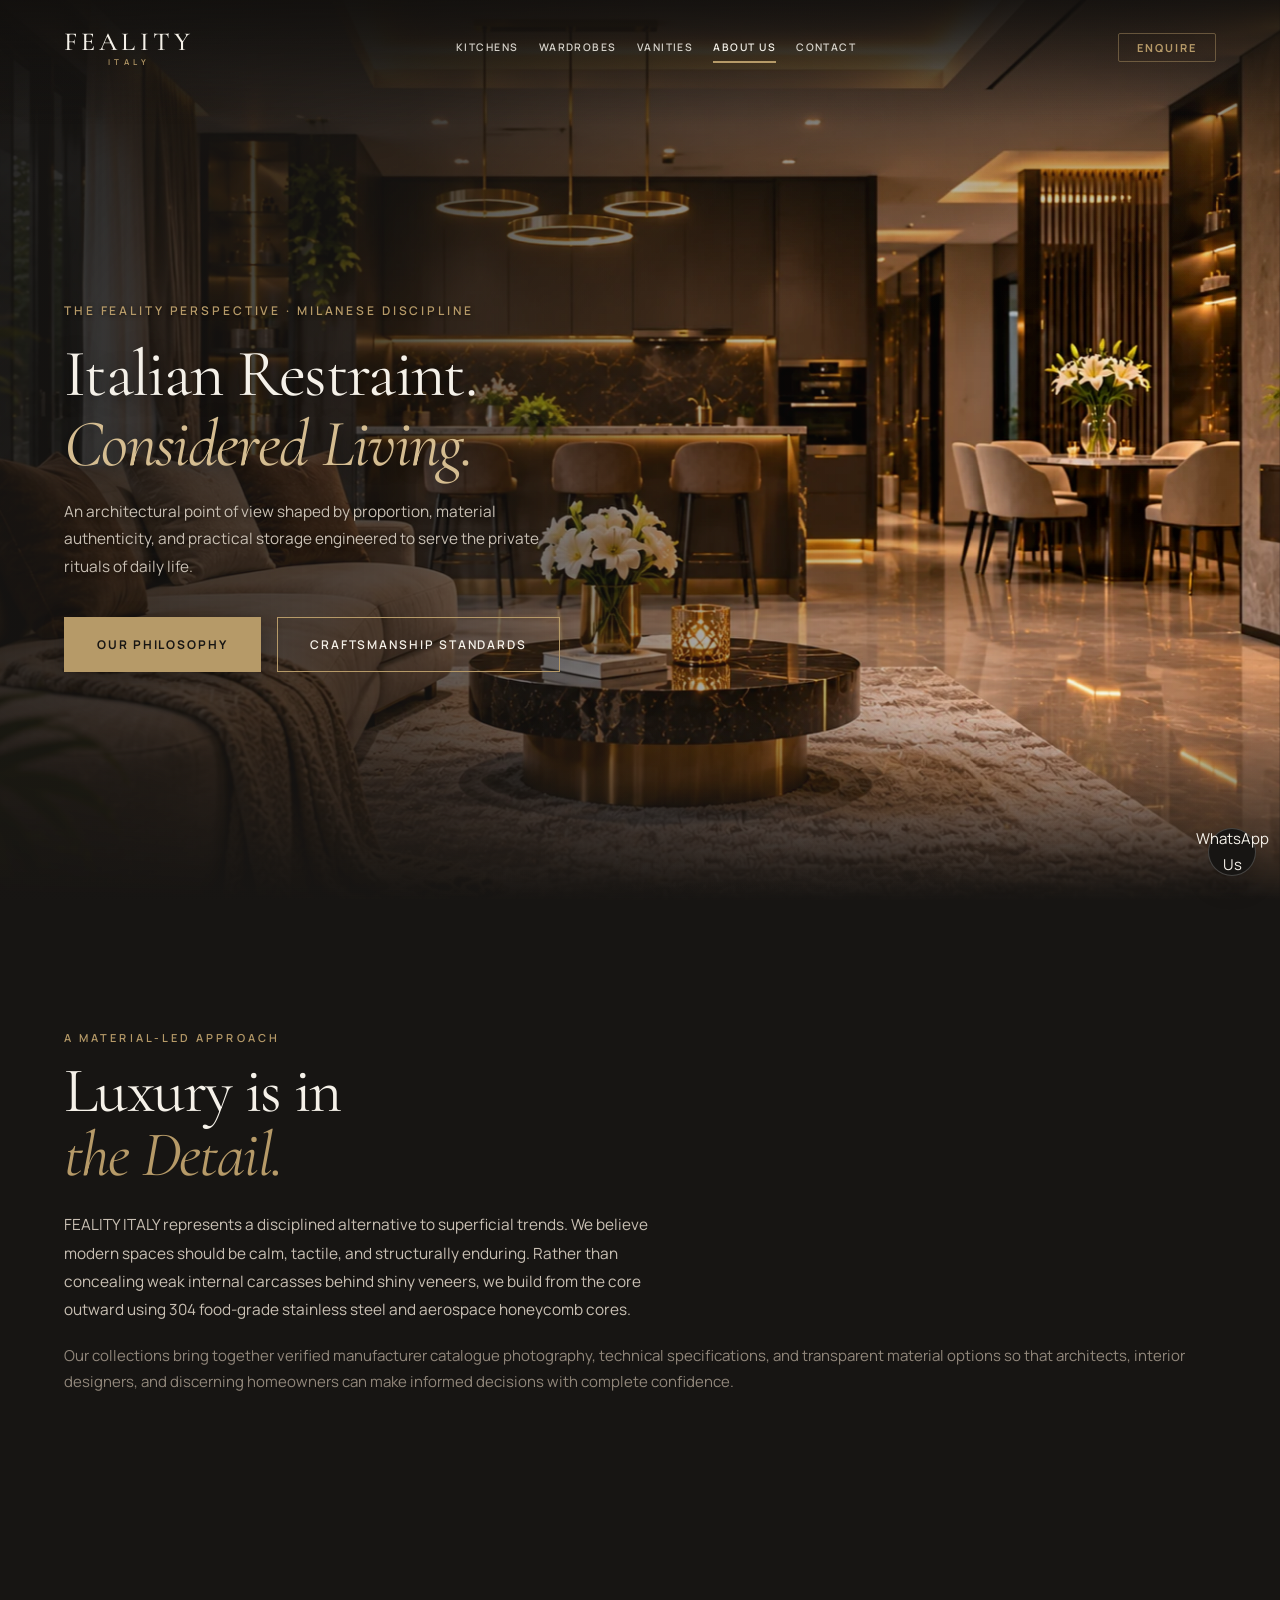
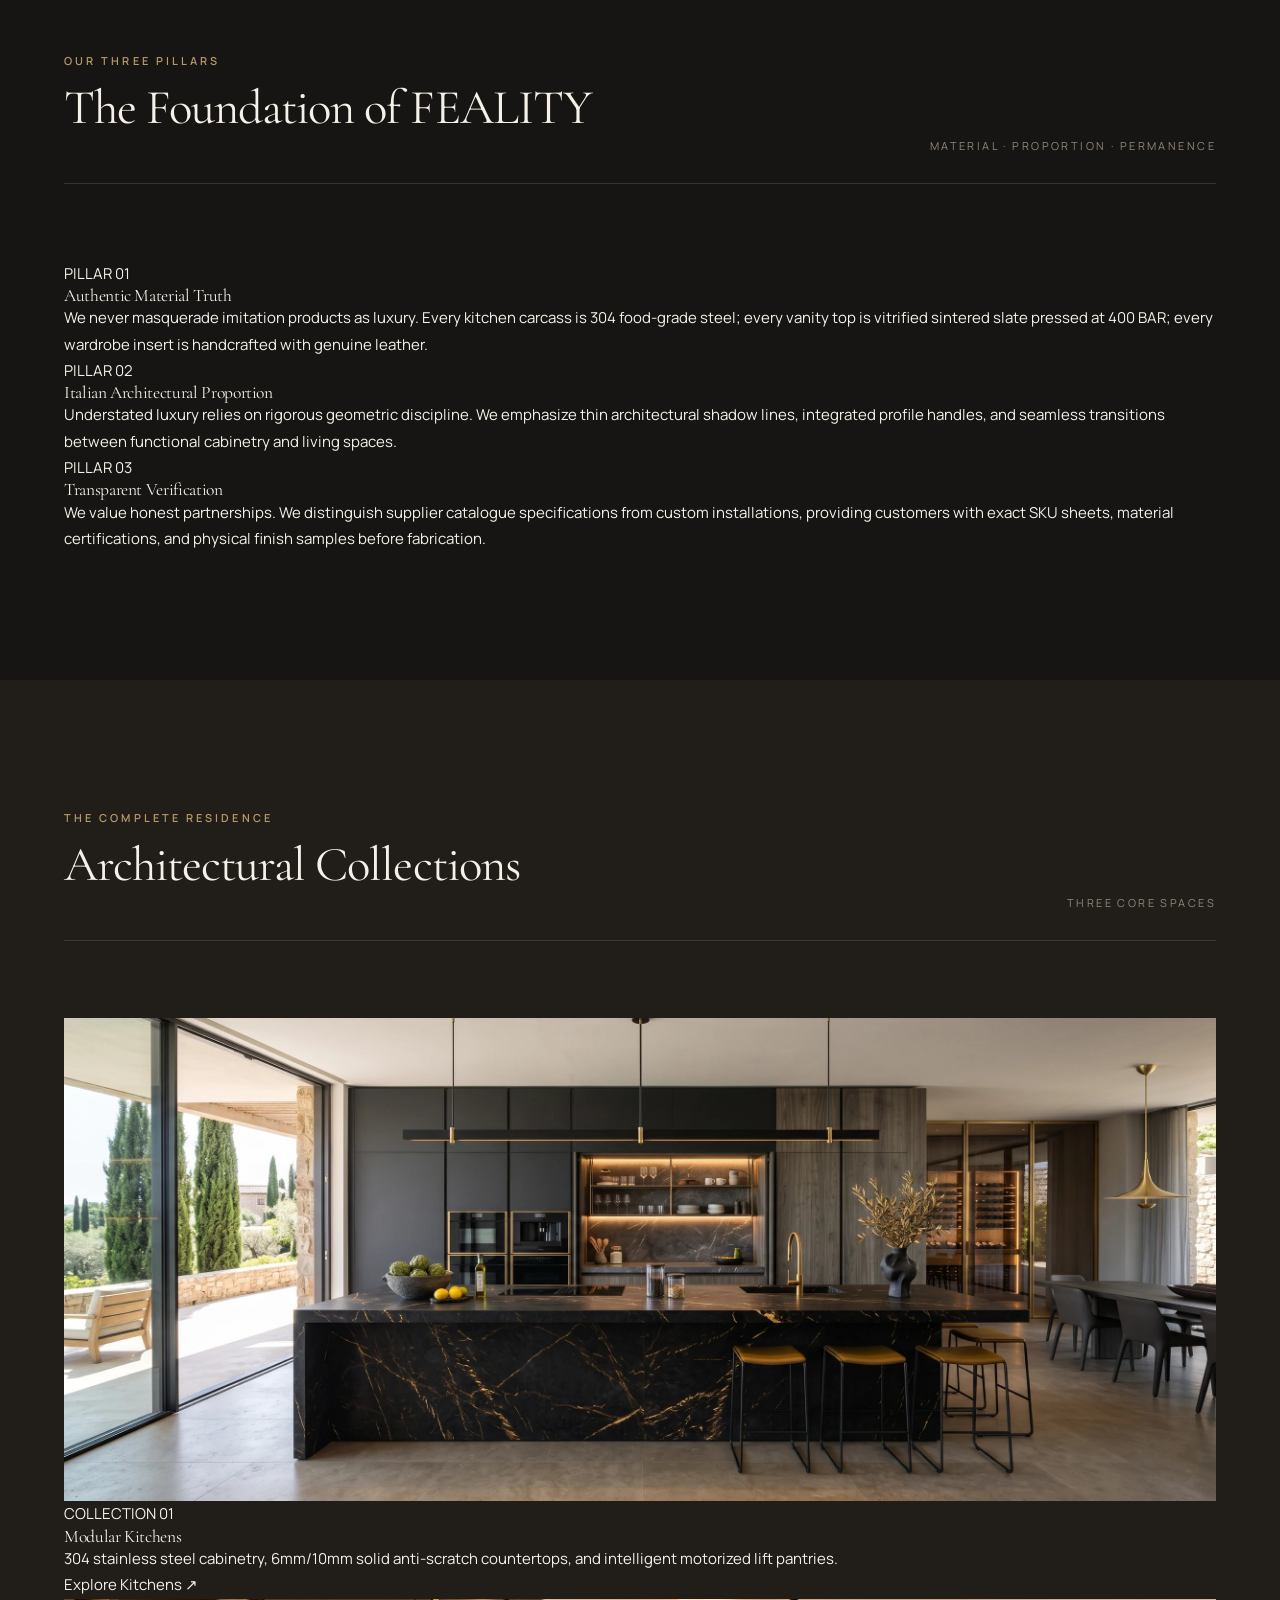
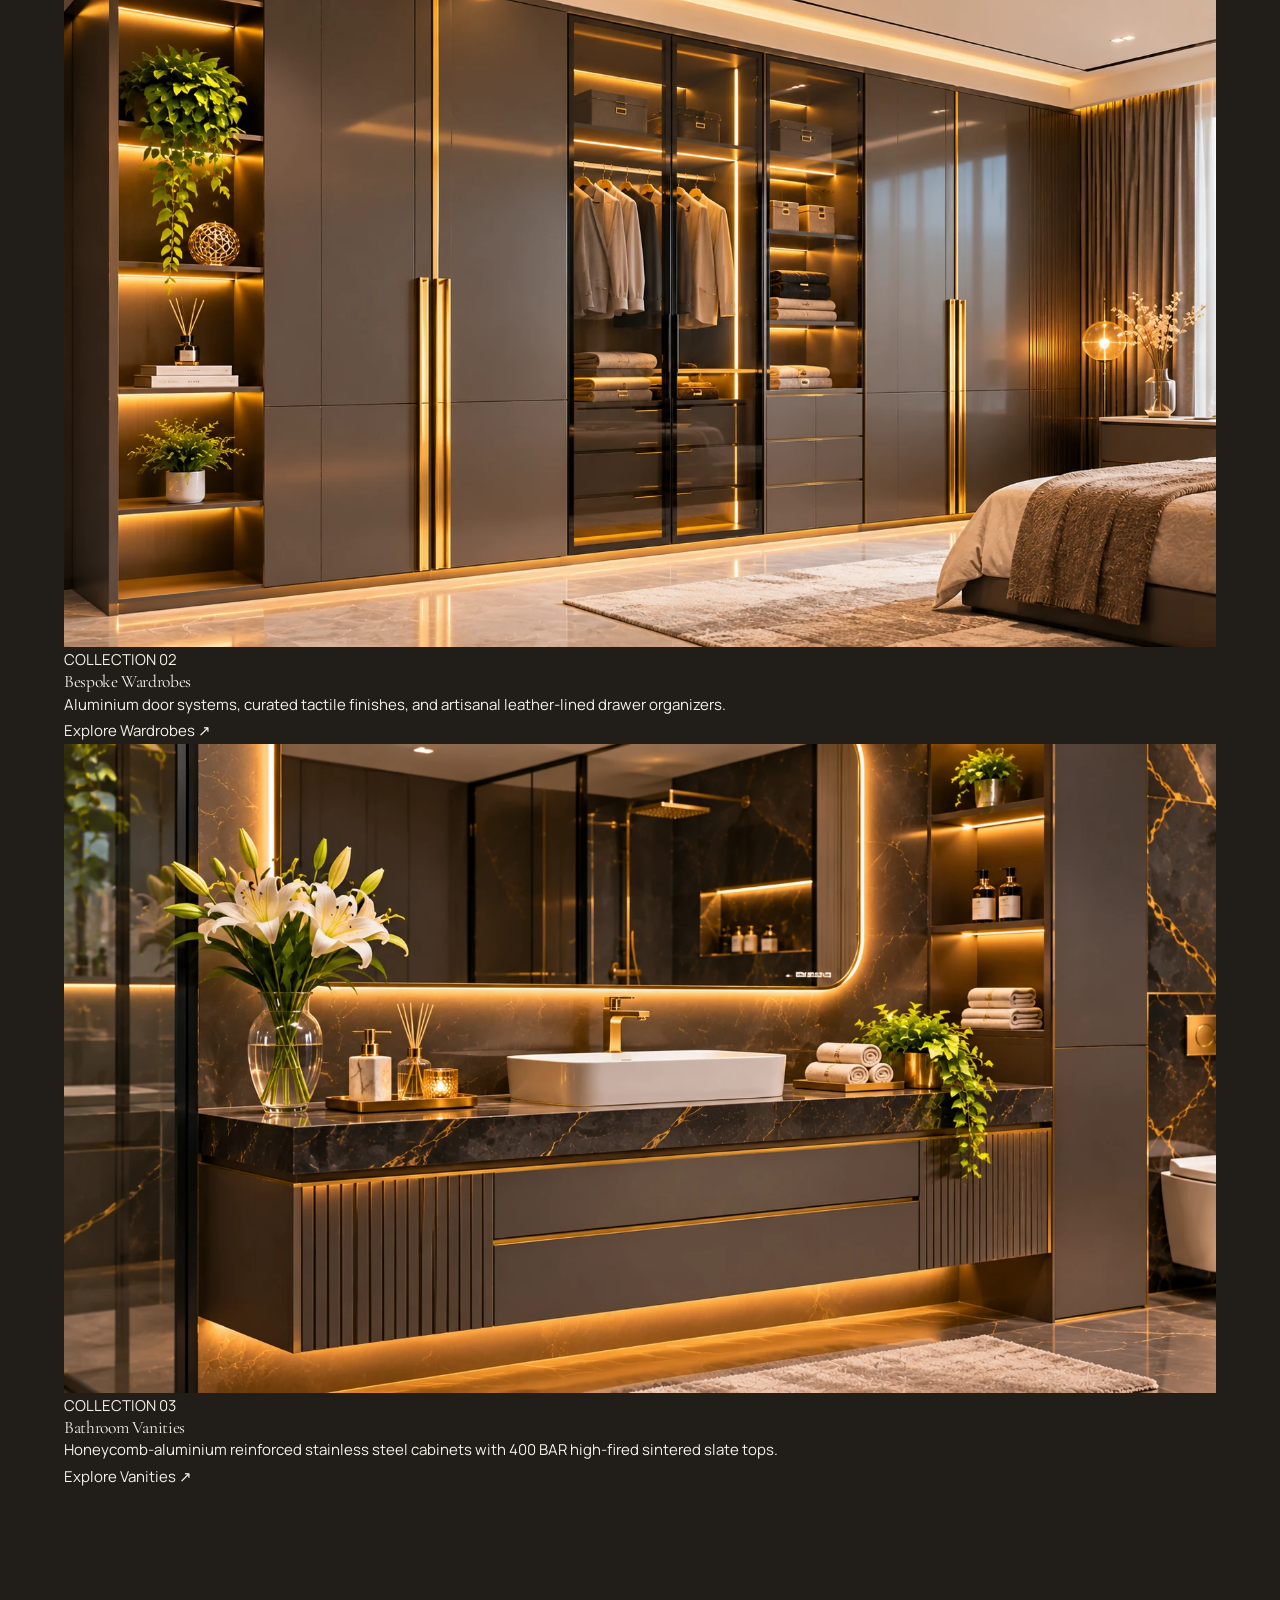
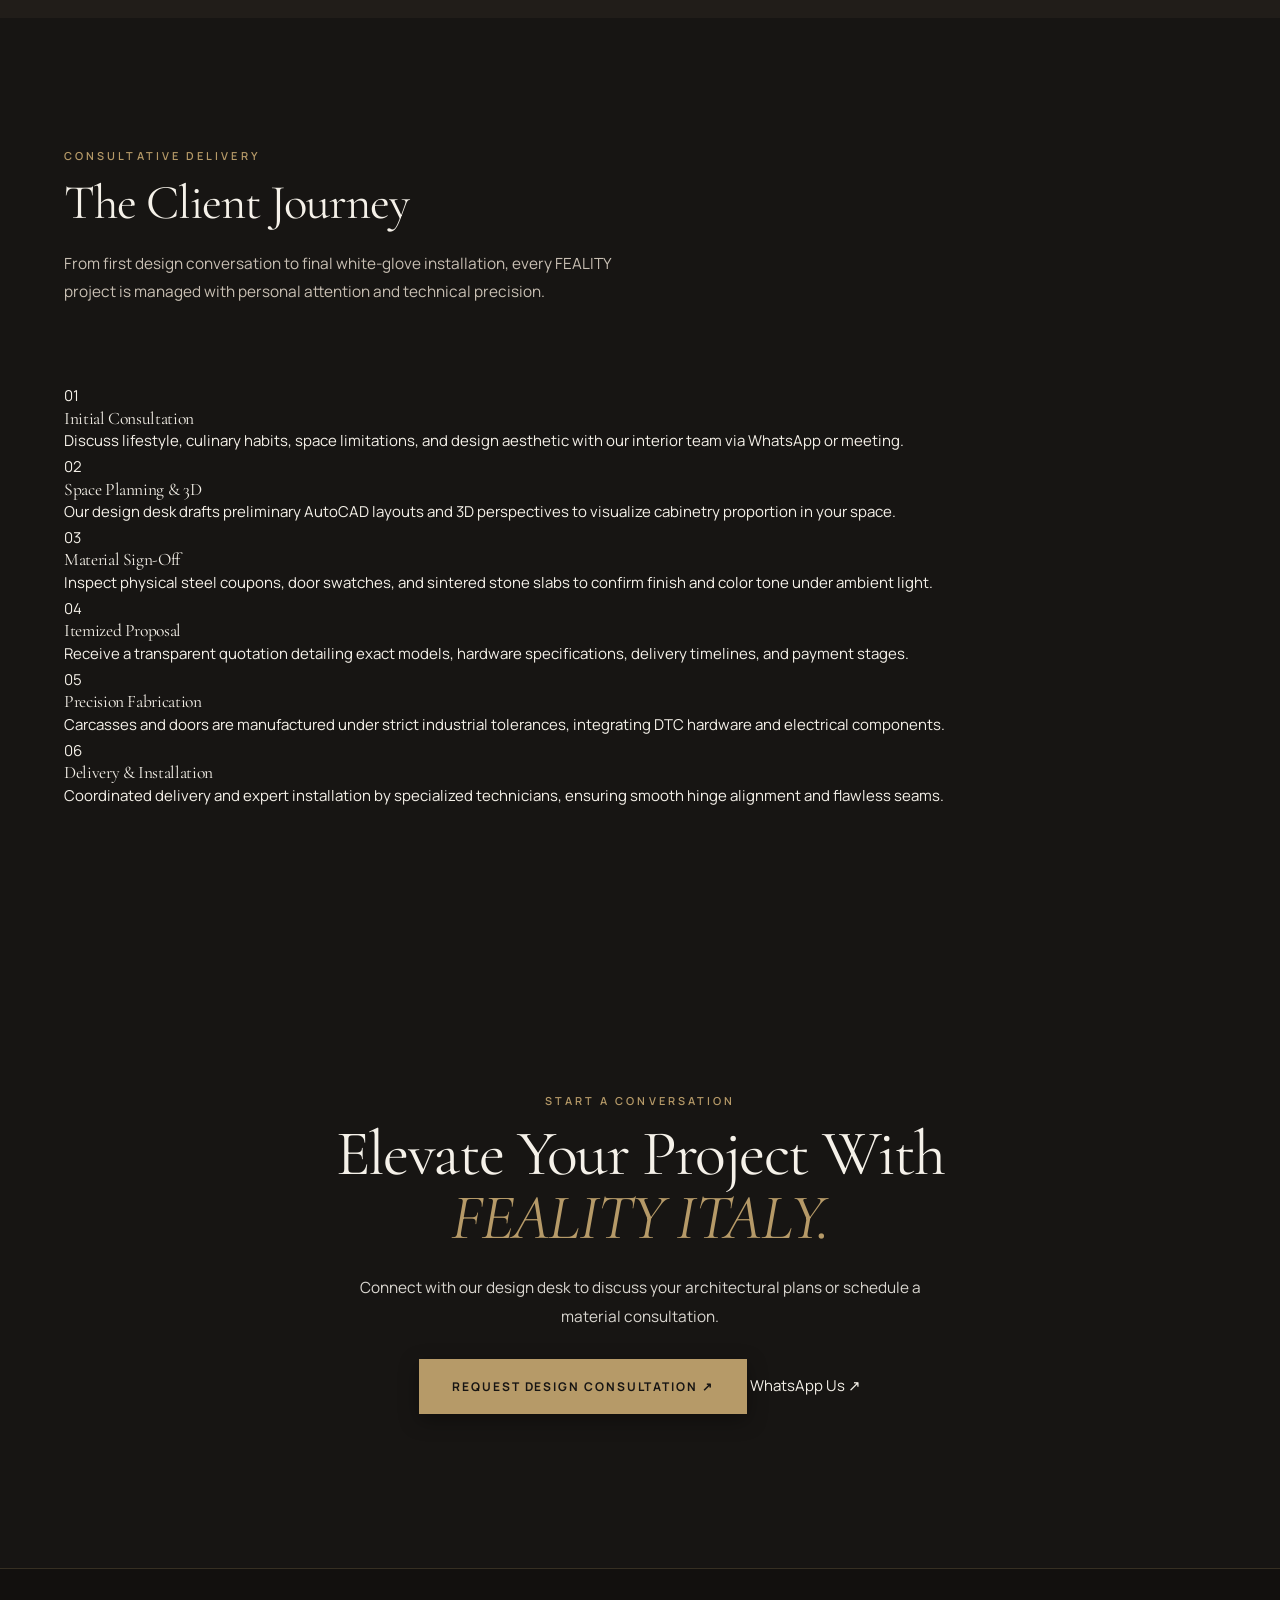
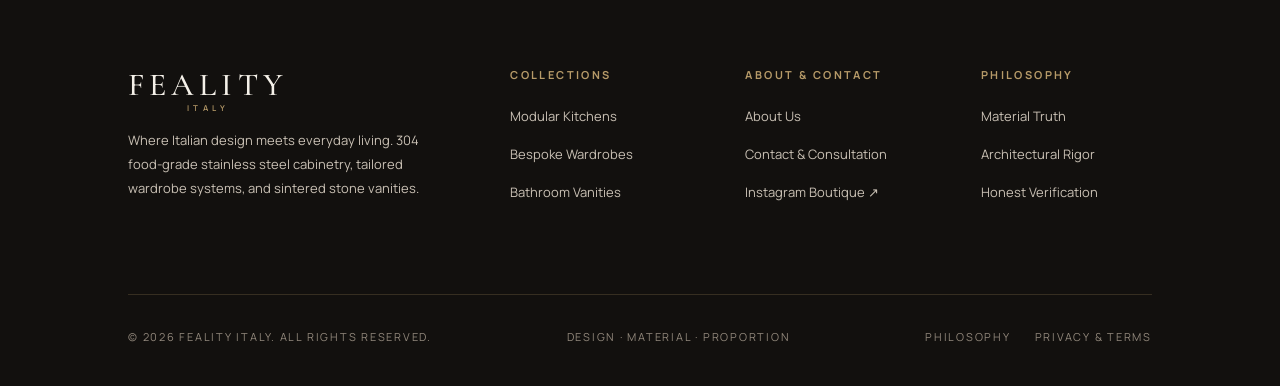
==== commit 59dfdc51: "feat(responsive): comprehensive responsive optimization across 320px-1920px+ with touch-first naviga" ====
--- a/about.html
+++ b/about.html
@@ -42,10 +42,13 @@
       <a class="nav-link" href="contact.html">Contact</a>
     </nav>
 
-    <button class="menu-btn" aria-label="Toggle navigation menu" aria-expanded="false">
-      <span></span>
-      <span></span>
-    </button>
+    <div class="header-actions">
+      <a class="header-enquire-btn" href="contact.html">Enquire</a>
+      <button class="menu-btn" aria-label="Toggle navigation menu" aria-expanded="false">
+        <span></span>
+        <span></span>
+      </button>
+    </div>
   </header>
 
   <!-- Mobile Drawer -->
--- a/css/site.css
+++ b/css/site.css
@@ -64,7 +64,7 @@
   color: var(--text-primary);
   background-color: var(--bg-primary);
   overflow-x: hidden;
-  max-width: 100vw;
+  max-width: 100%;
   -webkit-font-smoothing: antialiased;
   -moz-osx-font-smoothing: grayscale;
 }
@@ -287,7 +287,7 @@
   left: 0;
   right: 0;
   height: var(--header-height);
-  padding: 0 var(--gutter);
+  padding: env(safe-area-inset-top, 0px) calc(var(--gutter) + env(safe-area-inset-right, 0px)) 0 calc(var(--gutter) + env(safe-area-inset-left, 0px));
   display: flex;
   align-items: center;
   justify-content: space-between;
@@ -395,22 +395,36 @@
   width: 100%;
 }
 
+.header-actions {
+  display: flex;
+  align-items: center;
+  gap: clamp(12px, 1.5vw, 24px);
+}
+
 .header-enquire-btn {
   font-family: var(--font-sans);
   font-size: 0.6875rem;
-  font-weight: 600;
+  font-weight: 700;
   letter-spacing: 0.18em;
   text-transform: uppercase;
-  color: var(--warm-white);
-  border-bottom: 1px solid rgba(255, 255, 255, 0.4);
-  padding-bottom: 2px;
-  margin-left: 10px;
+  color: var(--champagne-gold);
+  border: 1px solid rgba(182, 154, 104, 0.45);
+  padding: 8px 18px;
+  border-radius: 2px;
+  text-decoration: none;
   transition: all var(--transition);
+  display: inline-flex;
+  align-items: center;
+  justify-content: center;
+  line-height: 1;
 }
 
 .header-enquire-btn:hover {
-  color: var(--champagne-gold);
+  color: var(--deep-espresso);
+  background-color: var(--champagne-gold);
   border-color: var(--champagne-gold);
+  transform: translateY(-1px);
+  box-shadow: 0 4px 14px rgba(182, 154, 104, 0.3);
 }
 
 /* Minimalist Hamburger Button (2 clean lines) */
@@ -418,6 +432,8 @@
   display: none;
   width: 44px;
   height: 44px;
+  min-width: 44px;
+  min-height: 44px;
   flex-direction: column;
   align-items: center;
   justify-content: center;
@@ -427,6 +443,7 @@
   background: none;
   border: none;
   padding: 0;
+  touch-action: manipulation;
 }
 
 .menu-btn span {
@@ -452,14 +469,15 @@
   background-color: rgba(23, 21, 19, 0.98);
   backdrop-filter: blur(24px);
   -webkit-backdrop-filter: blur(24px);
-  padding: calc(var(--header-height-scrolled) + 32px) var(--gutter) 48px;
+  padding: calc(var(--header-height-scrolled) + 32px + env(safe-area-inset-top, 0px)) calc(var(--gutter) + env(safe-area-inset-right, 0px)) calc(48px + env(safe-area-inset-bottom, 0px)) calc(var(--gutter) + env(safe-area-inset-left, 0px));
   display: flex;
   flex-direction: column;
   justify-content: space-between;
   transform: translateY(-100%);
   opacity: 0;
-  transition: transform 0.5s cubic-bezier(0.16, 1, 0.3, 1), opacity 0.4s ease;
+  transition: transform 0.45s cubic-bezier(0.16, 1, 0.3, 1), opacity 0.35s ease;
   overflow-y: auto;
+  -webkit-overflow-scrolling: touch;
   z-index: 999;
   pointer-events: none;
 }
@@ -528,17 +546,18 @@
   transform: scale(1.03);
 }
 
-/* Balanced cinematic overlay: preserves natural kitchen tones and architectural lighting */
+/* Cinematic architectural overlay: seamless light falloff without boxy containers */
 .hero-overlay {
   position: absolute;
   inset: 0;
+  pointer-events: none;
   background: 
-    /* Top vignette for transparent header readability */
-    linear-gradient(180deg, rgba(23, 21, 19, 0.75) 0%, rgba(23, 21, 19, 0.16) 22%, transparent 38%),
-    /* Subtle overall tone balance */
-    rgba(23, 21, 19, 0.1),
-    /* Bottom seamless fade into next section */
-    linear-gradient(0deg, #171513 0%, rgba(23, 21, 19, 0.8) 6%, transparent 18%);
+    /* Horizontal scrim: gentle shadow behind left typography that gracefully dissolves toward the sunset island */
+    linear-gradient(90deg, rgba(23, 21, 19, 0.88) 0%, rgba(23, 21, 19, 0.72) 32%, rgba(23, 21, 19, 0.32) 58%, rgba(23, 21, 19, 0.05) 82%, transparent 100%),
+    /* Top vignette for crystal-clear floating header navigation */
+    linear-gradient(180deg, rgba(23, 21, 19, 0.82) 0%, rgba(23, 21, 19, 0.25) 18%, transparent 35%),
+    /* Bottom seamless fade into the dark canvas */
+    linear-gradient(0deg, #171513 0%, rgba(23, 21, 19, 0.65) 8%, transparent 22%);
 }
 
 .hero-inner {
@@ -551,18 +570,19 @@
   padding-left: 0;
 }
 
+/* Open, unboxed luxury typography layout */
 .hero-content {
   position: relative;
   width: 100%;
-  max-width: 540px;
-  background: rgba(20, 18, 16, 0.62);
-  backdrop-filter: blur(14px);
-  -webkit-backdrop-filter: blur(14px);
-  border: 1px solid var(--divider-subtle);
-  border-radius: 4px;
-  padding: clamp(24px, 3vw, 42px);
-  box-shadow: 0 20px 50px rgba(0, 0, 0, 0.45);
-  margin-top: -30px;
+  max-width: 620px;
+  background: transparent;
+  backdrop-filter: none;
+  -webkit-backdrop-filter: none;
+  border: none;
+  border-radius: 0;
+  padding: 0;
+  box-shadow: none;
+  margin-top: 0;
 }
 
 .hero-eyebrow {
@@ -1332,11 +1352,13 @@
 /* Polished Floating WhatsApp Button (Restrained & Discreet) */
 .floating-wa {
   position: fixed;
-  bottom: 28px;
-  right: 28px;
+  bottom: calc(24px + env(safe-area-inset-bottom, 0px));
+  right: calc(24px + env(safe-area-inset-right, 0px));
   z-index: 950;
   width: 48px;
   height: 48px;
+  min-width: 44px;
+  min-height: 44px;
   border-radius: 50%;
   display: flex;
   align-items: center;
@@ -1345,6 +1367,7 @@
   border: 1px solid rgba(255, 255, 255, 0.2);
   box-shadow: 0 10px 24px rgba(0, 0, 0, 0.25);
   transition: all var(--transition);
+  touch-action: manipulation;
 }
 
 .floating-wa:hover {
@@ -1516,78 +1539,99 @@
   gap: 24px;
 }
 
-/* Responsive Media Queries */
-@media (max-width: 1100px) {
+/* ==========================================================================
+   RESPONSIVE ARCHITECTURE & SCREEN ADAPTATION
+   Supports: 320px, 360px, 375px, 390px, 430px, 600px, 768px, 1024px, 1280px, 1440px, 1600px+
+   ========================================================================== */
+
+/* 1. Large Desktops (1600px and above) */
+@media (min-width: 1600px) {
+  :root {
+    --max-width: 1540px;
+  }
+}
+
+/* 2. Laptops & Large Tablets in Landscape (1025px - 1280px) */
+@media (max-width: 1280px) {
+  .desktop-nav {
+    gap: 20px;
+  }
+  .nav-link {
+    font-size: 0.65rem;
+    letter-spacing: 0.14em;
+  }
+}
+
+/* 3. Tablets & Touch Interfaces (<= 1024px) */
+@media (max-width: 1024px) {
+  :root {
+    --header-height: 76px;
+    --header-height-scrolled: 68px;
+    --gutter: 28px;
+  }
+  .desktop-nav {
+    display: none !important;
+  }
+  .header-enquire-btn {
+    display: none !important;
+  }
+  .menu-btn {
+    display: flex !important;
+  }
+  .header-actions {
+    margin-left: auto;
+  }
+  .editorial-story, 
+  .collection-feature, 
+  .collection-feature:nth-child(even), 
+  .form-section-wrap {
+    grid-template-columns: 1fr;
+    gap: clamp(36px, 5vw, 56px);
+    direction: ltr;
+  }
+  .collection-media-wrap {
+    height: 48vh;
+    min-height: 340px;
+  }
+  .specs-editorial {
+    grid-template-columns: 1fr;
+  }
+  .modal-body {
+    grid-template-columns: 1fr;
+  }
+  .modal-image {
+    min-height: 280px;
+  }
+  .model-grid {
+    grid-template-columns: repeat(2, 1fr);
+  }
+  .swatch-grid {
+    grid-template-columns: repeat(2, 1fr);
+  }
   .footer-top {
     grid-template-columns: 1fr 1fr;
     gap: 40px;
   }
-  .model-grid {
-    grid-template-columns: repeat(2, 1fr);
-  }
-  .swatch-grid {
-    grid-template-columns: repeat(2, 1fr);
-  }
-}
-
-@media (max-width: 900px) {
+}
+
+/* 4. Small Tablets & Phablets (<= 768px) */
+@media (max-width: 768px) {
   :root {
-    --header-height: 76px;
-  }
-  .desktop-nav {
-    display: none !important;
-  }
-  .menu-btn {
-    display: flex !important;
-  }
-  .header-actions {
-    margin-left: auto;
-  }
-  .editorial-story, .collection-feature, .collection-feature:nth-child(even), .form-section-wrap {
-    grid-template-columns: 1fr;
-    gap: 40px;
-    direction: ltr;
-  }
-  .collection-media-wrap {
-    height: 45vh;
-    min-height: 340px;
-  }
-  .specs-editorial {
-    grid-template-columns: 1fr;
-  }
-  .modal-body {
-    grid-template-columns: 1fr;
-  }
-  .modal-image {
-    min-height: 280px;
-  }
-}
-
-@media (max-width: 680px) {
-  :root {
-    --gutter: 18px;
+    --gutter: 20px;
+    --header-height: 72px;
+    --header-height-scrolled: 64px;
+  }
+  .hero-overlay {
+    background: 
+      linear-gradient(180deg, rgba(23, 21, 19, 0.88) 0%, rgba(23, 21, 19, 0.65) 45%, rgba(23, 21, 19, 0.88) 100%);
   }
   .hero-content {
     margin-top: 0;
-    padding: 24px 20px;
+    padding: 0;
     max-width: 100%;
   }
   .hero-title {
-    font-size: clamp(1.85rem, 8.5vw, 2.6rem);
-  }
-  .model-grid, .swatch-grid {
-    grid-template-columns: 1fr;
-  }
-  .enquiry-form {
-    grid-template-columns: 1fr;
-  }
-  .footer-top {
-    grid-template-columns: 1fr;
-  }
-  .footer-bottom {
-    flex-direction: column;
-    gap: 16px;
-    align-items: flex-start;
+    font-size: clamp(2.1rem, 7.5vw, 3.1rem);
   }
   .hero-actions {
     flex-direction: column;
@@ -1599,6 +1643,100 @@
   .hero-actions .btn-hero-secondary {
     width: 100%;
     text-align: center;
+    justify-content: center;
+    min-height: 48px;
+  }
+  .enquiry-form {
+    grid-template-columns: 1fr;
+    gap: 16px;
+  }
+  .form-group-full {
+    grid-column: 1 / -1;
+  }
+  .floating-wa {
+    bottom: calc(20px + env(safe-area-inset-bottom, 0px));
+    right: calc(18px + env(safe-area-inset-right, 0px));
+    width: 46px;
+    height: 46px;
+  }
+  .section {
+    padding: clamp(64px, 8vw, 100px) 0;
+  }
+}
+
+/* 5. Standard Smartphones (<= 480px) */
+@media (max-width: 480px) {
+  :root {
+    --gutter: 16px;
+    --header-height: 68px;
+    --header-height-scrolled: 62px;
+  }
+  .brand-name {
+    font-size: 1.35rem;
+    letter-spacing: 0.14em;
+  }
+  .brand-sub {
+    font-size: 0.44rem;
+    letter-spacing: 0.42em;
+  }
+  .hero-eyebrow {
+    font-size: 0.6875rem;
+    letter-spacing: 0.18em;
+    margin-bottom: 0.875rem;
+  }
+  .hero-title {
+    font-size: clamp(1.85rem, 8.5vw, 2.35rem);
+    line-height: 1.08;
+    margin-bottom: 1rem;
+  }
+  .hero-description {
+    font-size: 0.9375rem;
+    line-height: 1.65;
+    margin-bottom: 1.75rem;
+  }
+  .model-grid, .swatch-grid {
+    grid-template-columns: 1fr;
+    gap: 24px;
+  }
+  .collection-media-wrap {
+    height: 38vh;
+    min-height: 260px;
+  }
+  .footer-top {
+    grid-template-columns: 1fr;
+    gap: 32px;
+  }
+  .footer-bottom {
+    flex-direction: column;
+    gap: 16px;
+    align-items: flex-start;
+  }
+  .mobile-nav-links a {
+    font-size: 1.75rem;
+    padding: 12px 0;
+  }
+  .btn-hero-primary, .btn-hero-secondary, .btn-gold, .btn-outline {
+    min-height: 48px;
+    padding: 14px 24px;
+  }
+}
+
+/* 6. Ultra-Compact Phones (<= 360px down to 320px) */
+@media (max-width: 360px) {
+  :root {
+    --gutter: 14px;
+  }
+  .brand-name {
+    font-size: 1.2rem;
+    letter-spacing: 0.12em;
+  }
+  .hero-title {
+    font-size: 1.65rem;
+  }
+  .btn-hero-primary, .btn-hero-secondary, .btn-gold, .btn-outline {
+    padding: 13px 18px;
+    font-size: 0.6875rem;
+    letter-spacing: 0.1em;
   }
 }
 
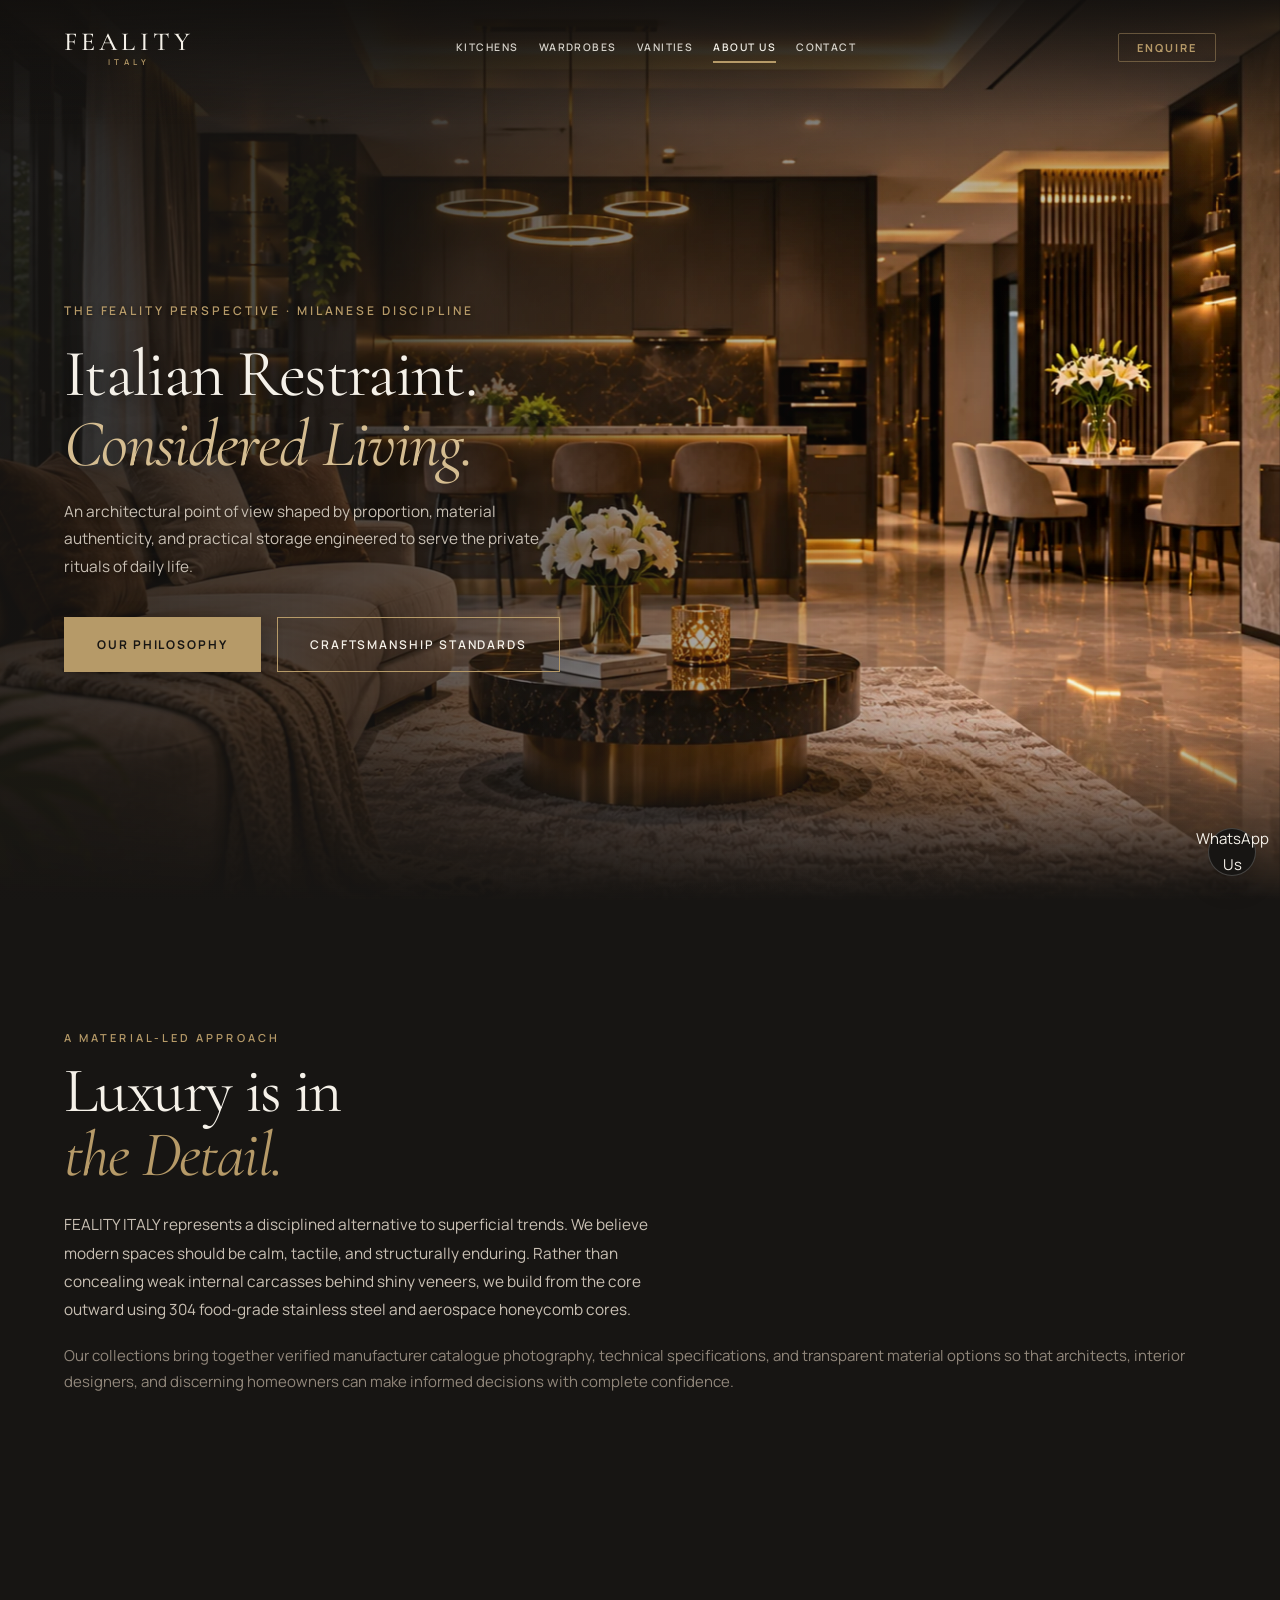
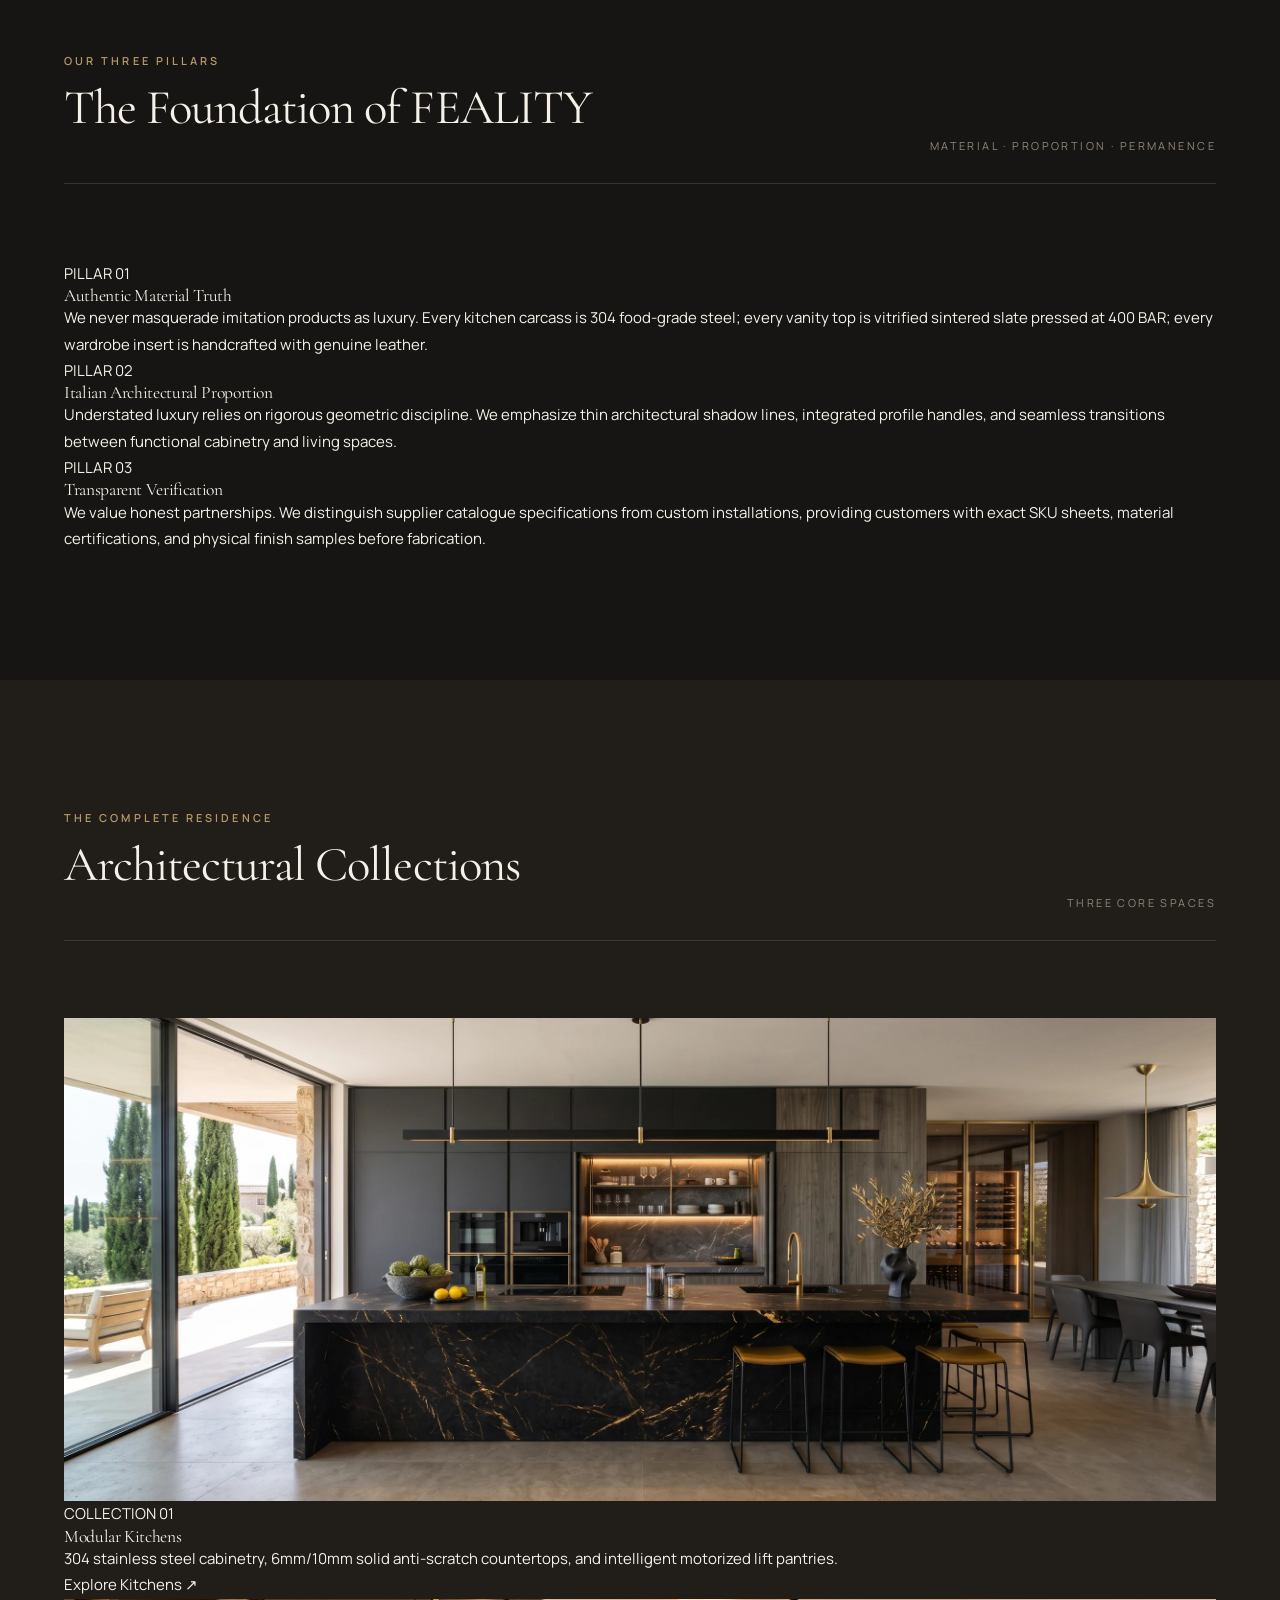
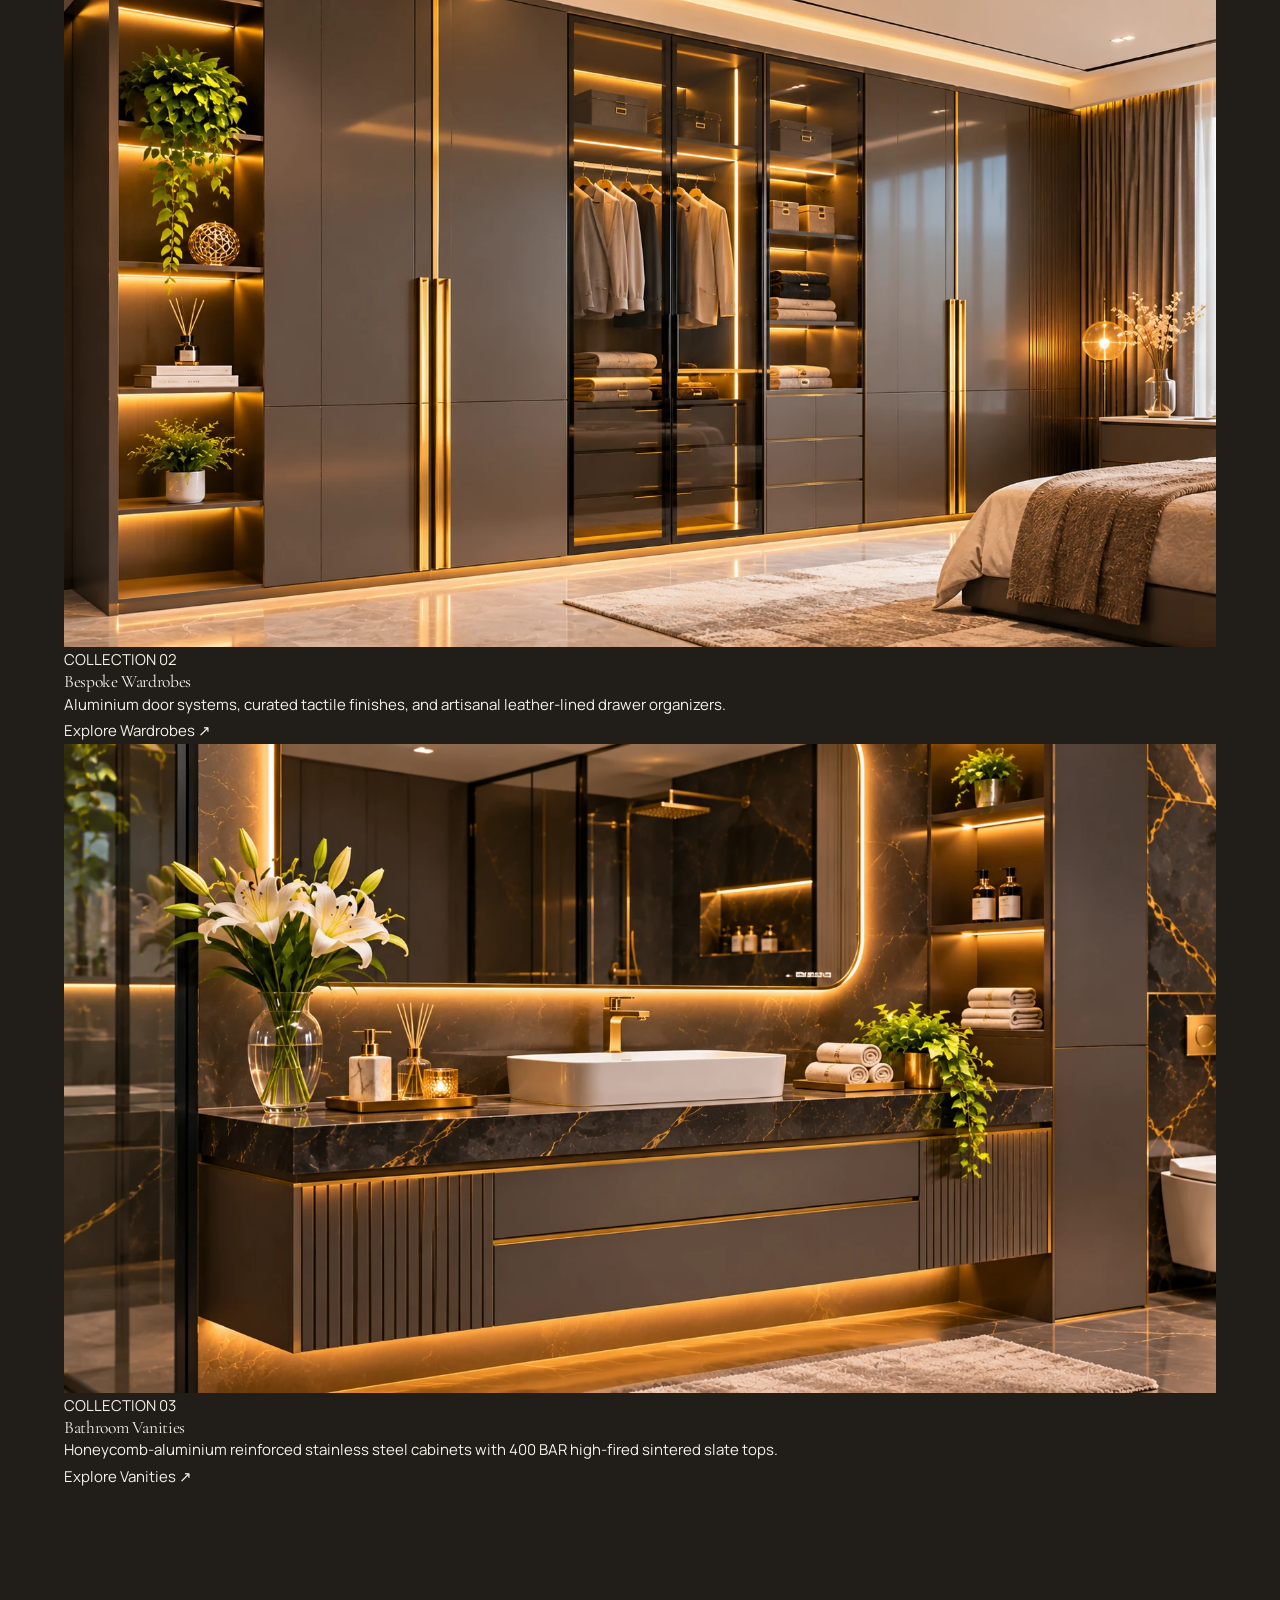
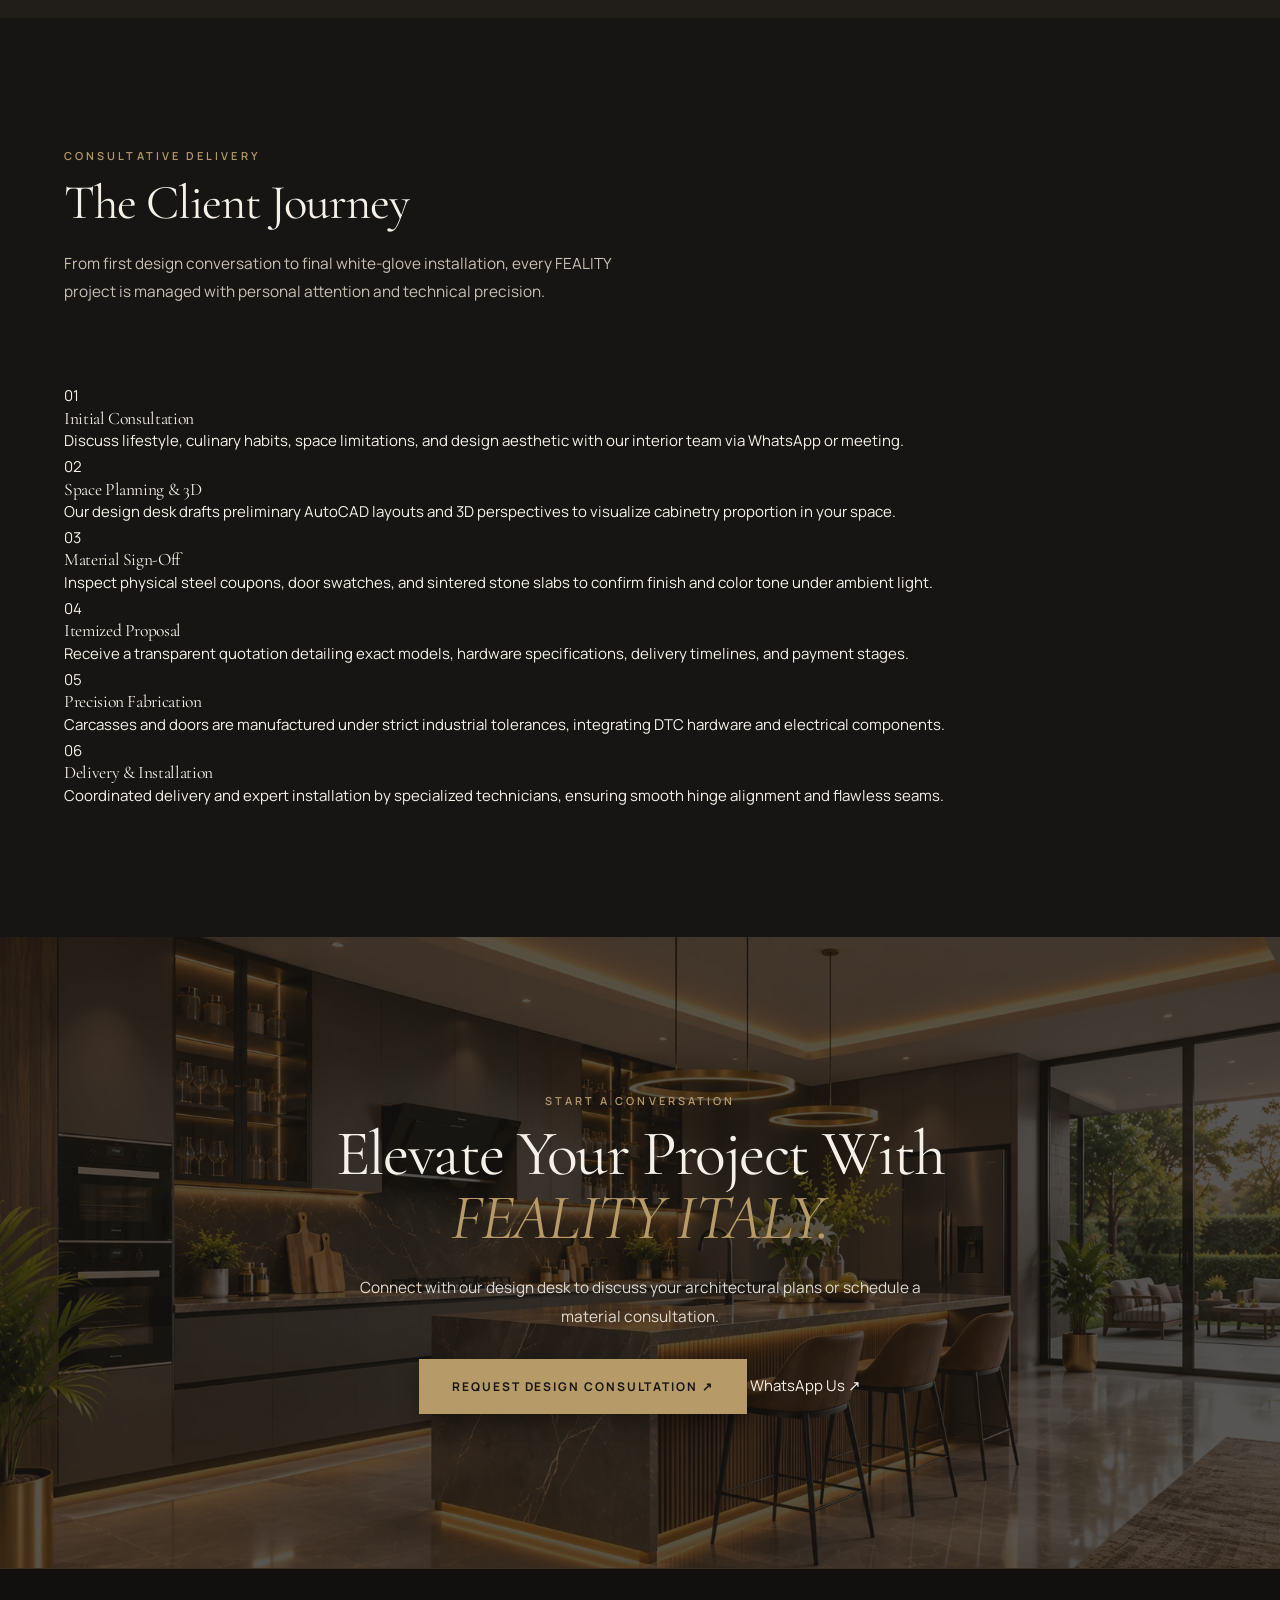
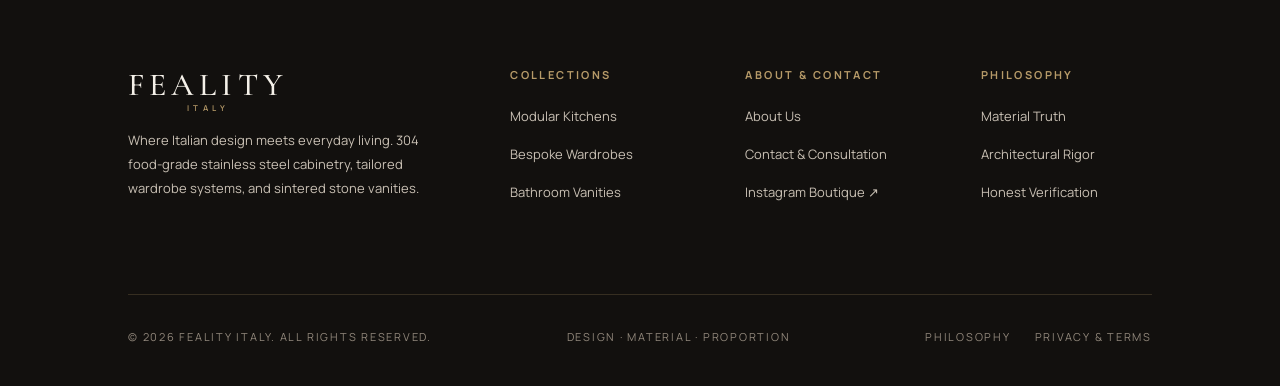
==== commit 7c84e88b: "fix(media): eliminate container background void on editorial and model image sections across all pag" ====
--- a/about.html
+++ b/about.html
@@ -232,7 +232,7 @@
 
     <!-- CALL TO ACTION BANNER -->
     <section class="cta-banner">
-      <div class="cta-banner-bg" style="background-image: url('assets/images/kitchen-diamond-grey.jpg');"></div>
+      <div class="cta-banner-bg" style="background-image: url('assets/images/feality-kitchen-hero.webp');"></div>
       <div class="cta-banner-content">
         <span class="eyebrow" style="color: var(--champagne-gold);">START A CONVERSATION</span>
         <h2 class="display-title" style="color: var(--warm-white);">Elevate Your Project With<br><em>FEALITY ITALY.</em></h2>
--- a/css/site.css
+++ b/css/site.css
@@ -757,14 +757,20 @@
 .editorial-media {
   position: relative;
   overflow: hidden;
-  min-height: 520px;
-  background-color: var(--limestone);
+  width: 100%;
+  aspect-ratio: 16 / 10;
+  min-height: 420px;
+  background-color: transparent;
+  border-radius: 2px;
 }
 
 .editorial-media img {
+  position: absolute;
+  inset: 0;
   width: 100%;
   height: 100%;
   object-fit: cover;
+  display: block;
   transition: transform 1.2s cubic-bezier(0.16, 1, 0.3, 1);
 }
 
@@ -802,16 +808,21 @@
 .collection-media-wrap {
   position: relative;
   overflow: hidden;
+  width: 100%;
   min-height: 480px;
   height: 60vh;
   max-height: 680px;
-  background-color: var(--limestone);
+  background-color: transparent;
+  border-radius: 2px;
 }
 
 .collection-media-wrap img {
+  position: absolute;
+  inset: 0;
   width: 100%;
   height: 100%;
   object-fit: cover;
+  display: block;
   transition: transform 1.2s cubic-bezier(0.16, 1, 0.3, 1);
 }
 
@@ -864,14 +875,18 @@
   position: relative;
   overflow: hidden;
   height: 280px;
-  background-color: var(--limestone);
+  background-color: transparent;
   margin-bottom: 16px;
+  border-radius: 2px;
 }
 
 .swatch-photo img {
+  position: absolute;
+  inset: 0;
   width: 100%;
   height: 100%;
   object-fit: cover;
+  display: block;
   transition: transform 0.8s cubic-bezier(0.16, 1, 0.3, 1);
 }
 
@@ -956,14 +971,18 @@
   position: relative;
   height: 320px;
   overflow: hidden;
-  background-color: var(--limestone);
+  background-color: transparent;
   margin-bottom: 20px;
+  border-radius: 2px;
 }
 
 .model-image-wrap img {
+  position: absolute;
+  inset: 0;
   width: 100%;
   height: 100%;
   object-fit: cover;
+  display: block;
   transition: transform 0.8s cubic-bezier(0.16, 1, 0.3, 1);
 }
 
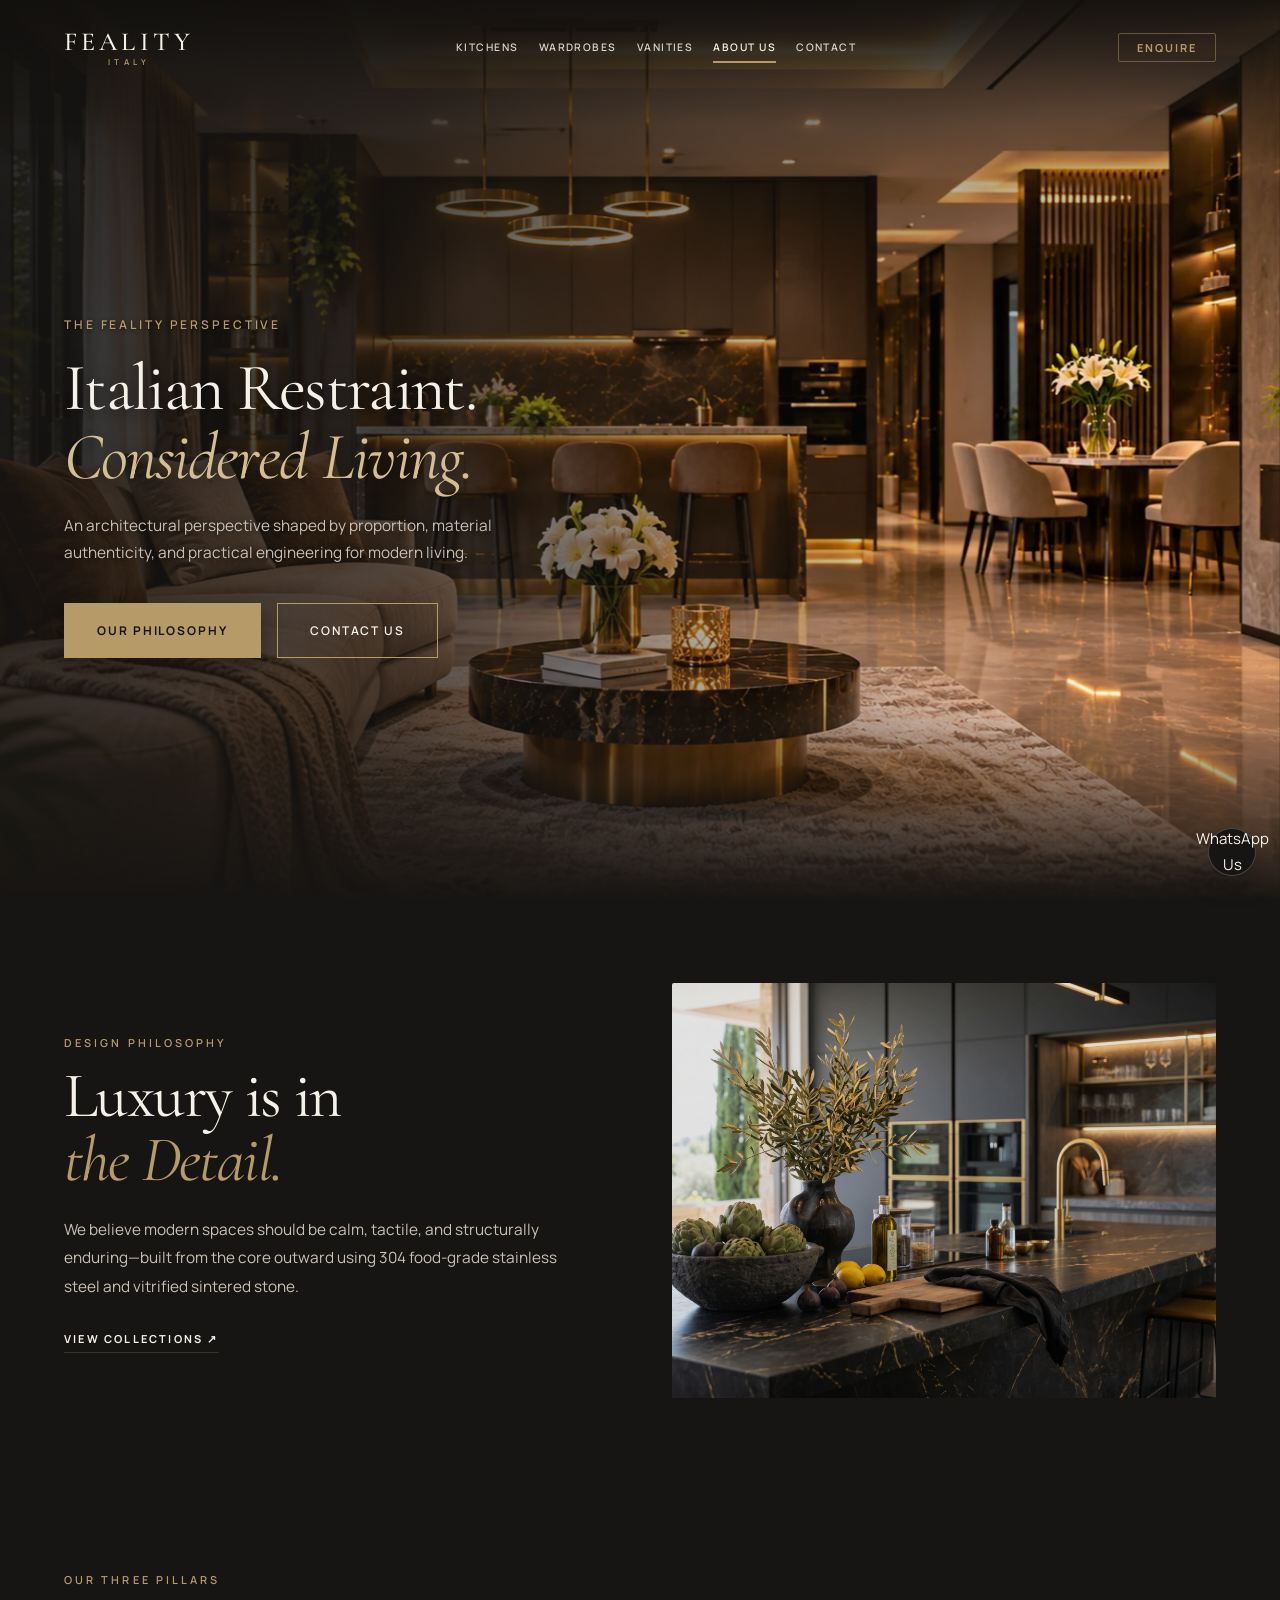
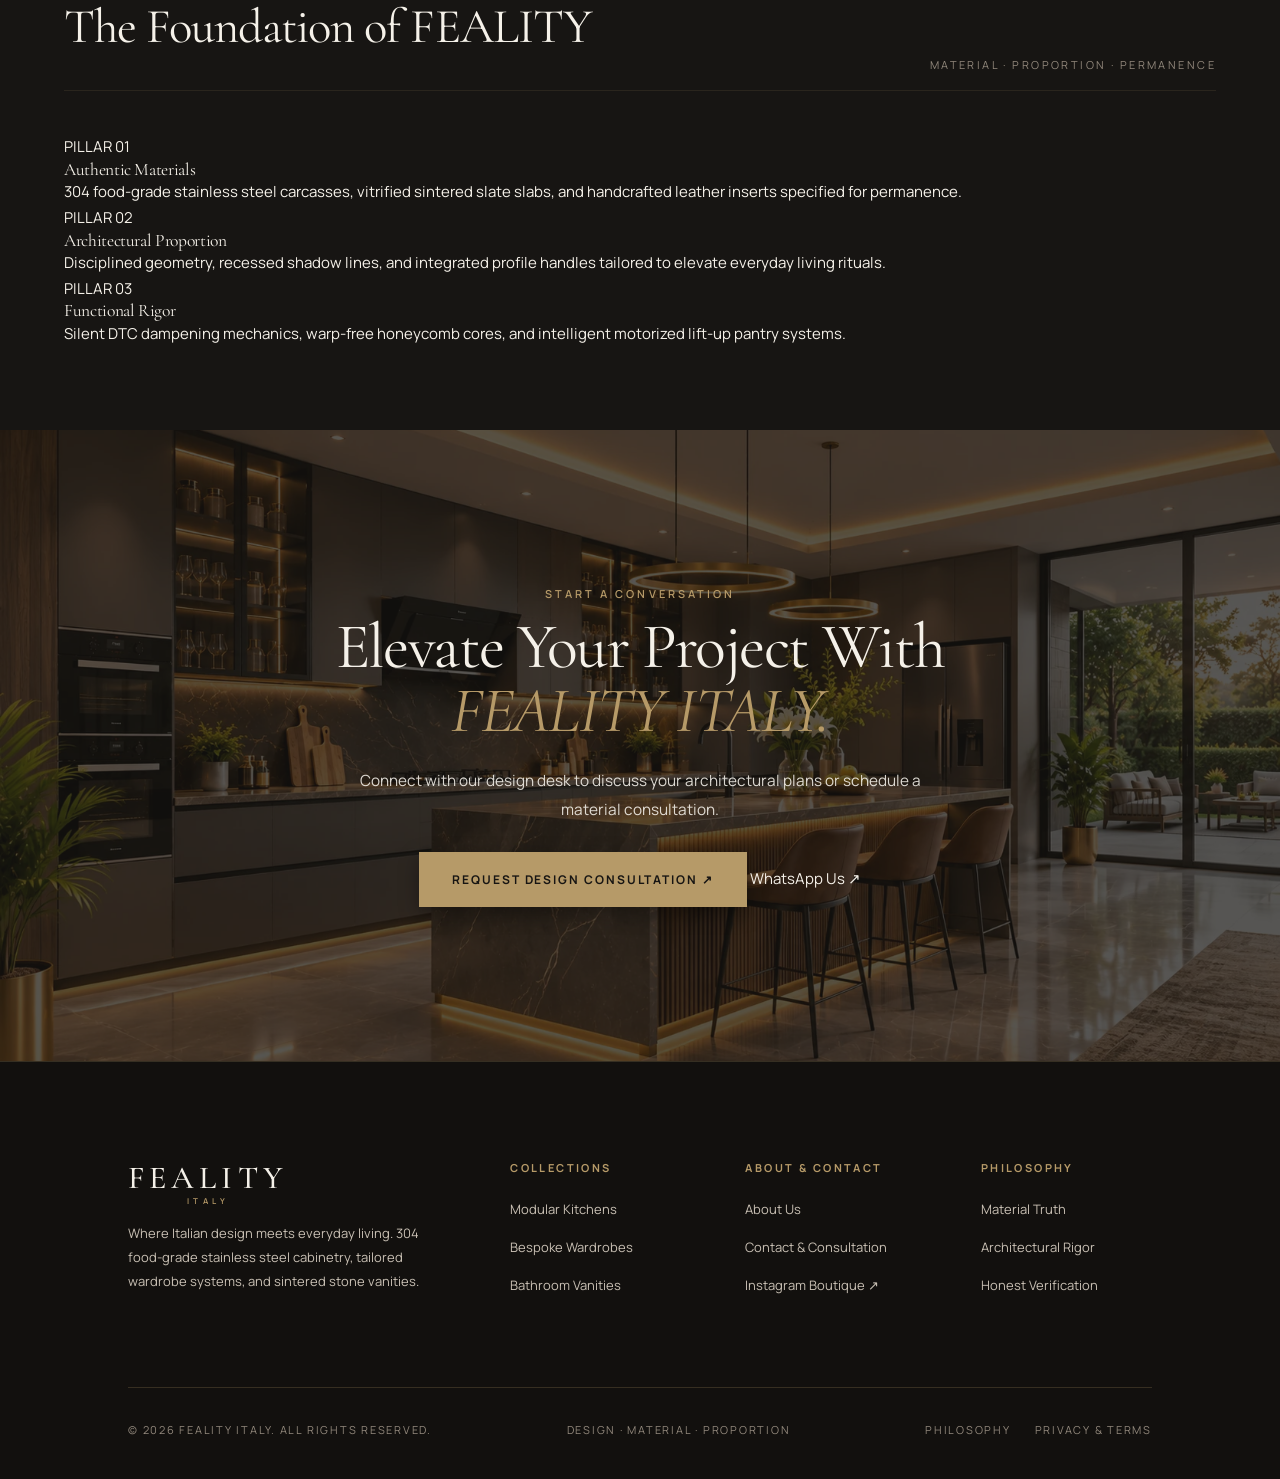
==== commit 950f6432: "feat(refinement): content reduction, seamless continuous dark canvas, and luxury editorial layouts" ====
--- a/about.html
+++ b/about.html
@@ -74,38 +74,41 @@
       <div class="container">
         <div class="hero-inner">
           <div class="hero-content">
-            <span class="hero-eyebrow">THE FEALITY PERSPECTIVE · MILANESE DISCIPLINE</span>
+            <span class="hero-eyebrow">THE FEALITY PERSPECTIVE</span>
             <h1 class="hero-title">Italian Restraint.<br><em>Considered Living.</em></h1>
-            <p class="hero-description">An architectural point of view shaped by proportion, material authenticity, and practical storage engineered to serve the private rituals of daily life.</p>
+            <p class="hero-description">An architectural perspective shaped by proportion, material authenticity, and practical engineering for modern living.</p>
             <div class="hero-actions">
               <a class="btn-hero-primary" href="#philosophy">OUR PHILOSOPHY</a>
-              <a class="btn-hero-secondary" href="#craft">CRAFTSMANSHIP STANDARDS</a>
+              <a class="btn-hero-secondary" href="contact.html">CONTACT US</a>
             </div>
           </div>
         </div>
       </div>
     </section>
 
-    <!-- BRAND PHILOSOPHY -->
-    <section class="section" id="philosophy">
-      <div class="container intro-split">
-        <div>
-          <span class="eyebrow">A MATERIAL-LED APPROACH</span>
+    <!-- BRAND PHILOSOPHY & MATERIAL RIGOR -->
+    <section class="section section-seamless" id="philosophy">
+      <div class="container editorial-story">
+        <div class="editorial-text">
+          <span class="eyebrow">DESIGN PHILOSOPHY</span>
           <h2 class="display-title">Luxury is in<br><em>the Detail.</em></h2>
-        </div>
-        <div>
-          <p class="lead-text">FEALITY ITALY represents a disciplined alternative to superficial trends. We believe modern spaces should be calm, tactile, and structurally enduring. Rather than concealing weak internal carcasses behind shiny veneers, we build from the core outward using 304 food-grade stainless steel and aerospace honeycomb cores.</p>
-          <p class="text-muted" style="margin-top: 18px;">Our collections bring together verified manufacturer catalogue photography, technical specifications, and transparent material options so that architects, interior designers, and discerning homeowners can make informed decisions with complete confidence.</p>
+          <p class="lead-text">We believe modern spaces should be calm, tactile, and structurally enduring—built from the core outward using 304 food-grade stainless steel and vitrified sintered stone.</p>
+          <div style="margin-top: 24px;">
+            <a class="text-link" href="kitchen.html">View Collections ↗</a>
+          </div>
+        </div>
+        <div class="editorial-media">
+          <img src="assets/images/feality-kitchen-island-detail.webp" alt="FEALITY material authenticity and architectural detailing" loading="lazy">
         </div>
       </div>
     </section>
 
     <!-- CORE PILLARS -->
-    <section class="section section-dark" id="craft">
+    <section class="section section-seamless" id="craft">
       <div class="container">
         <div class="section-header section-header-split">
           <div>
-            <span class="eyebrow eyebrow-dark">OUR THREE PILLARS</span>
+            <span class="eyebrow">OUR THREE PILLARS</span>
             <h2 class="section-title">The Foundation of FEALITY</h2>
           </div>
           <span class="section-lead-right">MATERIAL · PROPORTION · PERMANENCE</span>
@@ -114,117 +117,20 @@
         <div class="spec-grid">
           <div class="spec-item">
             <span class="spec-category">PILLAR 01</span>
-            <h3 class="spec-title">Authentic Material Truth</h3>
-            <p class="spec-desc">We never masquerade imitation products as luxury. Every kitchen carcass is 304 food-grade steel; every vanity top is vitrified sintered slate pressed at 400 BAR; every wardrobe insert is handcrafted with genuine leather.</p>
+            <h3 class="spec-title">Authentic Materials</h3>
+            <p class="spec-desc">304 food-grade stainless steel carcasses, vitrified sintered slate slabs, and handcrafted leather inserts specified for permanence.</p>
           </div>
 
           <div class="spec-item">
             <span class="spec-category">PILLAR 02</span>
-            <h3 class="spec-title">Italian Architectural Proportion</h3>
-            <p class="spec-desc">Understated luxury relies on rigorous geometric discipline. We emphasize thin architectural shadow lines, integrated profile handles, and seamless transitions between functional cabinetry and living spaces.</p>
+            <h3 class="spec-title">Architectural Proportion</h3>
+            <p class="spec-desc">Disciplined geometry, recessed shadow lines, and integrated profile handles tailored to elevate everyday living rituals.</p>
           </div>
 
           <div class="spec-item">
             <span class="spec-category">PILLAR 03</span>
-            <h3 class="spec-title">Transparent Verification</h3>
-            <p class="spec-desc">We value honest partnerships. We distinguish supplier catalogue specifications from custom installations, providing customers with exact SKU sheets, material certifications, and physical finish samples before fabrication.</p>
-          </div>
-        </div>
-      </div>
-    </section>
-
-    <!-- PRODUCT COLLECTIONS OVERVIEW -->
-    <section class="section section-limestone">
-      <div class="container">
-        <div class="section-header section-header-split">
-          <div>
-            <span class="eyebrow">THE COMPLETE RESIDENCE</span>
-            <h2 class="section-title">Architectural Collections</h2>
-          </div>
-          <span class="section-lead-right">THREE CORE SPACES</span>
-        </div>
-
-        <div class="grid-3">
-          <article class="collection-card">
-            <img src="assets/images/feality-kitchen-wide-angle.webp" alt="FEALITY Kitchen collection wide-angle architectural suite" loading="lazy">
-            <div class="collection-card-overlay"></div>
-            <div class="collection-card-content">
-              <span class="collection-number">COLLECTION 01</span>
-              <h3 class="collection-title">Modular Kitchens</h3>
-              <p class="collection-desc">304 stainless steel cabinetry, 6mm/10mm solid anti-scratch countertops, and intelligent motorized lift pantries.</p>
-              <a class="collection-link-arrow" href="kitchen.html">Explore Kitchens ↗</a>
-            </div>
-          </article>
-
-          <article class="collection-card">
-            <img src="assets/images/feality-wardrobe-hero.webp" alt="FEALITY Wardrobe collection floor-to-ceiling modular suite" loading="lazy">
-            <div class="collection-card-overlay"></div>
-            <div class="collection-card-content">
-              <span class="collection-number">COLLECTION 02</span>
-              <h3 class="collection-title">Bespoke Wardrobes</h3>
-              <p class="collection-desc">Aluminium door systems, curated tactile finishes, and artisanal leather-lined drawer organizers.</p>
-              <a class="collection-link-arrow" href="wardrobe.html">Explore Wardrobes ↗</a>
-            </div>
-          </article>
-
-          <article class="collection-card">
-            <img src="assets/images/feality-vanity-hero.webp" alt="FEALITY Vanity collection opulent floating bathroom suite" loading="lazy">
-            <div class="collection-card-overlay"></div>
-            <div class="collection-card-content">
-              <span class="collection-number">COLLECTION 03</span>
-              <h3 class="collection-title">Bathroom Vanities</h3>
-              <p class="collection-desc">Honeycomb-aluminium reinforced stainless steel cabinets with 400 BAR high-fired sintered slate tops.</p>
-              <a class="collection-link-arrow" href="vanity.html">Explore Vanities ↗</a>
-            </div>
-          </article>
-        </div>
-      </div>
-    </section>
-
-    <!-- CUSTOMER EXPERIENCE JOURNEY -->
-    <section class="section">
-      <div class="container">
-        <div class="section-header">
-          <span class="eyebrow">CONSULTATIVE DELIVERY</span>
-          <h2 class="section-title">The Client Journey</h2>
-          <p class="lead-text">From first design conversation to final white-glove installation, every FEALITY project is managed with personal attention and technical precision.</p>
-        </div>
-
-        <div class="process-grid">
-          <div class="process-step">
-            <span class="process-num">01</span>
-            <h3 class="process-step-title">Initial Consultation</h3>
-            <p class="process-step-desc">Discuss lifestyle, culinary habits, space limitations, and design aesthetic with our interior team via WhatsApp or meeting.</p>
-          </div>
-
-          <div class="process-step">
-            <span class="process-num">02</span>
-            <h3 class="process-step-title">Space Planning & 3D</h3>
-            <p class="process-step-desc">Our design desk drafts preliminary AutoCAD layouts and 3D perspectives to visualize cabinetry proportion in your space.</p>
-          </div>
-
-          <div class="process-step">
-            <span class="process-num">03</span>
-            <h3 class="process-step-title">Material Sign-Off</h3>
-            <p class="process-step-desc">Inspect physical steel coupons, door swatches, and sintered stone slabs to confirm finish and color tone under ambient light.</p>
-          </div>
-
-          <div class="process-step">
-            <span class="process-num">04</span>
-            <h3 class="process-step-title">Itemized Proposal</h3>
-            <p class="process-step-desc">Receive a transparent quotation detailing exact models, hardware specifications, delivery timelines, and payment stages.</p>
-          </div>
-
-          <div class="process-step">
-            <span class="process-num">05</span>
-            <h3 class="process-step-title">Precision Fabrication</h3>
-            <p class="process-step-desc">Carcasses and doors are manufactured under strict industrial tolerances, integrating DTC hardware and electrical components.</p>
-          </div>
-
-          <div class="process-step">
-            <span class="process-num">06</span>
-            <h3 class="process-step-title">Delivery & Installation</h3>
-            <p class="process-step-desc">Coordinated delivery and expert installation by specialized technicians, ensuring smooth hinge alignment and flawless seams.</p>
+            <h3 class="spec-title">Functional Rigor</h3>
+            <p class="spec-desc">Silent DTC dampening mechanics, warp-free honeycomb cores, and intelligent motorized lift-up pantry systems.</p>
           </div>
         </div>
       </div>
--- a/css/site.css
+++ b/css/site.css
@@ -296,7 +296,13 @@
   background: transparent;
   border-bottom: 1px solid transparent;
   box-shadow: none;
-  transition: height var(--transition), background-color var(--transition), backdrop-filter var(--transition), border-color var(--transition);
+  transition: 
+    height 360ms cubic-bezier(0.16, 1, 0.3, 1), 
+    background-color 450ms cubic-bezier(0.22, 1, 0.36, 1), 
+    backdrop-filter 450ms ease, 
+    -webkit-backdrop-filter 450ms ease, 
+    border-color 450ms ease,
+    box-shadow 450ms ease;
 }
 
 /* Subtle top protective vignette for high contrast against photos */
@@ -305,9 +311,9 @@
   position: absolute;
   inset: 0;
   height: 130%;
-  background: linear-gradient(180deg, rgba(17, 15, 13, 0.8) 0%, rgba(17, 15, 13, 0.22) 65%, transparent 100%);
+  background: linear-gradient(180deg, rgba(17, 15, 13, 0.82) 0%, rgba(17, 15, 13, 0.2) 65%, transparent 100%);
   pointer-events: none;
-  transition: opacity var(--transition);
+  transition: opacity 400ms ease;
   z-index: -1;
 }
 
@@ -315,9 +321,10 @@
 .site-header.scrolled {
   height: var(--header-height-scrolled);
   background-color: rgba(23, 21, 19, 0.94);
-  backdrop-filter: blur(20px);
-  -webkit-backdrop-filter: blur(20px);
-  border-bottom: 1px solid var(--divider-subtle);
+  backdrop-filter: blur(24px);
+  -webkit-backdrop-filter: blur(24px);
+  border-bottom: 1px solid rgba(182, 154, 104, 0.2);
+  box-shadow: 0 4px 28px rgba(0, 0, 0, 0.5);
 }
 
 .site-header.scrolled::before {
@@ -530,6 +537,40 @@
   background-color: var(--deep-espresso);
 }
 
+/* Hero Cinematic Keyframe Reveals */
+@keyframes fealityHeroBgIn {
+  0% {
+    opacity: 0;
+    transform: scale(1.06);
+  }
+  100% {
+    opacity: 1;
+    transform: scale(1);
+  }
+}
+
+@keyframes fealityHeroFadeUp {
+  0% {
+    opacity: 0;
+    transform: translateY(24px);
+  }
+  100% {
+    opacity: 1;
+    transform: translateY(0);
+  }
+}
+
+@keyframes fealityHeroGoldSettle {
+  0% {
+    opacity: 0;
+    transform: translateY(14px);
+  }
+  100% {
+    opacity: 1;
+    transform: translateY(0);
+  }
+}
+
 .hero-media {
   position: absolute;
   inset: 0;
@@ -537,9 +578,8 @@
   height: 100%;
   background-size: cover;
   background-position: center 32%;
-  transform: scale(1.0);
-  transition: transform 12s cubic-bezier(0.1, 1, 0.1, 1);
-  will-change: transform;
+  animation: fealityHeroBgIn 1400ms cubic-bezier(0.16, 1, 0.3, 1) forwards;
+  will-change: transform, opacity;
 }
 
 .hero:hover .hero-media {
@@ -595,6 +635,7 @@
   display: block;
   margin-bottom: 1.125rem;
   text-shadow: 0 1px 4px rgba(0, 0, 0, 0.7);
+  animation: fealityHeroFadeUp 850ms cubic-bezier(0.22, 1, 0.36, 1) 140ms backwards;
 }
 
 .hero-title {
@@ -607,13 +648,16 @@
   color: var(--text-primary);
   text-shadow: 0 2px 18px rgba(0, 0, 0, 0.6);
   overflow-wrap: break-word;
+  animation: fealityHeroFadeUp 950ms cubic-bezier(0.22, 1, 0.36, 1) 280ms backwards;
 }
 
 .hero-title em {
+  display: inline-block;
   font-style: italic;
   font-weight: 400;
   color: var(--antique-gold);
   text-shadow: 0 2px 16px rgba(0, 0, 0, 0.6);
+  animation: fealityHeroGoldSettle 1050ms cubic-bezier(0.22, 1, 0.36, 1) 400ms backwards;
 }
 
 .hero-description {
@@ -624,6 +668,7 @@
   max-width: 520px;
   margin: 0 0 2.25rem;
   text-shadow: 0 1px 6px rgba(0, 0, 0, 0.7);
+  animation: fealityHeroFadeUp 850ms cubic-bezier(0.22, 1, 0.36, 1) 520ms backwards;
 }
 
 .hero-actions {
@@ -631,6 +676,7 @@
   align-items: center;
   flex-wrap: wrap;
   gap: 16px;
+  animation: fealityHeroFadeUp 850ms cubic-bezier(0.22, 1, 0.36, 1) 640ms backwards;
 }
 
 /* Primary CTA: Champagne gold background with dark text */
@@ -694,22 +740,26 @@
 
 /* ==========================================================================
    3. SEAMLESS CONTINUOUS CANVAS (Dark Luxury Identity)
-   Alternating deep charcoal (#171513) and espresso (#211D19)
+   Continuous deep charcoal (#171513) with gentle architectural tonal gradients
    ========================================================================== */
 .section {
-  padding: clamp(80px, 10vw, 150px) 0;
+  padding: clamp(56px, 6.5vw, 88px) 0;
   position: relative;
   background-color: var(--bg-primary);
   color: var(--text-primary);
 }
 
+.section-compact {
+  padding: clamp(36px, 4.5vw, 54px) 0;
+}
+
 .section-seamless {
   background-color: var(--bg-primary); /* #171513 */
   color: var(--text-primary);
 }
 
 .section-limestone-seamless, .section-limestone {
-  background-color: var(--bg-secondary); /* #211D19 */
+  background: linear-gradient(180deg, #171513 0%, rgba(33, 29, 25, 0.5) 50%, #171513 100%);
   color: var(--text-primary);
 }
 
@@ -719,7 +769,7 @@
 }
 
 .section-header {
-  margin-bottom: clamp(48px, 6vw, 80px);
+  margin-bottom: clamp(28px, 3.8vw, 44px);
 }
 
 .section-header-split {
@@ -727,8 +777,8 @@
   justify-content: space-between;
   align-items: flex-end;
   gap: 32px;
-  border-bottom: 1px solid var(--divider-subtle);
-  padding-bottom: 28px;
+  border-bottom: 1px solid rgba(182, 154, 104, 0.12);
+  padding-bottom: 16px;
 }
 
 .section-lead-right {
@@ -742,7 +792,7 @@
 .editorial-story {
   display: grid;
   grid-template-columns: 1fr 1fr;
-  gap: clamp(40px, 8vw, 120px);
+  gap: clamp(32px, 5vw, 64px);
   align-items: center;
 }
 
@@ -786,7 +836,7 @@
 .collections-showcase {
   display: flex;
   flex-direction: column;
-  gap: clamp(48px, 7vw, 100px);
+  gap: clamp(36px, 5vw, 64px);
 }
 
 .collection-feature {
@@ -1679,7 +1729,16 @@
     height: 46px;
   }
   .section {
-    padding: clamp(64px, 8vw, 100px) 0;
+    padding: clamp(40px, 5.5vw, 56px) 0;
+  }
+  .section-compact {
+    padding: clamp(28px, 4vw, 38px) 0;
+  }
+  .section-header {
+    margin-bottom: 24px;
+  }
+  .editorial-story {
+    gap: 28px;
   }
 }
 
@@ -1760,63 +1819,203 @@
 }
 
 /* ==========================================================================
-   SMOOTH REVEAL ANIMATIONS & PAGE TRANSITIONS
+   FEALITY ITALY — CINEMATIC SCROLL & FADE ANIMATION SYSTEM
    ========================================================================== */
+
+/* 1. Core Scroll-Triggered Fade & Upward Motion */
+.reveal,
 .reveal-on-scroll {
+  opacity: 1; /* Accessible default if JS inactive */
+  transform: none;
+}
+
+.js-motion .reveal,
+.js-motion .reveal-on-scroll {
   opacity: 0;
-  transform: translateY(24px);
-  transition: opacity 0.8s cubic-bezier(0.16, 1, 0.3, 1), transform 0.8s cubic-bezier(0.16, 1, 0.3, 1);
+  transform: translateY(28px);
+  transition:
+    opacity 900ms cubic-bezier(0.22, 1, 0.36, 1),
+    transform 900ms cubic-bezier(0.22, 1, 0.36, 1);
   will-change: opacity, transform;
 }
 
-.reveal-on-scroll.is-revealed {
+.js-motion .reveal.is-visible,
+.js-motion .reveal-on-scroll.is-revealed,
+.js-motion .reveal-on-scroll.is-visible {
   opacity: 1;
   transform: translateY(0);
 }
 
-.collection-media-wrap {
+/* 2. Heading Upward Reveals & Gold Italic Accent Timing */
+.js-motion .reveal .display-title,
+.js-motion .reveal .section-title {
+  opacity: 0;
+  transform: translateY(22px);
+  transition:
+    opacity 900ms cubic-bezier(0.22, 1, 0.36, 1) 60ms,
+    transform 900ms cubic-bezier(0.22, 1, 0.36, 1) 60ms;
+}
+
+.js-motion .reveal.is-visible .display-title,
+.js-motion .reveal.is-visible .section-title {
+  opacity: 1;
+  transform: translateY(0);
+}
+
+.js-motion .reveal .display-title em,
+.js-motion .reveal .section-title em {
+  display: inline-block;
+  opacity: 0;
+  transform: translateY(14px);
+  transition:
+    opacity 950ms cubic-bezier(0.22, 1, 0.36, 1) 180ms,
+    transform 950ms cubic-bezier(0.22, 1, 0.36, 1) 180ms;
+}
+
+.js-motion .reveal.is-visible .display-title em,
+.js-motion .reveal.is-visible .section-title em {
+  opacity: 1;
+  transform: translateY(0);
+}
+
+/* 3. Cinematic Architectural Image Reveal */
+.image-reveal {
   overflow: hidden;
-}
-
-.collection-media-wrap img,
-.collection-media-wrap .collection-media {
-  transition: transform 0.8s cubic-bezier(0.16, 1, 0.3, 1);
-  will-change: transform;
-}
-
+  position: relative;
+}
+
+.image-reveal img {
+  transform: scale(1);
+  transition:
+    transform 1200ms cubic-bezier(0.22, 1, 0.36, 1),
+    opacity 850ms ease;
+  will-change: transform, opacity;
+}
+
+.js-motion .image-reveal img {
+  transform: scale(1.045);
+  opacity: 0.88;
+}
+
+.js-motion .image-reveal.is-visible img {
+  transform: scale(1);
+  opacity: 1;
+}
+
+/* Interactive card media hover: subtle, restrained scale */
 .collection-feature:hover .collection-media-wrap img,
-.collection-feature:hover .collection-media-wrap .collection-media,
-.model-card:hover .model-card-media {
-  transform: scale(1.03);
-}
-
-/* Subtle page fade transition */
+.editorial-media:hover img,
+.model-card:hover .model-image-wrap img,
+.swatch-item:hover .swatch-photo img {
+  transform: scale(1.03) !important;
+}
+
+/* 4. Refined Content Stagger Timing */
+.js-motion .editorial-text .eyebrow { transition-delay: 0ms; }
+.js-motion .editorial-text .display-title { transition-delay: 80ms; }
+.js-motion .editorial-text .lead-text { transition-delay: 180ms; }
+.js-motion .editorial-text .text-muted { transition-delay: 260ms; }
+.js-motion .editorial-text .text-link,
+.js-motion .editorial-text .btn { transition-delay: 340ms; }
+
+.js-motion .collection-info .collection-index { transition-delay: 0ms; }
+.js-motion .collection-info .collection-heading { transition-delay: 80ms; }
+.js-motion .collection-info .collection-summary { transition-delay: 180ms; }
+.js-motion .collection-info .text-link,
+.js-motion .collection-info .collection-link-arrow { transition-delay: 260ms; }
+
+/* Grid Staggers: Swatches, Models, Trust Cards, Process Steps */
+.js-motion .swatch-grid > *:nth-child(1),
+.js-motion .model-grid > *:nth-child(1),
+.js-motion .trust-grid > *:nth-child(1),
+.js-motion .process-grid > *:nth-child(1) { transition-delay: 0ms; }
+
+.js-motion .swatch-grid > *:nth-child(2),
+.js-motion .model-grid > *:nth-child(2),
+.js-motion .trust-grid > *:nth-child(2),
+.js-motion .process-grid > *:nth-child(2) { transition-delay: 110ms; }
+
+.js-motion .swatch-grid > *:nth-child(3),
+.js-motion .model-grid > *:nth-child(3),
+.js-motion .trust-grid > *:nth-child(3),
+.js-motion .process-grid > *:nth-child(3) { transition-delay: 220ms; }
+
+.js-motion .swatch-grid > *:nth-child(4),
+.js-motion .model-grid > *:nth-child(4),
+.js-motion .trust-grid > *:nth-child(4),
+.js-motion .process-grid > *:nth-child(4) { transition-delay: 330ms; }
+
+/* 5. Seamless Page Transitions */
 body {
   opacity: 1;
-  transition: opacity 0.25s ease;
+  transition: opacity 220ms ease;
 }
 
 body.page-fade-out {
   opacity: 0;
 }
 
-/* Accessibility: Reduced Motion */
+/* 6. Mobile Motion Optimizations */
+@media (max-width: 768px) {
+  .js-motion .reveal,
+  .js-motion .reveal-on-scroll {
+    transform: translateY(16px);
+    transition-duration: 700ms;
+  }
+
+  .js-motion .reveal .display-title,
+  .js-motion .reveal .section-title {
+    transform: translateY(12px);
+  }
+
+  .js-motion .reveal .display-title em,
+  .js-motion .reveal .section-title em {
+    transform: translateY(8px);
+    transition-delay: 80ms;
+  }
+
+  .js-motion .swatch-grid > *,
+  .js-motion .model-grid > *,
+  .js-motion .trust-grid > * {
+    transition-delay: 0ms !important;
+  }
+}
+
+/* 7. Accessibility: Reduced Motion Support */
 @media (prefers-reduced-motion: reduce) {
   html {
-    scroll-behavior: auto;
-  }
-  .reveal-on-scroll {
-    opacity: 1 !important;
-    transform: none !important;
-    transition: none !important;
-  }
-  body {
-    transition: none !important;
-  }
+    scroll-behavior: auto !important;
+  }
+
   *, *::before, *::after {
     animation-duration: 0.01ms !important;
     animation-iteration-count: 1 !important;
     transition-duration: 0.01ms !important;
     scroll-behavior: auto !important;
   }
-}
+
+  .hero-media,
+  .hero-eyebrow,
+  .hero-title,
+  .hero-title em,
+  .hero-description,
+  .hero-actions {
+    animation: none !important;
+    opacity: 1 !important;
+    transform: none !important;
+  }
+
+  .js-motion .reveal,
+  .js-motion .reveal-on-scroll,
+  .js-motion .reveal.is-visible,
+  .js-motion .image-reveal img,
+  .js-motion .image-reveal.is-visible img {
+    opacity: 1 !important;
+    transform: none !important;
+    transition: none !important;
+  }
+
+  body {
+    transition: none !important;
+  }
+}
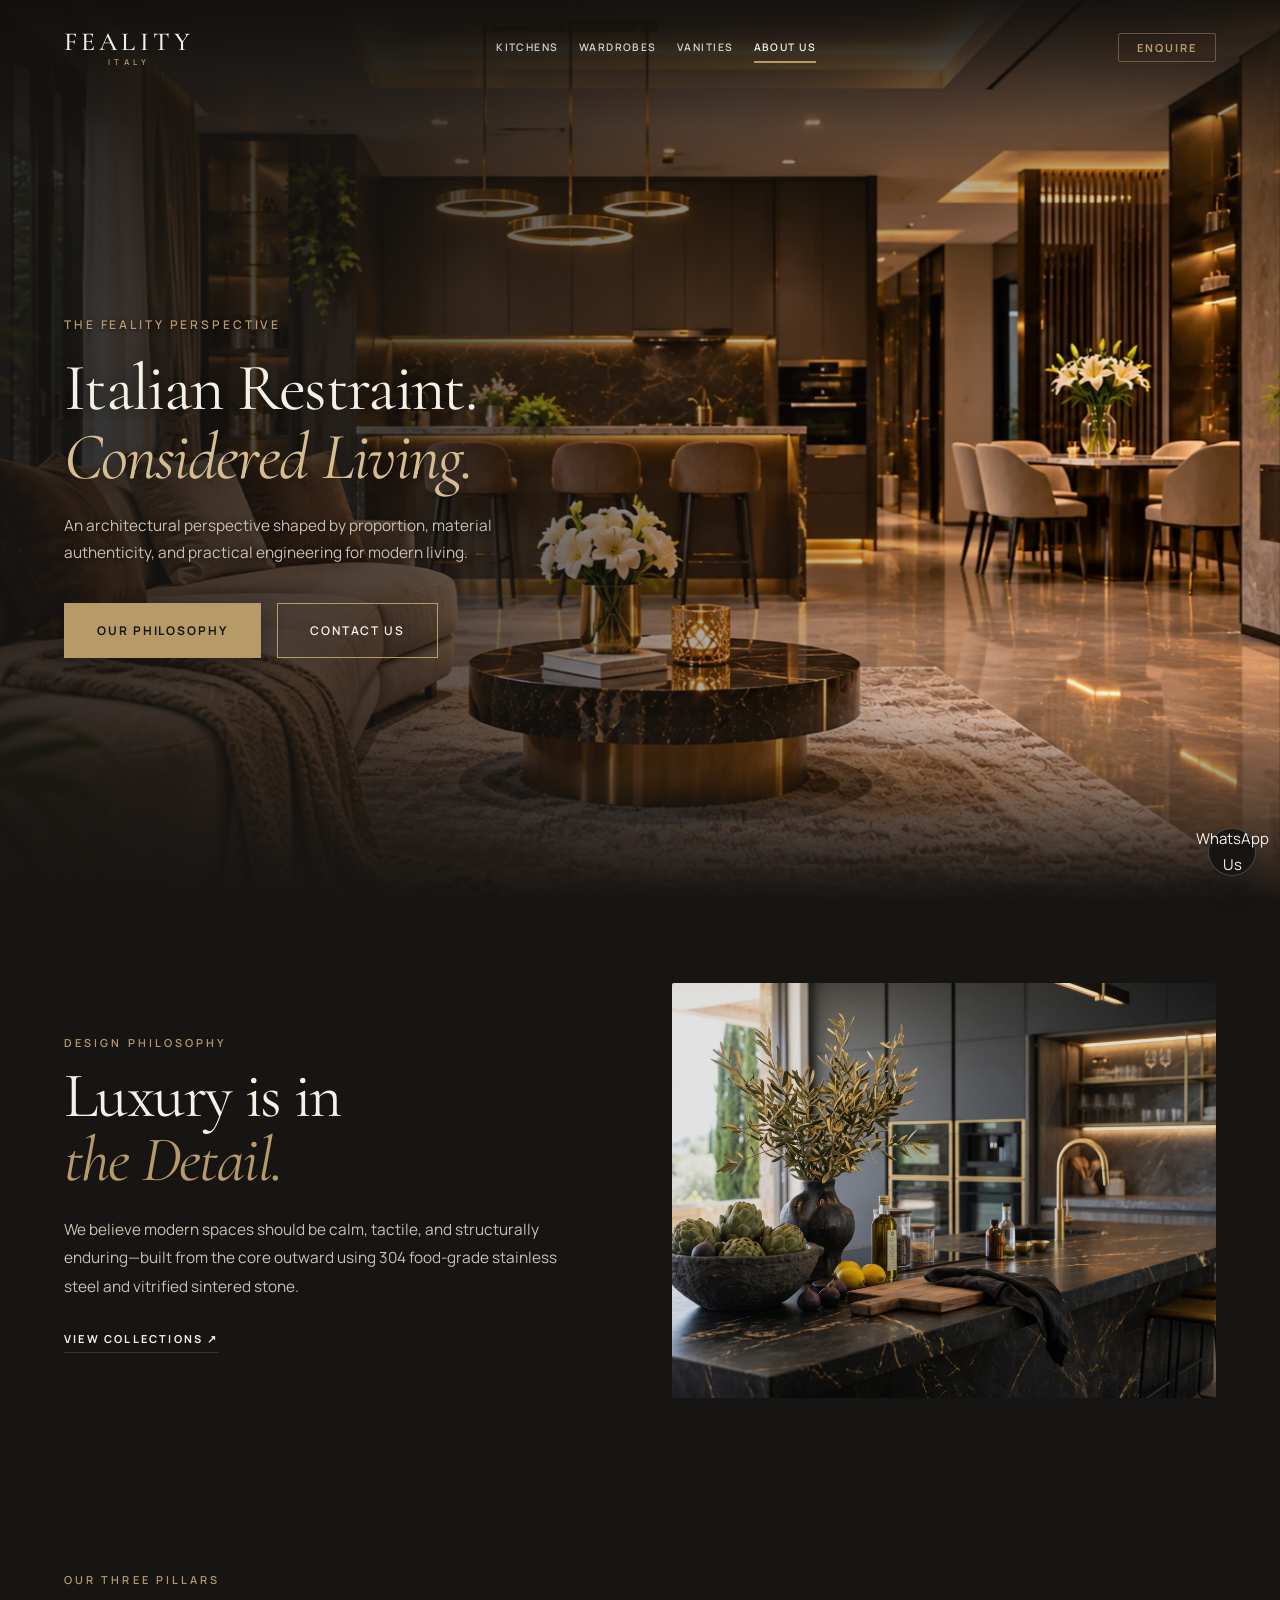
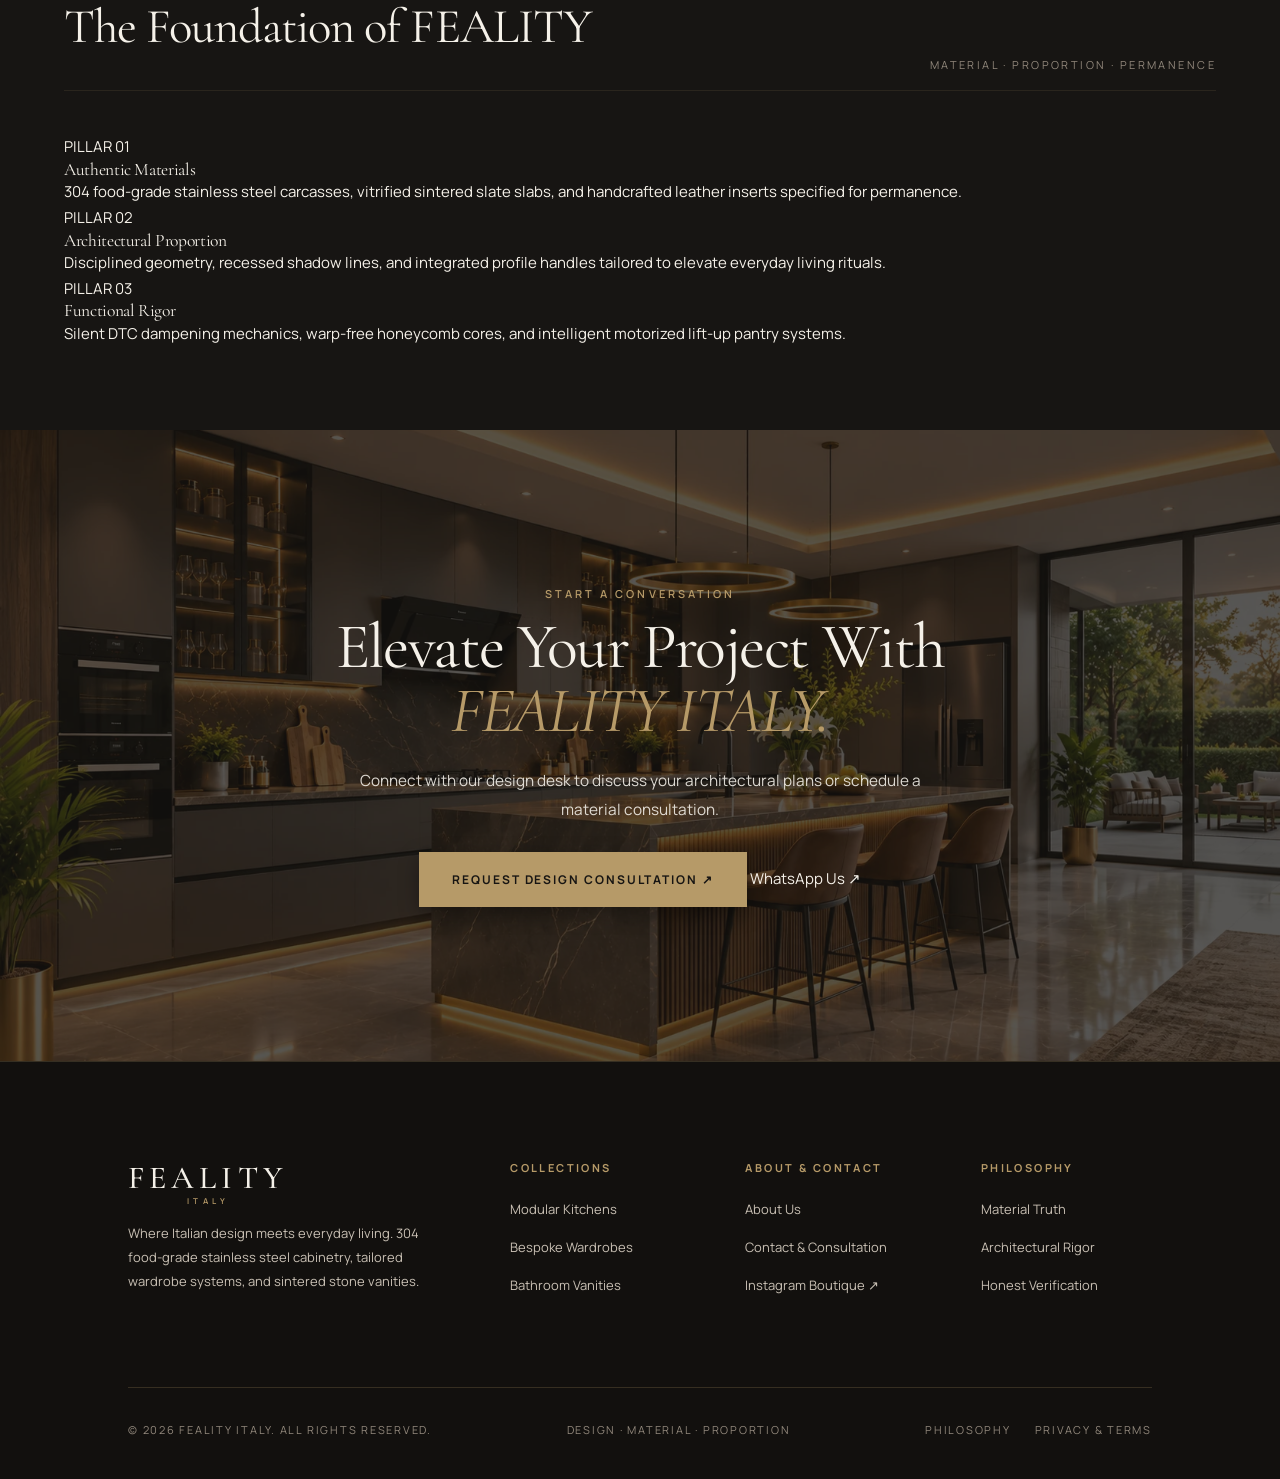
==== commit f086b8c6: "feat(pages): streamline website exclusively to About Us, Kitchen, Wardrobe, and Vanities" ====
--- a/about.html
+++ b/about.html
@@ -39,11 +39,10 @@
       <a class="nav-link" href="wardrobe.html">Wardrobes</a>
       <a class="nav-link" href="vanity.html">Vanities</a>
       <a class="nav-link active" href="about.html">About Us</a>
-      <a class="nav-link" href="contact.html">Contact</a>
-    </nav>
+      </nav>
 
     <div class="header-actions">
-      <a class="header-enquire-btn" href="contact.html">Enquire</a>
+      <a class="header-enquire-btn" href="index.html#enquiry">Enquire</a>
       <button class="menu-btn" aria-label="Toggle navigation menu" aria-expanded="false">
         <span></span>
         <span></span>
@@ -58,11 +57,10 @@
       <a href="wardrobe.html">Wardrobes</a>
       <a href="vanity.html">Vanities</a>
       <a class="active" href="about.html">About Us</a>
-      <a href="contact.html">Contact</a>
-    </nav>
+      </nav>
     <div class="mobile-drawer-footer">
       <button class="btn-hero-primary js-wa-link" data-message="Hello FEALITY ITALY, I would like to arrange a brand consultation.">WhatsApp Consultation ↗</button>
-      <a class="text-link" href="contact.html">Contact Us ↗</a>
+      <a class="text-link" href="index.html#enquiry">Contact Us ↗</a>
     </div>
   </div>
 
@@ -79,7 +77,7 @@
             <p class="hero-description">An architectural perspective shaped by proportion, material authenticity, and practical engineering for modern living.</p>
             <div class="hero-actions">
               <a class="btn-hero-primary" href="#philosophy">OUR PHILOSOPHY</a>
-              <a class="btn-hero-secondary" href="contact.html">CONTACT US</a>
+              <a class="btn-hero-secondary" href="index.html#enquiry">CONTACT US</a>
             </div>
           </div>
         </div>
@@ -144,7 +142,7 @@
         <h2 class="display-title" style="color: var(--warm-white);">Elevate Your Project With<br><em>FEALITY ITALY.</em></h2>
         <p class="lead-text" style="color: rgba(245, 241, 234, 0.88); margin: 0 auto 28px;">Connect with our design desk to discuss your architectural plans or schedule a material consultation.</p>
         <div class="btn-group" style="justify-content: center;">
-          <a class="btn btn-gold" href="contact.html">Request Design Consultation ↗</a>
+          <a class="btn btn-gold" href="index.html#enquiry">Request Design Consultation ↗</a>
           <button class="btn btn-outline-light js-wa-link" data-message="Hello FEALITY ITALY, I would like to schedule a private brand consultation.">WhatsApp Us ↗</button>
         </div>
       </div>
@@ -176,7 +174,7 @@
           <h4>ABOUT & CONTACT</h4>
           <ul>
             <li><a href="about.html">About Us</a></li>
-            <li><a href="contact.html">Contact & Consultation</a></li>
+            <li><a href="index.html#enquiry">Contact & Consultation</a></li>
             <li><a href="https://www.instagram.com/hardware_boutique_2.0/" target="_blank" rel="noopener">Instagram Boutique ↗</a></li>
           </ul>
         </div>
@@ -196,7 +194,7 @@
         <div>DESIGN · MATERIAL · PROPORTION</div>
         <div class="footer-bottom-links">
           <a href="about.html">Philosophy</a>
-          <a href="contact.html">Privacy & Terms</a>
+          <a href="index.html#enquiry">Privacy & Terms</a>
         </div>
       </div>
     </div>
